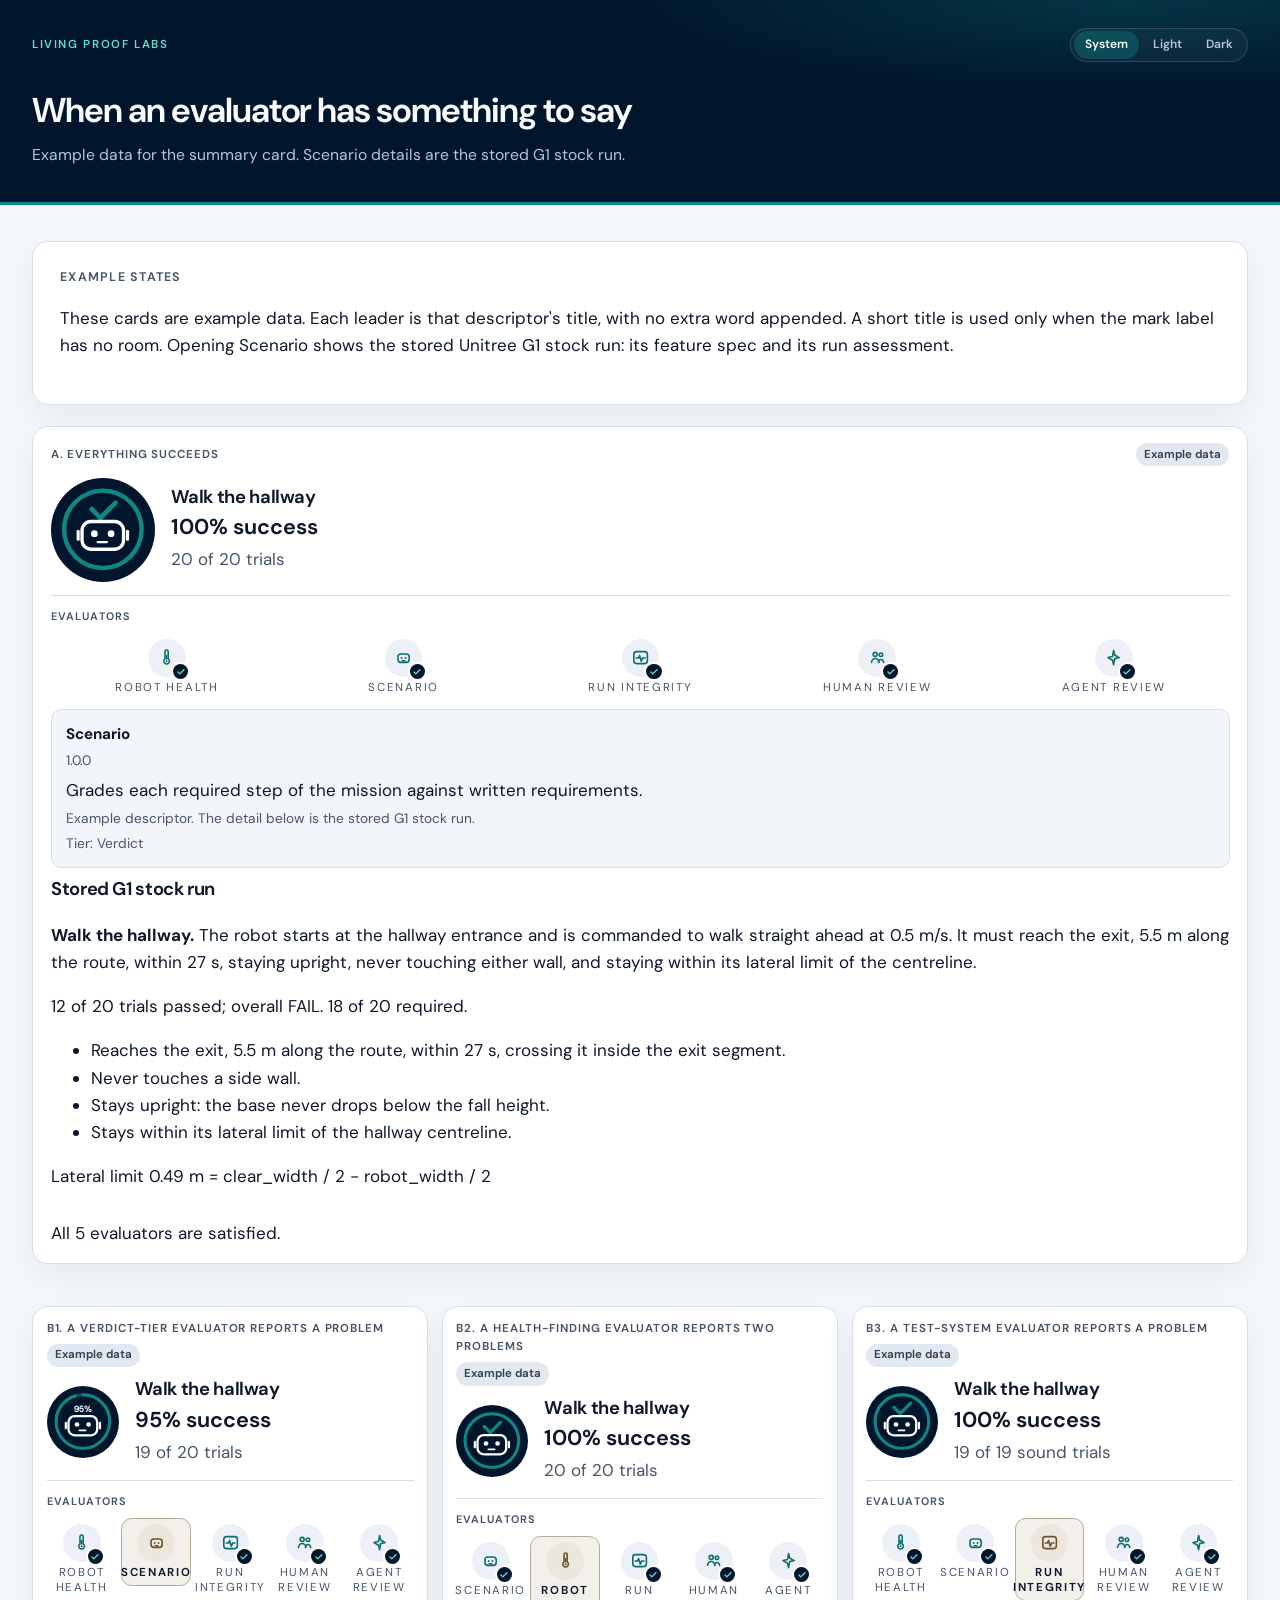
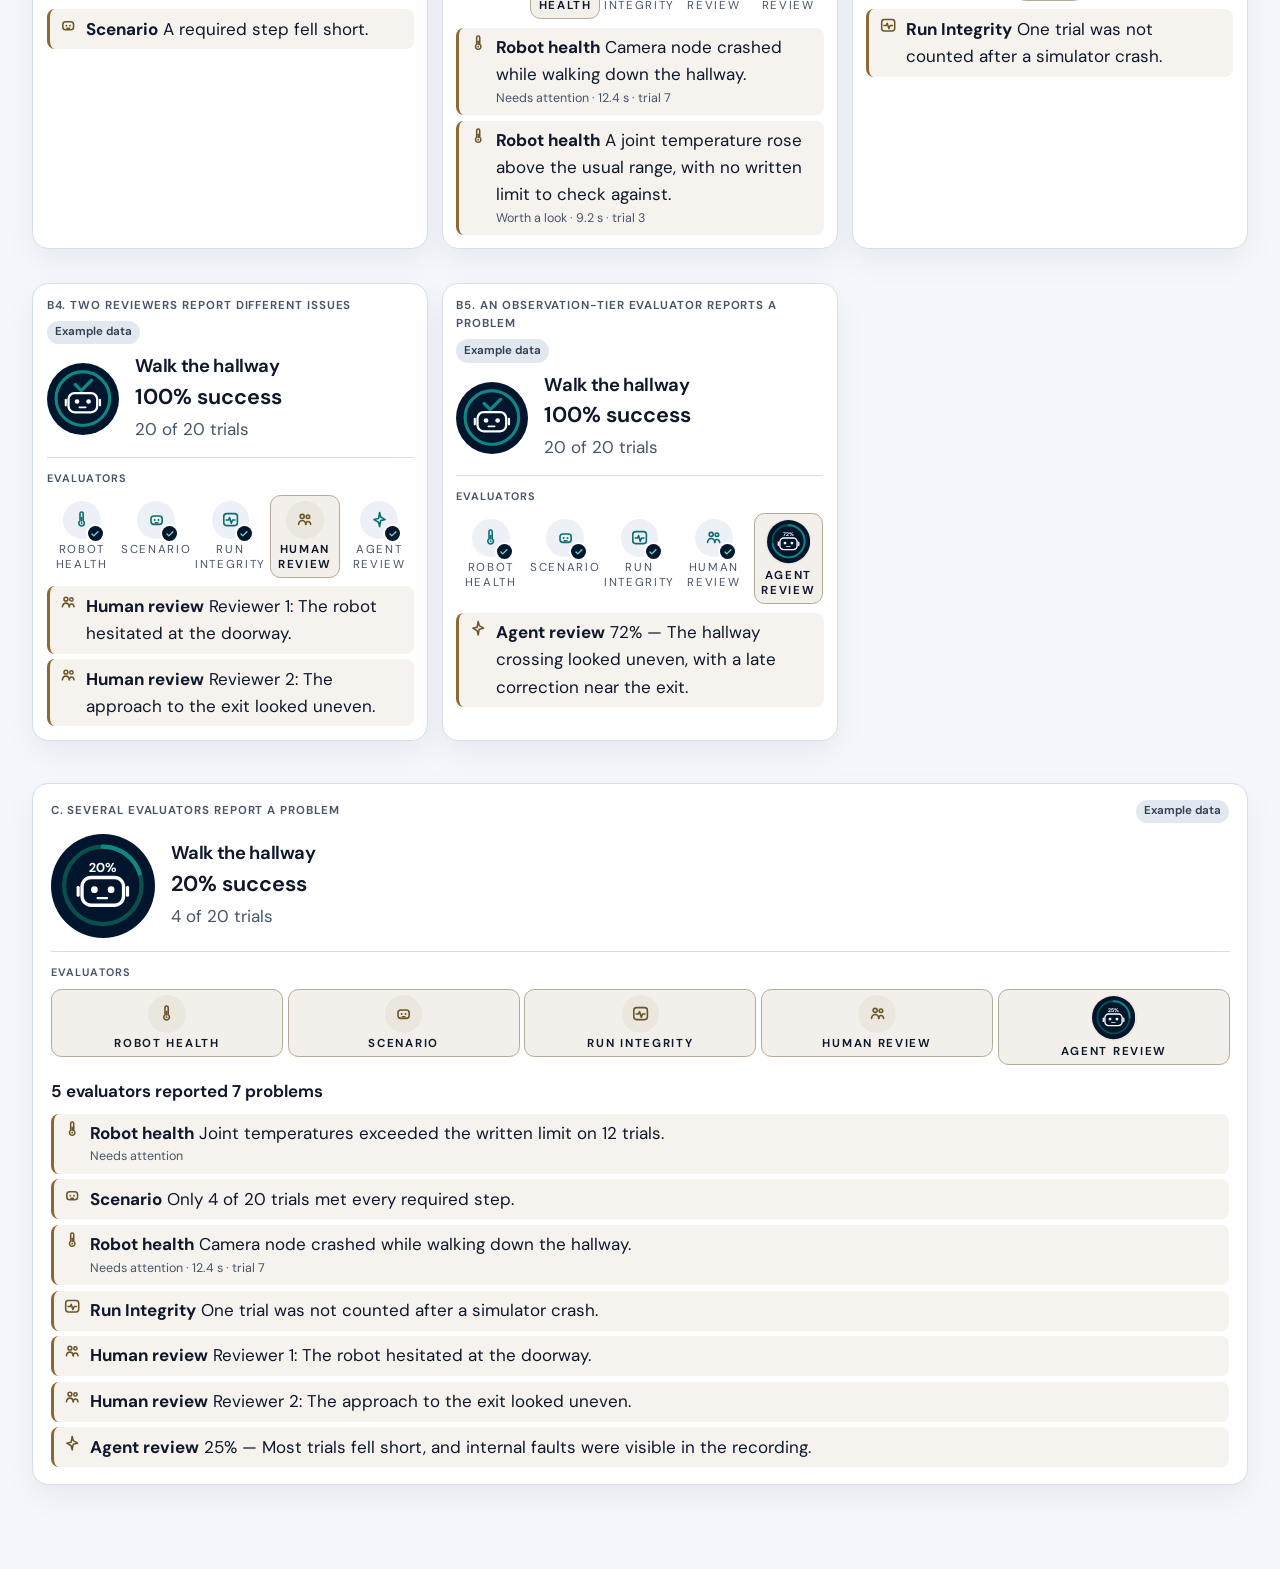
==== docs/evaluator-summary/fixtures-mark-open.html @ 7bf7ea08 "Show a generic evaluator summary and drop stale report prose. The HTML report opens with a stored su" ====
<!doctype html><html lang='en'><meta charset='utf-8'><meta name='viewport' content='width=device-width, initial-scale=1'><title>When an evaluator has something to say</title><style>/*
Copyright 2014 The DM Sans Project Authors (https://github.com/googlefonts/dm-fonts)

This Font Software is licensed under the SIL Open Font License, Version 1.1.
This license is copied below, and is also available with a FAQ at:
https://scripts.sil.org/OFL


-----------------------------------------------------------
SIL OPEN FONT LICENSE Version 1.1 - 26 February 2007
-----------------------------------------------------------

PREAMBLE
The goals of the Open Font License (OFL) are to stimulate worldwide
development of collaborative font projects, to support the font creation
efforts of academic and linguistic communities, and to provide a free and
open framework in which fonts may be shared and improved in partnership
with others.

The OFL allows the licensed fonts to be used, studied, modified and
redistributed freely as long as they are not sold by themselves. The
fonts, including any derivative works, can be bundled, embedded, 
redistributed and/or sold with any software provided that any reserved
names are not used by derivative works. The fonts and derivatives,
however, cannot be released under any other type of license. The
requirement for fonts to remain under this license does not apply
to any document created using the fonts or their derivatives.

DEFINITIONS
"Font Software" refers to the set of files released by the Copyright
Holder(s) under this license and clearly marked as such. This may
include source files, build scripts and documentation.

"Reserved Font Name" refers to any names specified as such after the
copyright statement(s).

"Original Version" refers to the collection of Font Software components as
distributed by the Copyright Holder(s).

"Modified Version" refers to any derivative made by adding to, deleting,
or substituting -- in part or in whole -- any of the components of the
Original Version, by changing formats or by porting the Font Software to a
new environment.

"Author" refers to any designer, engineer, programmer, technical
writer or other person who contributed to the Font Software.

PERMISSION & CONDITIONS
Permission is hereby granted, free of charge, to any person obtaining
a copy of the Font Software, to use, study, copy, merge, embed, modify,
redistribute, and sell modified and unmodified copies of the Font
Software, subject to the following conditions:

1) Neither the Font Software nor any of its individual components,
in Original or Modified Versions, may be sold by itself.

2) Original or Modified Versions of the Font Software may be bundled,
redistributed and/or sold with any software, provided that each copy
contains the above copyright notice and this license. These can be
included either as stand-alone text files, human-readable headers or
in the appropriate machine-readable metadata fields within text or
binary files as long as those fields can be easily viewed by the user.

3) No Modified Version of the Font Software may use the Reserved Font
Name(s) unless explicit written permission is granted by the corresponding
Copyright Holder. This restriction only applies to the primary font name as
presented to the users.

4) The name(s) of the Copyright Holder(s) or the Author(s) of the Font
Software shall not be used to promote, endorse or advertise any
Modified Version, except to acknowledge the contribution(s) of the
Copyright Holder(s) and the Author(s) or with their explicit written
permission.

5) The Font Software, modified or unmodified, in part or in whole,
must be distributed entirely under this license, and must not be
distributed under any other license. The requirement for fonts to
remain under this license does not apply to any document created
using the Font Software.

TERMINATION
This license becomes null and void if any of the above conditions are
not met.

DISCLAIMER
THE FONT SOFTWARE IS PROVIDED "AS IS", WITHOUT WARRANTY OF ANY KIND,
EXPRESS OR IMPLIED, INCLUDING BUT NOT LIMITED TO ANY WARRANTIES OF
MERCHANTABILITY, FITNESS FOR A PARTICULAR PURPOSE AND NONINFRINGEMENT
OF COPYRIGHT, PATENT, TRADEMARK, OR OTHER RIGHT. IN NO EVENT SHALL THE
COPYRIGHT HOLDER BE LIABLE FOR ANY CLAIM, DAMAGES OR OTHER LIABILITY,
INCLUDING ANY GENERAL, SPECIAL, INDIRECT, INCIDENTAL, OR CONSEQUENTIAL
DAMAGES, WHETHER IN AN ACTION OF CONTRACT, TORT OR OTHERWISE, ARISING
FROM, OUT OF THE USE OR INABILITY TO USE THE FONT SOFTWARE OR FROM
OTHER DEALINGS IN THE FONT SOFTWARE.
*/
@font-face{font-family:'DM Sans';font-style:normal;font-weight:100 1000;font-display:swap;src:url([data-uri]) format('woff2');unicode-range:U+0100-02BA, U+02BD-02C5, U+02C7-02CC, U+02CE-02D7, U+02DD-02FF, U+0304, U+0308, U+0329, U+1D00-1DBF, U+1E00-1E9F, U+1EF2-1EFF, U+2020, U+20A0-20AB, U+20AD-20C4, U+2113, U+2C60-2C7F, U+A720-A7FF;}@font-face{font-family:'DM Sans';font-style:normal;font-weight:100 1000;font-display:swap;src:url([data-uri]) format('woff2');unicode-range:U+0000-00FF, U+0131, U+0152-0153, U+02BB-02BC, U+02C6, U+02DA, U+02DC, U+0304, U+0308, U+0329, U+2000-206F, U+20AC, U+2122, U+2191, U+2193, U+2212, U+2215, U+FEFF, U+FFFD;}:root {
  color-scheme: light;
  --font-sans: "DM Sans", system-ui, -apple-system, "Segoe UI", sans-serif;
  --navy: #01152d;
  --teal: #0e8785;
  --teal-bright: #64dfc7;
  --track: #0b4f4d;
  --text: #0f172a;
  --text-muted: #475569;
  --bg: #f4f7fb;
  --bg-muted: #e8eef5;
  --surface: #ffffff;
  --border: #d5dee9;
  --border-strong: #c3cedb;
  --shadow: 0 12px 32px rgba(1, 21, 45, 0.06);
  --chip-pass-fg: #0f5f5c;
  --chip-pass-bg: #d7f3ef;
  --chip-fail-fg: #9f1239;
  --chip-fail-bg: #ffe4e6;
  --chip-warn-fg: #92400e;
  --chip-warn-bg: #fef3c7;
  --chip-muted-fg: #334155;
  --chip-muted-bg: #e2e8f0;
  --header-text: #f8fafc;
  --header-muted: #b7c5d6;
  --focus: #0e8785;
  --pre-bg: #0b1120;
  --pre-text: #e2e8f0;
  --link: #0b6e6c;
  --link-hover: #08524f;
  --speak: #8a6a32;
  --speak-text: #6b5428;
}

@media (prefers-color-scheme: dark) {
  :root {
    color-scheme: dark;
    --text: #e2e8f0;
    --text-muted: #94a3b8;
    --bg: #0b1120;
    --bg-muted: #111827;
    --surface: #151f32;
    --border: #2a364a;
    --border-strong: #3d4b63;
    --shadow: 0 16px 40px rgba(0, 0, 0, 0.35);
    --chip-pass-fg: #5eead4;
    --chip-pass-bg: #0f2e2b;
    --chip-fail-fg: #fda4af;
    --chip-fail-bg: #4c0519;
    --chip-warn-fg: #fcd34d;
    --chip-warn-bg: #33260a;
    --chip-muted-fg: #cbd5e1;
    --chip-muted-bg: #1e293b;
    --link: #64dfc7;
    --link-hover: #8ef3e4;
    --speak: #c4a46a;
    --speak-text: #e0c48a;
  }
}

html:has(#theme-light:checked) {
  color-scheme: light;
  --text: #0f172a;
  --text-muted: #475569;
  --bg: #f4f7fb;
  --bg-muted: #e8eef5;
  --surface: #ffffff;
  --border: #d5dee9;
  --border-strong: #c3cedb;
  --shadow: 0 12px 32px rgba(1, 21, 45, 0.06);
  --chip-pass-fg: #0f5f5c;
  --chip-pass-bg: #d7f3ef;
  --chip-fail-fg: #9f1239;
  --chip-fail-bg: #ffe4e6;
  --chip-warn-fg: #92400e;
  --chip-warn-bg: #fef3c7;
  --chip-muted-fg: #334155;
  --chip-muted-bg: #e2e8f0;
  --link: #0b6e6c;
  --link-hover: #08524f;
  --speak: #8a6a32;
  --speak-text: #6b5428;
}

html:has(#theme-dark:checked) {
  color-scheme: dark;
  --text: #e2e8f0;
  --text-muted: #94a3b8;
  --bg: #0b1120;
  --bg-muted: #111827;
  --surface: #151f32;
  --border: #2a364a;
  --border-strong: #3d4b63;
  --shadow: 0 16px 40px rgba(0, 0, 0, 0.35);
  --chip-pass-fg: #5eead4;
  --chip-pass-bg: #0f2e2b;
  --chip-fail-fg: #fda4af;
  --chip-fail-bg: #4c0519;
  --chip-warn-fg: #fcd34d;
  --chip-warn-bg: #33260a;
  --chip-muted-fg: #cbd5e1;
  --chip-muted-bg: #1e293b;
  --link: #64dfc7;
  --link-hover: #8ef3e4;
  --speak: #c4a46a;
  --speak-text: #e0c48a;
}

*, *::before, *::after { box-sizing: border-box; }

html { scroll-behavior: auto; }

body {
  margin: 0;
  font-family: var(--font-sans);
  font-size: 1.0625rem;
  line-height: 1.6;
  color: var(--text);
  background: var(--bg);
  -webkit-font-smoothing: antialiased;
}

main, .wrap, .hero, .hero > div, dl, dd, section { min-width: 0; }

body, table, .num {
  font-variant-numeric: tabular-nums;
  font-feature-settings: "tnum" 1;
}

a {
  color: var(--link);
  text-decoration-thickness: 1px;
  text-underline-offset: 0.15em;
}

a:hover { color: var(--link-hover); }

a:focus-visible, button:focus-visible, summary:focus-visible, input:focus-visible,
.card[role="region"]:focus-visible {
  outline: 3px solid var(--focus);
  outline-offset: 3px;
}

.masthead {
  background:
    radial-gradient(ellipse 70% 80% at 88% 0%, rgba(14, 135, 133, 0.28), transparent 58%),
    var(--navy);
  color: var(--header-text);
  border-bottom: 3px solid var(--teal);
}

.masthead-inner, .wrap, main {
  width: min(76rem, 100% - 2.5rem);
  margin-inline: auto;
}

.masthead-inner {
  padding: 1.75rem 0 2.15rem;
}

.masthead-top {
  display: flex;
  align-items: center;
  justify-content: space-between;
  gap: 1rem;
  margin-bottom: 1.75rem;
}

.eyebrow {
  margin: 0;
  text-transform: uppercase;
  letter-spacing: 0.14em;
  font-size: 0.72rem;
  font-weight: 600;
  color: var(--teal-bright);
}

.theme {
  position: relative;
  display: flex;
  gap: 0.15rem;
  margin: 0;
  min-inline-size: 0;
  padding: 0.15rem;
  border: 1px solid rgba(255, 255, 255, 0.14);
  border-radius: 999px;
  background: rgba(255, 255, 255, 0.04);
}

.theme legend {
  position: absolute;
  width: 1px;
  height: 1px;
  padding: 0;
  margin: -1px;
  overflow: hidden;
  clip: rect(0 0 0 0);
  white-space: nowrap;
  border: 0;
}

.theme label {
  display: inline-flex;
  align-items: center;
  justify-content: center;
  min-height: 1.7rem;
  padding: 0 0.7rem;
  border-radius: 999px;
  font-size: 0.75rem;
  font-weight: 600;
  color: var(--header-muted);
  cursor: pointer;
}

.theme input {
  position: absolute;
  opacity: 0;
  pointer-events: none;
}

.theme label:has(input:checked) {
  background: rgba(14, 135, 133, 0.35);
  color: #fff;
}

.theme label:hover { color: #fff; }

.theme label:focus-within {
  outline: 3px solid var(--teal-bright);
  outline-offset: 2px;
}

.hero {
  display: grid;
  gap: 1.75rem;
  align-items: center;
}

@media (min-width: 720px) {
  .hero {
    grid-template-columns: minmax(0, 1fr) auto;
    gap: 2.5rem;
  }
}

.masthead h1 {
  margin: 0 0 0.75rem;
  font-size: clamp(1.65rem, 3vw, 2.15rem);
  font-weight: 650;
  letter-spacing: -0.03em;
  line-height: 1.2;
  color: var(--header-text);
}

.masthead .lede {
  margin: 0;
  max-width: 40rem;
  color: var(--header-muted);
  font-size: 0.98rem;
  line-height: 1.55;
}

.grades {
  display: flex;
  flex-wrap: wrap;
  gap: 1.5rem 2rem;
  align-items: center;
}

.masthead .grade {
  display: flex;
  align-items: center;
  gap: 1.1rem;
}

.masthead .grade svg {
  width: 6.5rem;
  height: 6.5rem;
  flex: none;
  display: block;
}

.masthead .grade .meta { min-width: 0; }

.masthead .grade .caption {
  margin: 0 0 0.65rem;
  color: var(--header-muted);
  font-size: 0.9rem;
}

main {
  padding: 2.25rem 0 4rem;
  display: grid;
  gap: 1.35rem;
}

.card {
  background: var(--surface);
  border: 1px solid var(--border);
  border-radius: 1rem;
  box-shadow: var(--shadow);
  padding: 1.6rem 1.7rem 1.7rem;
  min-width: 0;
  overflow-x: auto;
}

.card > h2, #summary > h2, #summary > h3, .evidence h2, .table-wrap > h2, details summary {
  margin: 0 0 1.1rem;
  font-size: 0.78rem;
  font-weight: 650;
  letter-spacing: 0.1em;
  text-transform: uppercase;
  color: var(--text-muted);
}

section.run + section.run,
#summary .run + h3,
.verdict + .verdict,
.run-detail > section + section {
  margin-top: 1.5rem;
  padding-top: 1.5rem;
  border-top: 1px solid var(--border);
}

section.run h3, .context > h3, .failures > h3, .trials > h3 {
  margin: 0 0 1rem;
  font-size: 1.15rem;
  font-weight: 650;
  letter-spacing: -0.02em;
  text-transform: none;
  color: var(--text);
}

.failures h4 {
  margin: 1.25rem 0 0.7rem;
  font-size: 0.95rem;
  font-weight: 650;
}

.verdict p { margin: 0 0 0.75rem; }
.verdict p:last-child { margin-bottom: 0; }
.verdict .robot {
  font-weight: 650;
  font-size: 1.2rem;
  letter-spacing: -0.02em;
}
.verdict .grade {
  margin: 0.15rem 0 0.75rem;
  font-size: 1.85rem;
  font-weight: 700;
  letter-spacing: 0.04em;
}
.verdict[data-grade="PASS"] .grade { color: var(--chip-pass-fg); }
.verdict[data-grade="FAIL"] .grade { color: var(--chip-fail-fg); }
.verdict[data-grade="INSUFFICIENT_EVIDENCE"] .grade { color: var(--chip-warn-fg); }
.verdict[data-grade="INCOMPATIBLE"] .grade { color: var(--chip-muted-fg); }
.verdict .facts {
  margin: 0 0 0.9rem;
  padding-left: 1.15rem;
  color: var(--text-muted);
}

dl {
  display: grid;
  grid-template-columns: minmax(8.5rem, 14rem) minmax(0, 1fr);
  gap: 0.55rem 1.5rem;
  margin: 0;
}

dt {
  margin: 0;
  font-size: 0.78rem;
  font-weight: 600;
  letter-spacing: 0.06em;
  text-transform: uppercase;
  color: var(--text-muted);
  padding-top: 0.15rem;
}

dd, td, .lede, .caption {
  min-width: 0;
  overflow-wrap: anywhere;
}

dd { margin: 0; }

dd ul { margin: 0.2rem 0 0; padding-left: 1.1rem; }

.muted, .limit { color: var(--text-muted); }
.limit { font-size: 0.9rem; }

.note {
  border-left: 4px solid var(--chip-warn-fg);
  padding: 0.55rem 0.9rem;
  background: var(--chip-warn-bg);
  border-radius: 0.35rem;
}

code { font-size: 0.92em; }

.table-wrap { overflow-x: auto; }

table {
  width: 100%;
  border-collapse: collapse;
  font-size: 0.95rem;
}

th, td {
  text-align: left;
  vertical-align: top;
  padding: 0.85rem 1rem;
  border: 0;
  border-bottom: 1px solid var(--border);
}

thead th {
  position: sticky;
  top: 0;
  font-size: 0.72rem;
  font-weight: 650;
  letter-spacing: 0.08em;
  text-transform: uppercase;
  color: var(--text-muted);
  background: var(--bg-muted);
  border-bottom: 1px solid var(--border-strong);
  white-space: nowrap;
}

tbody tr:last-child td { border-bottom: 0; }

tbody tr:hover td { background: color-mix(in srgb, var(--bg-muted) 70%, transparent); }

.chip {
  display: inline-flex;
  align-items: center;
  min-height: 1.55rem;
  padding: 0.1rem 0.6rem;
  border-radius: 999px;
  font-size: 0.75rem;
  font-weight: 700;
  letter-spacing: 0.04em;
  line-height: 1.3;
}

.chip-pass, .chip.pass { color: var(--chip-pass-fg); background: var(--chip-pass-bg); }
.chip-fail { color: var(--chip-fail-fg); background: var(--chip-fail-bg); }
.chip-warn { color: var(--chip-warn-fg); background: var(--chip-warn-bg); }
.chip-muted { color: var(--chip-muted-fg); background: var(--chip-muted-bg); }

.chips {
  list-style: none;
  margin: 0.35rem 0 0;
  padding: 0;
  display: flex;
  flex-wrap: wrap;
  gap: 0.4rem;
}

.evidence ul {
  margin: 0;
  padding: 0;
  list-style: none;
  display: grid;
  gap: 0.55rem;
}

.evidence li {
  padding: 0.65rem 0.85rem;
  border-radius: 0.55rem;
  background: var(--bg-muted);
}

details summary {
  list-style: none;
  cursor: pointer;
  margin: 0;
}

details summary::-webkit-details-marker { display: none; }

details summary::after {
  content: "Show";
  float: right;
  text-transform: none;
  letter-spacing: 0;
  font-weight: 600;
  color: var(--link);
}

details[open] summary::after { content: "Hide"; }

details[open] summary { margin-bottom: 1rem; }

pre {
  margin: 0;
  padding: 1.1rem 1.2rem;
  border-radius: 0.75rem;
  background: var(--pre-bg);
  color: var(--pre-text);
  font-size: 0.82rem;
  line-height: 1.5;
  white-space: pre-wrap;
  overflow-wrap: anywhere;
}

@media (max-width: 640px) {
  .masthead-inner, .wrap, main { width: min(76rem, 100% - 1.5rem); }
  .masthead-inner { padding-top: 1.25rem; }
  .masthead-top { align-items: flex-start; }
  .card { padding: 1.2rem 1.15rem 1.3rem; border-radius: 0.85rem; }
  dl { grid-template-columns: 1fr; gap: 0.15rem 0; }
  dt { padding-top: 0.55rem; }
  .grades { justify-content: flex-start; }
  th, td { padding: 0.7rem 0.7rem; }
}

/* Scenario-step success rings. The rate bar is the share of successes, not a k-of-n marker. */

.scenario-steps h2 { margin-bottom: 1rem; }

.split { display: grid; gap: 1.1rem; }
@media (min-width: 800px) {
  .split { grid-template-columns: 1.15fr 0.85fr; align-items: start; }
  .b-grid { grid-template-columns: repeat(2, minmax(0, 1fr)); }
}
@media (min-width: 1180px) {
  .b-grid { grid-template-columns: repeat(3, minmax(0, 1fr)); }
}
.locked {
  border: 1px solid var(--border);
  border-radius: 0.85rem;
  padding: 1.05rem 1.15rem 1.15rem;
  min-width: 0;
}
.locked h3 {
  margin: 0 0 0.85rem;
  font-size: 0.74rem;
  font-weight: 650;
  letter-spacing: 0.1em;
  text-transform: uppercase;
  color: var(--text-muted);
}
.run-hero { display: flex; flex-wrap: wrap; align-items: center; gap: 1.15rem 1.4rem; }
.run-hero .badge svg { display: block; width: 8rem; height: 8rem; }
.run-hero .pct {
  margin: 0;
  font-size: clamp(1.55rem, 3vw, 2rem);
  font-weight: 650;
  letter-spacing: -0.03em;
  line-height: 1.15;
}
.run-hero .count, .run-hero .stored-status, .confidence {
  margin: 0.35rem 0 0;
  color: var(--text-muted);
}
.run-hero .count { font-size: 0.85rem; }
.run-hero .stored-status, .confidence { font-size: 0.78rem; }
.plan-note {
  margin: 1.05rem 0 0;
  padding: 0.7rem 0 0.15rem 0.95rem;
  border-left: 2px solid var(--border-strong);
  color: var(--text-muted);
  font-size: 0.8rem;
  line-height: 1.5;
  max-width: 36rem;
}
.plan-note strong { font-weight: 650; color: var(--text); }
.success-bar {
  display: block;
  height: 0.5rem;
  margin: 0.85rem 0 0.1rem;
  max-width: 28rem;
  background: var(--bg-muted);
  border-radius: 999px;
  overflow: hidden;
}
.rank-body .success-bar { margin-top: 0.45rem; max-width: 22rem; }
.success-bar > i {
  display: block;
  height: 100%;
  width: calc(var(--p) * 1%);
  background: var(--teal);
  border-radius: 999px;
}
.step-intro, .close-note, .sources, .foot {
  margin: 0;
  color: var(--text-muted);
  font-size: 0.88rem;
}
.step-intro { margin: -0.4rem 0 0.9rem; }
.close-note { margin: 0.15rem 0 0.35rem; }
.sources { margin-top: 0.8rem; font-size: 0.75rem; line-height: 1.5; max-width: 52rem; }
.sources code { font-size: 0.92em; }
.foot {
  display: flex;
  flex-wrap: wrap;
  align-items: center;
  gap: 0.55rem 0.85rem;
  margin-top: 1rem;
  font-size: 0.85rem;
}
.step-list { display: grid; }
.step { border-bottom: 1px solid var(--border); }
.step:last-of-type { border-bottom: 0; }
.step-summary {
  display: grid;
  grid-template-columns: 2.1rem 5.5rem minmax(0, 1fr);
  gap: 0.85rem 1rem;
  align-items: center;
  padding: 0.95rem 0;
  cursor: pointer;
  list-style: none;
  margin: 0;
  color: inherit;
  font-size: 1rem;
  font-weight: 400;
  letter-spacing: normal;
  text-transform: none;
}
.step-summary::-webkit-details-marker, .step-summary::marker { content: ""; }
.step-summary::after { content: none; float: none; }
details[open] > .step-summary { margin-bottom: 0; }
details[open] > .step-summary::after { content: none; }
.step-summary .badge svg { width: 5.5rem; height: 5.5rem; display: block; }
.step-name {
  margin: 0;
  font-size: 1.08rem;
  font-weight: 650;
  letter-spacing: -0.02em;
  line-height: 1.3;
  text-transform: none;
  color: var(--text);
}
.step-meta {
  display: flex;
  flex-wrap: wrap;
  align-items: center;
  gap: 0.35rem 0.7rem;
  margin: 0.3rem 0 0;
  color: var(--text-muted);
  font-size: 0.82rem;
}
.step-meta .count { margin: 0; font-size: 0.82rem; color: var(--text-muted); }
.eval-line {
  display: inline-flex;
  align-items: center;
  gap: 0.35rem;
  color: var(--text-muted);
  font-size: 0.82rem;
}
.eval-icon { width: 1rem; height: 1rem; flex: none; color: var(--link); }
.disclose {
  display: inline-flex;
  align-items: center;
  gap: 0.35rem;
  margin-left: auto;
  color: var(--link);
  font-weight: 650;
  font-size: 0.78rem;
}
.disclose .chevron {
  display: inline-block;
  width: 0.42rem;
  height: 0.42rem;
  border-right: 2px solid currentColor;
  border-bottom: 2px solid currentColor;
  transform: rotate(45deg) translate(-1px, -1px);
}
details[open] > .step-summary .chevron { transform: rotate(-135deg) translate(-1px, -1px); }
.disclose-open { display: none; }
details[open] > .step-summary .disclose-closed { display: none; }
details[open] > .step-summary .disclose-open { display: inline; }
.complete {
  display: block;
  margin-top: 0.25rem;
  font-size: 0.78rem;
  color: var(--text-muted);
}
.trial-panel { padding: 0 0 1.15rem; min-width: 0; }
@media (min-width: 801px) {
  .trial-panel { padding-left: calc(2.1rem + 5.5rem + 2rem); }
}
.trial-note { margin: 0 0 0.65rem; color: var(--text-muted); font-size: 0.8rem; }
.trial-table { width: 100%; border-collapse: collapse; font-size: 0.88rem; }
.trial-table th, .trial-table td {
  text-align: left;
  vertical-align: top;
  padding: 0.55rem 0.7rem;
  border-bottom: 1px solid var(--border);
}
.trial-table thead th {
  position: static;
  font-size: 0.68rem;
  font-weight: 650;
  letter-spacing: 0.08em;
  text-transform: uppercase;
  color: var(--text-muted);
  background: var(--bg-muted);
  border-bottom: 1px solid var(--border-strong);
  white-space: nowrap;
}
.trial-table tbody tr:last-child td { border-bottom: 0; }
.trial-table tbody tr.is-success td {
  background: color-mix(in srgb, var(--teal) 5%, transparent);
}
.trial-table .time-kind, .trial-table .margin-note {
  display: block;
  color: var(--text-muted);
  font-size: 0.75rem;
  font-weight: 500;
}
.step-result {
  display: inline-flex;
  align-items: center;
  gap: 0.35rem;
  font-weight: 650;
  font-size: 0.86rem;
}
.step-result-success { color: var(--link); }
.step-result-success svg { width: 0.85rem; height: 0.85rem; flex: none; }
.step-result-quiet, .step-result-neutral { color: var(--text-muted); font-weight: 550; }
.place {
  font-weight: 700;
  font-size: 1.15rem;
  letter-spacing: -0.03em;
  color: var(--text-muted);
}
.place.tie { font-size: 0.95rem; letter-spacing: 0; }
.nowrap { white-space: nowrap; }

@media (max-width: 700px) {
  .run-hero .badge svg { width: 6.25rem; height: 6.25rem; }
  .step-summary {
    grid-template-columns: 1.6rem 4.4rem minmax(0, 1fr);
    gap: 0.55rem 0.7rem;
    align-items: start;
  }
  .step-summary .badge svg { width: 4.4rem; height: 4.4rem; }
  .step-summary .place { padding-top: 1.15rem; }
  .step-name { font-size: 0.98rem; }
  .step-name .colon { display: none; }
  .step-name .rate { display: block; margin-top: 0.1rem; }
  .trial-table thead {
    position: absolute;
    width: 1px;
    height: 1px;
    overflow: hidden;
    clip: rect(0 0 0 0);
  }
  .trial-table, .trial-table tbody, .trial-table tr, .trial-table td { display: block; width: 100%; }
  .trial-table tr { padding: 0.7rem 0.15rem; border-bottom: 1px solid var(--border); }
  .trial-table tbody tr:last-child { border-bottom: 0; }
  .trial-table td {
    display: grid;
    grid-template-columns: 8.2rem minmax(0, 1fr);
    gap: 0.35rem 0.75rem;
    padding: 0.15rem 0;
    border: 0;
  }
  .trial-table td::before {
    content: attr(data-label);
    font-size: 0.68rem;
    font-weight: 650;
    letter-spacing: 0.08em;
    text-transform: uppercase;
    color: var(--text-muted);
    padding-top: 0.15rem;
  }
  .eval-mark:has(.eval-name-short) .eval-name-full { display: none; }
  .eval-name-short { display: block; }
  .summary-hero .badge svg { width: 5.5rem; height: 5.5rem; }
}

@media print {
  :root, html:has(#theme-dark:checked) {
    color-scheme: light;
    --text: #0f172a;
    --text-muted: #475569;
    --bg: #fff;
    --bg-muted: #f1f5f9;
    --surface: #fff;
    --border: #cbd5e1;
    --shadow: none;
    --chip-pass-fg: #0f5f5c;
    --chip-pass-bg: #d7f3ef;
    --chip-fail-fg: #9f1239;
    --chip-fail-bg: #ffe4e6;
    --chip-warn-fg: #92400e;
    --chip-warn-bg: #fef3c7;
    --chip-muted-fg: #334155;
    --chip-muted-bg: #e2e8f0;
    --link: #0b6e6c;
    --link-hover: #08524f;
  }
  .theme { display: none; }
  .masthead { -webkit-print-color-adjust: exact; print-color-adjust: exact; }
  .card { box-shadow: none; break-inside: avoid; }
  details[open] summary::after, details summary::after { content: none; }
  pre { background: #f8fafc; color: #0f172a; border: 1px solid var(--border); }
}

/* Evaluator summary card. Generic chrome; icons come from the result. */
.summary-card {
  background: var(--surface);
  border: 1px solid var(--border);
  border-radius: 1rem;
  padding: 1rem 1.1rem 1.05rem;
  box-shadow: var(--shadow);
  min-width: 0;
  margin-bottom: 1.25rem;
}
.summary-card.is-compact { padding: 0.8rem 0.85rem 0.85rem; }
.card-head {
  display: flex;
  flex-wrap: wrap;
  align-items: center;
  justify-content: space-between;
  gap: 0.35rem 0.7rem;
  margin-bottom: 0.7rem;
}
.state-kicker {
  margin: 0;
  font-size: 0.72rem;
  font-weight: 650;
  letter-spacing: 0.08em;
  text-transform: uppercase;
  color: var(--text-muted);
}
.example-tag {
  margin: 0;
  padding: 0.15rem 0.5rem;
  border-radius: 999px;
  background: var(--chip-muted-bg);
  color: var(--chip-muted-fg);
  font-size: 0.72rem;
  font-weight: 650;
}
.summary-hero {
  display: flex;
  align-items: center;
  gap: 0.85rem 1rem;
  min-width: 0;
}
.summary-hero .badge svg { width: 6.5rem; height: 6.5rem; display: block; }
.summary-card.is-compact .summary-hero .badge svg { width: 4.5rem; height: 4.5rem; }
.summary-hero .run-title {
  margin: 0;
  font-size: 1.15rem;
  font-weight: 650;
  letter-spacing: -0.02em;
  line-height: 1.25;
}
.summary-hero .pct { margin: 0.1rem 0 0; font-size: 1.35rem; font-weight: 650; }
.summary-hero .count, .summary-hero .stored-status { margin: 0.1rem 0 0; color: var(--text-muted); }
.evaluators {
  margin-top: 0.85rem;
  padding-top: 0.75rem;
  border-top: 1px solid var(--border);
  container-type: inline-size;
  container-name: evaluators;
}
.evaluators-label {
  margin: 0 0 0.5rem;
  font-size: 0.68rem;
  font-weight: 650;
  letter-spacing: 0.1em;
  text-transform: uppercase;
  color: var(--text-muted);
}
.eval-row {
  --eval-gap: 0.3rem;
  display: grid;
  grid-template-columns: repeat(var(--eval-count, 1), minmax(0, 1fr));
  justify-items: center;
  align-items: start;
  gap: var(--eval-gap);
  margin: 0;
  padding: 0;
}
.eval-mark {
  display: flex;
  flex-direction: column;
  align-items: center;
  gap: 0.28rem;
  text-align: center;
  min-width: 0;
  width: 100%;
  margin: 0;
  padding: 0.3rem 0.25rem;
  border-radius: 0.65rem;
  border: 1px solid transparent;
  background: transparent;
  color: inherit;
  font: inherit;
}
.eval-mark .eval-face {
  position: relative;
  width: 2.35rem;
  height: 2.35rem;
  display: grid;
  place-items: center;
  border-radius: 999px;
  background: color-mix(in srgb, var(--bg-muted) 80%, var(--surface));
  color: var(--link);
}
.eval-mark .mark-svg svg { width: 1.2rem; height: 1.2rem; display: block; }
.eval-mark .eval-face .mini-ring { width: 2.7rem; height: 2.7rem; display: block; }
.eval-mark .eval-face .mini-ring svg { width: 2.7rem; height: 2.7rem; }
.eval-mark.is-graded .eval-face { width: 2.85rem; height: 2.85rem; background: transparent; }
.eval-name { font-size: 0.72rem; line-height: 1.25; color: var(--text-muted); }
.eval-name-short { display: none; }
.eval-mark .pip {
  position: absolute;
  right: -0.15rem;
  bottom: -0.15rem;
  width: 0.95rem;
  height: 0.95rem;
  border-radius: 999px;
  background: var(--navy);
  color: var(--teal-bright);
  display: grid;
  place-items: center;
  box-shadow: 0 0 0 2px var(--surface);
}
.eval-mark .pip svg { width: 0.62rem; height: 0.62rem; display: block; }
.eval-mark.is-speaking {
  background: color-mix(in srgb, var(--speak) 10%, var(--surface));
  border-color: color-mix(in srgb, var(--speak) 45%, var(--border));
}
.eval-mark.is-speaking .eval-face {
  color: var(--speak-text);
  background: color-mix(in srgb, var(--speak) 16%, var(--surface));
}
.eval-mark.is-speaking .eval-name { color: var(--text); font-weight: 650; }
.eval-fallback { font-weight: 700; font-size: 0.95rem; line-height: 1; }
.eval-disclosure { min-width: 0; width: 100%; }
.eval-disclosure > summary.eval-mark { list-style: none; cursor: pointer; }
.eval-disclosure > summary.eval-mark::-webkit-details-marker,
.eval-disclosure > summary.eval-mark::marker { content: ""; }
.eval-disclosure > summary.eval-mark::after,
.eval-disclosure[open] > summary.eval-mark::after { content: none; float: none; }
.eval-disclosure[open] > summary.eval-mark { margin-bottom: 0; }
.eval-panel, .stored-run {
  box-sizing: border-box;
  width: 100cqw;
  margin-top: 0.45rem;
  margin-left: calc((1 - var(--col, 1)) * (100cqw + var(--eval-gap, 0.3rem)) / var(--eval-count, 1));
}
.eval-panel {
  padding: 0.75rem 0.85rem 0.8rem;
  border-radius: 0.65rem;
  border: 1px solid var(--border);
  background: color-mix(in srgb, var(--bg-muted) 55%, var(--surface));
}
.eval-panel h4 { margin: 0 0 0.2rem; font-size: 0.95rem; }
.eval-panel .purpose, .eval-panel .more { margin: 0.35rem 0 0; }
.eval-panel .meta, .descriptor-note { margin: 0.2rem 0 0; color: var(--text-muted); font-size: 0.86rem; }
.callout-ok, .callout-headline { margin: 0.75rem 0 0; }
.callout-headline { font-weight: 650; }
.callouts { list-style: none; margin: 0.55rem 0 0; padding: 0; display: grid; gap: 0.35rem; }
.callouts li {
  display: flex;
  align-items: flex-start;
  gap: 0.55rem;
  margin: 0;
  padding: 0.4rem 0.6rem;
  border-radius: 0.5rem;
  border-left: 3px solid var(--speak);
  background: color-mix(in srgb, var(--speak) 8%, var(--surface));
}
.callout-icon { width: 1.15rem; height: 1.15rem; flex: none; color: var(--speak-text); }
.callout-icon svg { width: 1.15rem; height: 1.15rem; display: block; }
.callout-body .finding-text, .callout-body .finding-meta { margin: 0; }
.callout-body .finding-meta { color: var(--text-muted); font-size: 0.78rem; }
.b-grid { display: grid; gap: 0.85rem; }</style><body><header class='masthead'><div class='masthead-inner'><div class='masthead-top'><p class='eyebrow'>Living Proof Labs</p><fieldset class='theme'><legend>Colour theme</legend><label><input type='radio' name='theme' id='theme-system' value='system' checked> System</label><label><input type='radio' name='theme' id='theme-light' value='light'> Light</label><label><input type='radio' name='theme' id='theme-dark' value='dark'> Dark</label></fieldset></div><div class='hero'><div><h1>When an evaluator has something to say</h1><p class='lede'>Example data for the summary card. Scenario details are the stored G1 stock run.</p></div></div></div></header><main class='wrap'><section class='card'><h2>Example states</h2><p>These cards are example data. Each leader is that descriptor's title, with no extra word appended. A short title is used only when the mark label has no room. Opening Scenario shows the stored Unitree G1 stock run: its feature spec and its run assessment.</p></section><article class='summary-card'><div class='card-head'><p class='state-kicker'>A. Everything succeeds</p><p class='example-tag'>Example data</p></div><div class='summary-hero'><div class='badge'><svg class='success-ring' xmlns='http://www.w3.org/2000/svg' viewBox='0 0 1024 1024' role='img' aria-label='Walk the hallway: 100% success' width='104' height='104'>
<title>Walk the hallway: 100% success</title>
<circle cx='512' cy='512' r='512' fill='#01152D'/>
<circle cx='510.5' cy='505.75' r='381.1' fill='none' stroke='#0B4F4D' stroke-width='42'/>
<circle cx='510.5' cy='505.75' r='381.1' fill='none' stroke='#0E8785' stroke-width='42' stroke-linecap='round' pathLength='100' stroke-dasharray='100 100' stroke-dashoffset='0' opacity='1' transform='rotate(-90 510.5 505.75)'/>
<path d='M 401 306 L 487.25 392.25 L 635 244.5' fill='none' stroke='#0E8785' stroke-width='47' stroke-linecap='round' stroke-linejoin='round' pathLength='100' stroke-dasharray='100 100' stroke-dashoffset='0' visibility='visible'/>
<g fill='#FFFFFF' font-family='DM Sans, system-ui, sans-serif' font-weight='700' text-anchor='middle' style='display:none' aria-hidden='true'>
<text x='512' y='372' font-size='104'>100%</text>
</g>
<g fill='#FFFFFF' stroke='none'>
<rect x='252' y='509' width='31' height='109' rx='15.5'/>
<rect x='738' y='509' width='31' height='109' rx='15.5'/>
</g>
<rect x='305.625' y='428.25' width='408.75' height='273.25' rx='88.5' fill='none' stroke='#FFFFFF' stroke-width='33'/>
<g fill='#FFFFFF' stroke='none'>
<circle cx='427.2' cy='547.9' r='33.2'/>
<circle cx='591.8' cy='547.9' r='33.2'/>
<rect x='448' y='620' width='114' height='22' rx='11'/>
</g>
</svg></div><div><h3 class='run-title'>Walk the hallway</h3><p class='pct'>100% success</p><p class='count'>20 of 20 trials</p></div></div><div class='evaluators'><p class='evaluators-label'>Evaluators</p><div class='eval-row' style='--eval-count:5'><details class='eval-disclosure' name='card-a' style='--col:1'><summary class='eval-mark is-quiet'><span class='eval-face' role='img' aria-label='Robot health'><span class='mark-svg'><svg xmlns="http://www.w3.org/2000/svg" viewBox="0 0 24 24" fill="none"><path d="M10 4.5a2 2 0 0 1 4 0v9.15a3.5 3.5 0 1 1-4 0V4.5z" stroke="currentColor" stroke-width="2" stroke-linejoin="round"/><path d="M12 9.5v4.2" stroke="currentColor" stroke-width="2" stroke-linecap="round"/><circle cx="12" cy="16.6" r="1.15" fill="currentColor"/></svg></span><span class='pip' aria-hidden='true'><svg xmlns='http://www.w3.org/2000/svg' viewBox='0 0 16 16' aria-hidden='true' focusable='false'><path d='M3.2 8.2 6.1 11.1 12.8 4.4' fill='none' stroke='currentColor' stroke-width='2.2' stroke-linecap='round' stroke-linejoin='round'/></svg></span></span><span class='eval-name eval-name-full'>Robot health</span><span class='eval-name eval-name-short'>Rob health</span></summary><div class='eval-panel'><h4>Robot health</h4><p class='meta'>version to be confirmed (placeholder)</p><p class='purpose'>Reads the robot&#x27;s own health reports and reports what happened inside the robot.</p><p class='meta'>Example descriptor</p><p class='meta'>Tier: Verdict</p><p class='more'>Joint temperatures were within the written limit.</p></div><div class='stored-run' style='--eval-count:5'></div></details><details open class='eval-disclosure' name='card-a' style='--col:2'><summary class='eval-mark is-quiet'><span class='eval-face' role='img' aria-label='Scenario'><span class='mark-svg'><svg xmlns="http://www.w3.org/2000/svg" viewBox="0 0 24 24" fill="none"><rect x="5" y="7.5" width="14" height="10.5" rx="3.6" stroke="currentColor" stroke-width="2"/><circle cx="9.6" cy="12.6" r="1.2" fill="currentColor"/><circle cx="14.4" cy="12.6" r="1.2" fill="currentColor"/><path d="M10.2 16h3.6" stroke="currentColor" stroke-width="1.7" stroke-linecap="round"/></svg></span><span class='pip' aria-hidden='true'><svg xmlns='http://www.w3.org/2000/svg' viewBox='0 0 16 16' aria-hidden='true' focusable='false'><path d='M3.2 8.2 6.1 11.1 12.8 4.4' fill='none' stroke='currentColor' stroke-width='2.2' stroke-linecap='round' stroke-linejoin='round'/></svg></span></span><span class='eval-name eval-name-full'>Scenario</span></summary><div class='eval-panel'><h4>Scenario</h4><p class='meta'>1.0.0</p><p class='purpose'>Grades each required step of the mission against written requirements.</p><p class='meta'>Example descriptor. The detail below is the stored G1 stock run.</p><p class='meta'>Tier: Verdict</p></div><div class='stored-run' style='--eval-count:5'><!--lp-stored-run--><section class='context'><h3>Stored G1 stock run</h3><p><strong>Walk the hallway.</strong> The robot starts at the hallway entrance and is commanded to walk straight ahead at 0.5 m/s. It must reach the exit, 5.5 m along the route, within 27 s, staying upright, never touching either wall, and staying within its lateral limit of the centreline.</p><p>12 of 20 trials passed; overall FAIL. 18 of 20 required.</p><ul><li>Reaches the exit, 5.5 m along the route, within 27 s, crossing it inside the exit segment.</li><li>Never touches a side wall.</li><li>Stays upright: the base never drops below the fall height.</li><li>Stays within its lateral limit of the hallway centreline.</li></ul><p>Lateral limit 0.49 m = clear_width / 2 - robot_width / 2</p></section></div></details><details class='eval-disclosure' name='card-a' style='--col:3'><summary class='eval-mark is-quiet'><span class='eval-face' role='img' aria-label='Run Integrity'><span class='mark-svg'><svg xmlns="http://www.w3.org/2000/svg" viewBox="0 0 24 24" fill="none"><rect x="3.5" y="4.5" width="17" height="15" rx="3.5" stroke="currentColor" stroke-width="2"/><path d="M6.5 12.5h3l1.2-3 2.2 7 1.6-4H17.5" stroke="currentColor" stroke-width="2" stroke-linecap="round" stroke-linejoin="round"/></svg></span><span class='pip' aria-hidden='true'><svg xmlns='http://www.w3.org/2000/svg' viewBox='0 0 16 16' aria-hidden='true' focusable='false'><path d='M3.2 8.2 6.1 11.1 12.8 4.4' fill='none' stroke='currentColor' stroke-width='2.2' stroke-linecap='round' stroke-linejoin='round'/></svg></span></span><span class='eval-name eval-name-full'>Run Integrity</span><span class='eval-name eval-name-short'>Run Integ</span></summary><div class='eval-panel'><h4>Run Integrity</h4><p class='meta'>version to be confirmed (placeholder)</p><p class='purpose'>Judges whether the test system was sound, not how the robot performed.</p><p class='meta'>Example descriptor</p><p class='meta'>Tier: Test-system status</p></div><div class='stored-run' style='--eval-count:5'></div></details><details class='eval-disclosure' name='card-a' style='--col:4'><summary class='eval-mark is-quiet'><span class='eval-face' role='img' aria-label='Human review'><span class='mark-svg'><svg xmlns="http://www.w3.org/2000/svg" viewBox="0 0 24 24" fill="none"><circle cx="9" cy="8" r="2.5" stroke="currentColor" stroke-width="2"/><path d="M4.4 18c.5-3.1 2.4-4.8 4.6-4.8s4.1 1.7 4.6 4.8" stroke="currentColor" stroke-width="2" stroke-linecap="round"/><circle cx="16.2" cy="8.4" r="2.15" stroke="currentColor" stroke-width="2"/><path d="M13.2 18c.35-2.35 1.6-3.6 3-3.6 1.7 0 3.1 1.4 3.4 3.6" stroke="currentColor" stroke-width="2" stroke-linecap="round"/></svg></span><span class='pip' aria-hidden='true'><svg xmlns='http://www.w3.org/2000/svg' viewBox='0 0 16 16' aria-hidden='true' focusable='false'><path d='M3.2 8.2 6.1 11.1 12.8 4.4' fill='none' stroke='currentColor' stroke-width='2.2' stroke-linecap='round' stroke-linejoin='round'/></svg></span></span><span class='eval-name eval-name-full'>Human review</span></summary><div class='eval-panel'><h4>Human review</h4><p class='meta'>version to be confirmed (placeholder)</p><p class='purpose'>One or more people approve the run or report an issue they observed.</p><p class='meta'>Example descriptor</p><p class='meta'>Tier: Review</p></div><div class='stored-run' style='--eval-count:5'></div></details><details class='eval-disclosure' name='card-a' style='--col:5'><summary class='eval-mark is-quiet'><span class='eval-face' role='img' aria-label='Agent review'><span class='mark-svg'><svg xmlns="http://www.w3.org/2000/svg" viewBox="0 0 24 24" fill="none"><path d="M12 3.2l1.35 5.5L19 12l-5.65 1.3L12 20.8l-1.35-5.5L5 12l5.65-1.3L12 3.2z" stroke="currentColor" stroke-width="2" stroke-linejoin="round"/></svg></span><span class='pip' aria-hidden='true'><svg xmlns='http://www.w3.org/2000/svg' viewBox='0 0 16 16' aria-hidden='true' focusable='false'><path d='M3.2 8.2 6.1 11.1 12.8 4.4' fill='none' stroke='currentColor' stroke-width='2.2' stroke-linecap='round' stroke-linejoin='round'/></svg></span></span><span class='eval-name eval-name-full'>Agent review</span></summary><div class='eval-panel'><h4>Agent review</h4><p class='meta'>version to be confirmed (placeholder)</p><p class='purpose'>An agent inspects the run&#x27;s records and gives a grade.</p><p class='meta'>Example descriptor</p><p class='meta'>Tier: Observation</p></div><div class='stored-run' style='--eval-count:5'></div></details></div></div><p class='callout-ok'>All 5 evaluators are satisfied.</p></article><div class='b-grid'><article class='summary-card is-compact'><div class='card-head'><p class='state-kicker'>B1. A verdict-tier evaluator reports a problem</p><p class='example-tag'>Example data</p></div><div class='summary-hero'><div class='badge'><svg class='success-ring' xmlns='http://www.w3.org/2000/svg' viewBox='0 0 1024 1024' role='img' aria-label='Walk the hallway: 95% success' width='72' height='72'>
<title>Walk the hallway: 95% success</title>
<circle cx='512' cy='512' r='512' fill='#01152D'/>
<circle cx='510.5' cy='505.75' r='381.1' fill='none' stroke='#0B4F4D' stroke-width='42'/>
<circle cx='510.5' cy='505.75' r='381.1' fill='none' stroke='#0E8785' stroke-width='42' stroke-linecap='round' pathLength='100' stroke-dasharray='100 100' stroke-dashoffset='5' opacity='1' transform='rotate(-90 510.5 505.75)'/>
<path d='M 401 306 L 487.25 392.25 L 635 244.5' fill='none' stroke='#0E8785' stroke-width='47' stroke-linecap='round' stroke-linejoin='round' pathLength='100' stroke-dasharray='100 100' stroke-dashoffset='100' visibility='hidden'/>
<g fill='#FFFFFF' font-family='DM Sans, system-ui, sans-serif' font-weight='700' text-anchor='middle' style='display:block' aria-hidden='true'>
<text x='512' y='372' font-size='128'>95%</text>
</g>
<g fill='#FFFFFF' stroke='none'>
<rect x='252' y='509' width='31' height='109' rx='15.5'/>
<rect x='738' y='509' width='31' height='109' rx='15.5'/>
</g>
<rect x='305.625' y='428.25' width='408.75' height='273.25' rx='88.5' fill='none' stroke='#FFFFFF' stroke-width='33'/>
<g fill='#FFFFFF' stroke='none'>
<circle cx='427.2' cy='547.9' r='33.2'/>
<circle cx='591.8' cy='547.9' r='33.2'/>
<rect x='448' y='620' width='114' height='22' rx='11'/>
</g>
</svg></div><div><h3 class='run-title'>Walk the hallway</h3><p class='pct'>95% success</p><p class='count'>19 of 20 trials</p></div></div><div class='evaluators'><p class='evaluators-label'>Evaluators</p><div class='eval-row' style='--eval-count:5'><details class='eval-disclosure' name='card-b0' style='--col:1'><summary class='eval-mark is-quiet'><span class='eval-face' role='img' aria-label='Robot health'><span class='mark-svg'><svg xmlns="http://www.w3.org/2000/svg" viewBox="0 0 24 24" fill="none"><path d="M10 4.5a2 2 0 0 1 4 0v9.15a3.5 3.5 0 1 1-4 0V4.5z" stroke="currentColor" stroke-width="2" stroke-linejoin="round"/><path d="M12 9.5v4.2" stroke="currentColor" stroke-width="2" stroke-linecap="round"/><circle cx="12" cy="16.6" r="1.15" fill="currentColor"/></svg></span><span class='pip' aria-hidden='true'><svg xmlns='http://www.w3.org/2000/svg' viewBox='0 0 16 16' aria-hidden='true' focusable='false'><path d='M3.2 8.2 6.1 11.1 12.8 4.4' fill='none' stroke='currentColor' stroke-width='2.2' stroke-linecap='round' stroke-linejoin='round'/></svg></span></span><span class='eval-name eval-name-full'>Robot health</span><span class='eval-name eval-name-short'>Rob health</span></summary><div class='eval-panel'><h4>Robot health</h4><p class='meta'>version to be confirmed (placeholder)</p><p class='purpose'>Reads the robot&#x27;s own health reports and reports what happened inside the robot.</p><p class='meta'>Example descriptor</p><p class='meta'>Tier: Verdict</p><p class='more'>Joint temperatures were within the written limit.</p></div><div class='stored-run' style='--eval-count:5'></div></details><details class='eval-disclosure' name='card-b0' style='--col:2'><summary class='eval-mark is-speaking'><span class='eval-face' role='img' aria-label='Scenario'><span class='mark-svg'><svg xmlns="http://www.w3.org/2000/svg" viewBox="0 0 24 24" fill="none"><rect x="5" y="7.5" width="14" height="10.5" rx="3.6" stroke="currentColor" stroke-width="2"/><circle cx="9.6" cy="12.6" r="1.2" fill="currentColor"/><circle cx="14.4" cy="12.6" r="1.2" fill="currentColor"/><path d="M10.2 16h3.6" stroke="currentColor" stroke-width="1.7" stroke-linecap="round"/></svg></span></span><span class='eval-name eval-name-full'>Scenario</span></summary><div class='eval-panel'><h4>Scenario</h4><p class='meta'>1.0.0</p><p class='purpose'>Grades each required step of the mission against written requirements.</p><p class='meta'>Example descriptor. The detail below is the stored G1 stock run.</p><p class='meta'>Tier: Verdict</p></div><div class='stored-run' style='--eval-count:5'><!--lp-stored-run--><section class='context'><h3>Stored G1 stock run</h3><p><strong>Walk the hallway.</strong> The robot starts at the hallway entrance and is commanded to walk straight ahead at 0.5 m/s. It must reach the exit, 5.5 m along the route, within 27 s, staying upright, never touching either wall, and staying within its lateral limit of the centreline.</p><p>12 of 20 trials passed; overall FAIL. 18 of 20 required.</p><ul><li>Reaches the exit, 5.5 m along the route, within 27 s, crossing it inside the exit segment.</li><li>Never touches a side wall.</li><li>Stays upright: the base never drops below the fall height.</li><li>Stays within its lateral limit of the hallway centreline.</li></ul><p>Lateral limit 0.49 m = clear_width / 2 - robot_width / 2</p></section></div></details><details class='eval-disclosure' name='card-b0' style='--col:3'><summary class='eval-mark is-quiet'><span class='eval-face' role='img' aria-label='Run Integrity'><span class='mark-svg'><svg xmlns="http://www.w3.org/2000/svg" viewBox="0 0 24 24" fill="none"><rect x="3.5" y="4.5" width="17" height="15" rx="3.5" stroke="currentColor" stroke-width="2"/><path d="M6.5 12.5h3l1.2-3 2.2 7 1.6-4H17.5" stroke="currentColor" stroke-width="2" stroke-linecap="round" stroke-linejoin="round"/></svg></span><span class='pip' aria-hidden='true'><svg xmlns='http://www.w3.org/2000/svg' viewBox='0 0 16 16' aria-hidden='true' focusable='false'><path d='M3.2 8.2 6.1 11.1 12.8 4.4' fill='none' stroke='currentColor' stroke-width='2.2' stroke-linecap='round' stroke-linejoin='round'/></svg></span></span><span class='eval-name eval-name-full'>Run Integrity</span><span class='eval-name eval-name-short'>Run Integ</span></summary><div class='eval-panel'><h4>Run Integrity</h4><p class='meta'>version to be confirmed (placeholder)</p><p class='purpose'>Judges whether the test system was sound, not how the robot performed.</p><p class='meta'>Example descriptor</p><p class='meta'>Tier: Test-system status</p></div><div class='stored-run' style='--eval-count:5'></div></details><details class='eval-disclosure' name='card-b0' style='--col:4'><summary class='eval-mark is-quiet'><span class='eval-face' role='img' aria-label='Human review'><span class='mark-svg'><svg xmlns="http://www.w3.org/2000/svg" viewBox="0 0 24 24" fill="none"><circle cx="9" cy="8" r="2.5" stroke="currentColor" stroke-width="2"/><path d="M4.4 18c.5-3.1 2.4-4.8 4.6-4.8s4.1 1.7 4.6 4.8" stroke="currentColor" stroke-width="2" stroke-linecap="round"/><circle cx="16.2" cy="8.4" r="2.15" stroke="currentColor" stroke-width="2"/><path d="M13.2 18c.35-2.35 1.6-3.6 3-3.6 1.7 0 3.1 1.4 3.4 3.6" stroke="currentColor" stroke-width="2" stroke-linecap="round"/></svg></span><span class='pip' aria-hidden='true'><svg xmlns='http://www.w3.org/2000/svg' viewBox='0 0 16 16' aria-hidden='true' focusable='false'><path d='M3.2 8.2 6.1 11.1 12.8 4.4' fill='none' stroke='currentColor' stroke-width='2.2' stroke-linecap='round' stroke-linejoin='round'/></svg></span></span><span class='eval-name eval-name-full'>Human review</span></summary><div class='eval-panel'><h4>Human review</h4><p class='meta'>version to be confirmed (placeholder)</p><p class='purpose'>One or more people approve the run or report an issue they observed.</p><p class='meta'>Example descriptor</p><p class='meta'>Tier: Review</p></div><div class='stored-run' style='--eval-count:5'></div></details><details class='eval-disclosure' name='card-b0' style='--col:5'><summary class='eval-mark is-quiet'><span class='eval-face' role='img' aria-label='Agent review'><span class='mark-svg'><svg xmlns="http://www.w3.org/2000/svg" viewBox="0 0 24 24" fill="none"><path d="M12 3.2l1.35 5.5L19 12l-5.65 1.3L12 20.8l-1.35-5.5L5 12l5.65-1.3L12 3.2z" stroke="currentColor" stroke-width="2" stroke-linejoin="round"/></svg></span><span class='pip' aria-hidden='true'><svg xmlns='http://www.w3.org/2000/svg' viewBox='0 0 16 16' aria-hidden='true' focusable='false'><path d='M3.2 8.2 6.1 11.1 12.8 4.4' fill='none' stroke='currentColor' stroke-width='2.2' stroke-linecap='round' stroke-linejoin='round'/></svg></span></span><span class='eval-name eval-name-full'>Agent review</span></summary><div class='eval-panel'><h4>Agent review</h4><p class='meta'>version to be confirmed (placeholder)</p><p class='purpose'>An agent inspects the run&#x27;s records and gives a grade.</p><p class='meta'>Example descriptor</p><p class='meta'>Tier: Observation</p></div><div class='stored-run' style='--eval-count:5'></div></details></div></div><ul class='callouts'><li><span class='callout-icon' aria-hidden='true'><span class='mark-svg'><svg xmlns="http://www.w3.org/2000/svg" viewBox="0 0 24 24" fill="none"><rect x="5" y="7.5" width="14" height="10.5" rx="3.6" stroke="currentColor" stroke-width="2"/><circle cx="9.6" cy="12.6" r="1.2" fill="currentColor"/><circle cx="14.4" cy="12.6" r="1.2" fill="currentColor"/><path d="M10.2 16h3.6" stroke="currentColor" stroke-width="1.7" stroke-linecap="round"/></svg></span></span><div class='callout-body'><p class='finding-text'><strong>Scenario</strong> A required step fell short.</p></div></li></ul></article><article class='summary-card is-compact'><div class='card-head'><p class='state-kicker'>B2. A health-finding evaluator reports two problems</p><p class='example-tag'>Example data</p></div><div class='summary-hero'><div class='badge'><svg class='success-ring' xmlns='http://www.w3.org/2000/svg' viewBox='0 0 1024 1024' role='img' aria-label='Walk the hallway: 100% success' width='72' height='72'>
<title>Walk the hallway: 100% success</title>
<circle cx='512' cy='512' r='512' fill='#01152D'/>
<circle cx='510.5' cy='505.75' r='381.1' fill='none' stroke='#0B4F4D' stroke-width='42'/>
<circle cx='510.5' cy='505.75' r='381.1' fill='none' stroke='#0E8785' stroke-width='42' stroke-linecap='round' pathLength='100' stroke-dasharray='100 100' stroke-dashoffset='0' opacity='1' transform='rotate(-90 510.5 505.75)'/>
<path d='M 401 306 L 487.25 392.25 L 635 244.5' fill='none' stroke='#0E8785' stroke-width='47' stroke-linecap='round' stroke-linejoin='round' pathLength='100' stroke-dasharray='100 100' stroke-dashoffset='0' visibility='visible'/>
<g fill='#FFFFFF' font-family='DM Sans, system-ui, sans-serif' font-weight='700' text-anchor='middle' style='display:none' aria-hidden='true'>
<text x='512' y='372' font-size='104'>100%</text>
</g>
<g fill='#FFFFFF' stroke='none'>
<rect x='252' y='509' width='31' height='109' rx='15.5'/>
<rect x='738' y='509' width='31' height='109' rx='15.5'/>
</g>
<rect x='305.625' y='428.25' width='408.75' height='273.25' rx='88.5' fill='none' stroke='#FFFFFF' stroke-width='33'/>
<g fill='#FFFFFF' stroke='none'>
<circle cx='427.2' cy='547.9' r='33.2'/>
<circle cx='591.8' cy='547.9' r='33.2'/>
<rect x='448' y='620' width='114' height='22' rx='11'/>
</g>
</svg></div><div><h3 class='run-title'>Walk the hallway</h3><p class='pct'>100% success</p><p class='count'>20 of 20 trials</p></div></div><div class='evaluators'><p class='evaluators-label'>Evaluators</p><div class='eval-row' style='--eval-count:5'><details class='eval-disclosure' name='card-b1' style='--col:1'><summary class='eval-mark is-quiet'><span class='eval-face' role='img' aria-label='Scenario'><span class='mark-svg'><svg xmlns="http://www.w3.org/2000/svg" viewBox="0 0 24 24" fill="none"><rect x="5" y="7.5" width="14" height="10.5" rx="3.6" stroke="currentColor" stroke-width="2"/><circle cx="9.6" cy="12.6" r="1.2" fill="currentColor"/><circle cx="14.4" cy="12.6" r="1.2" fill="currentColor"/><path d="M10.2 16h3.6" stroke="currentColor" stroke-width="1.7" stroke-linecap="round"/></svg></span><span class='pip' aria-hidden='true'><svg xmlns='http://www.w3.org/2000/svg' viewBox='0 0 16 16' aria-hidden='true' focusable='false'><path d='M3.2 8.2 6.1 11.1 12.8 4.4' fill='none' stroke='currentColor' stroke-width='2.2' stroke-linecap='round' stroke-linejoin='round'/></svg></span></span><span class='eval-name eval-name-full'>Scenario</span></summary><div class='eval-panel'><h4>Scenario</h4><p class='meta'>1.0.0</p><p class='purpose'>Grades each required step of the mission against written requirements.</p><p class='meta'>Example descriptor. The detail below is the stored G1 stock run.</p><p class='meta'>Tier: Verdict</p></div><div class='stored-run' style='--eval-count:5'><!--lp-stored-run--><section class='context'><h3>Stored G1 stock run</h3><p><strong>Walk the hallway.</strong> The robot starts at the hallway entrance and is commanded to walk straight ahead at 0.5 m/s. It must reach the exit, 5.5 m along the route, within 27 s, staying upright, never touching either wall, and staying within its lateral limit of the centreline.</p><p>12 of 20 trials passed; overall FAIL. 18 of 20 required.</p><ul><li>Reaches the exit, 5.5 m along the route, within 27 s, crossing it inside the exit segment.</li><li>Never touches a side wall.</li><li>Stays upright: the base never drops below the fall height.</li><li>Stays within its lateral limit of the hallway centreline.</li></ul><p>Lateral limit 0.49 m = clear_width / 2 - robot_width / 2</p></section></div></details><details class='eval-disclosure' name='card-b1' style='--col:2'><summary class='eval-mark is-speaking'><span class='eval-face' role='img' aria-label='Robot health'><span class='mark-svg'><svg xmlns="http://www.w3.org/2000/svg" viewBox="0 0 24 24" fill="none"><path d="M10 4.5a2 2 0 0 1 4 0v9.15a3.5 3.5 0 1 1-4 0V4.5z" stroke="currentColor" stroke-width="2" stroke-linejoin="round"/><path d="M12 9.5v4.2" stroke="currentColor" stroke-width="2" stroke-linecap="round"/><circle cx="12" cy="16.6" r="1.15" fill="currentColor"/></svg></span></span><span class='eval-name eval-name-full'>Robot health</span><span class='eval-name eval-name-short'>Rob health</span></summary><div class='eval-panel'><h4>Robot health</h4><p class='meta'>version to be confirmed (placeholder)</p><p class='purpose'>Reads the robot&#x27;s own health reports and reports what happened inside the robot.</p><p class='meta'>Example descriptor</p><p class='meta'>Tier: Health finding</p><p class='more'>The camera node crashed at 12.4 s (trial 7). A joint temperature rise at 9.2 s (trial 3) had no written limit.</p></div><div class='stored-run' style='--eval-count:5'></div></details><details class='eval-disclosure' name='card-b1' style='--col:3'><summary class='eval-mark is-quiet'><span class='eval-face' role='img' aria-label='Run Integrity'><span class='mark-svg'><svg xmlns="http://www.w3.org/2000/svg" viewBox="0 0 24 24" fill="none"><rect x="3.5" y="4.5" width="17" height="15" rx="3.5" stroke="currentColor" stroke-width="2"/><path d="M6.5 12.5h3l1.2-3 2.2 7 1.6-4H17.5" stroke="currentColor" stroke-width="2" stroke-linecap="round" stroke-linejoin="round"/></svg></span><span class='pip' aria-hidden='true'><svg xmlns='http://www.w3.org/2000/svg' viewBox='0 0 16 16' aria-hidden='true' focusable='false'><path d='M3.2 8.2 6.1 11.1 12.8 4.4' fill='none' stroke='currentColor' stroke-width='2.2' stroke-linecap='round' stroke-linejoin='round'/></svg></span></span><span class='eval-name eval-name-full'>Run Integrity</span><span class='eval-name eval-name-short'>Run Integ</span></summary><div class='eval-panel'><h4>Run Integrity</h4><p class='meta'>version to be confirmed (placeholder)</p><p class='purpose'>Judges whether the test system was sound, not how the robot performed.</p><p class='meta'>Example descriptor</p><p class='meta'>Tier: Test-system status</p></div><div class='stored-run' style='--eval-count:5'></div></details><details class='eval-disclosure' name='card-b1' style='--col:4'><summary class='eval-mark is-quiet'><span class='eval-face' role='img' aria-label='Human review'><span class='mark-svg'><svg xmlns="http://www.w3.org/2000/svg" viewBox="0 0 24 24" fill="none"><circle cx="9" cy="8" r="2.5" stroke="currentColor" stroke-width="2"/><path d="M4.4 18c.5-3.1 2.4-4.8 4.6-4.8s4.1 1.7 4.6 4.8" stroke="currentColor" stroke-width="2" stroke-linecap="round"/><circle cx="16.2" cy="8.4" r="2.15" stroke="currentColor" stroke-width="2"/><path d="M13.2 18c.35-2.35 1.6-3.6 3-3.6 1.7 0 3.1 1.4 3.4 3.6" stroke="currentColor" stroke-width="2" stroke-linecap="round"/></svg></span><span class='pip' aria-hidden='true'><svg xmlns='http://www.w3.org/2000/svg' viewBox='0 0 16 16' aria-hidden='true' focusable='false'><path d='M3.2 8.2 6.1 11.1 12.8 4.4' fill='none' stroke='currentColor' stroke-width='2.2' stroke-linecap='round' stroke-linejoin='round'/></svg></span></span><span class='eval-name eval-name-full'>Human review</span></summary><div class='eval-panel'><h4>Human review</h4><p class='meta'>version to be confirmed (placeholder)</p><p class='purpose'>One or more people approve the run or report an issue they observed.</p><p class='meta'>Example descriptor</p><p class='meta'>Tier: Review</p></div><div class='stored-run' style='--eval-count:5'></div></details><details class='eval-disclosure' name='card-b1' style='--col:5'><summary class='eval-mark is-quiet'><span class='eval-face' role='img' aria-label='Agent review'><span class='mark-svg'><svg xmlns="http://www.w3.org/2000/svg" viewBox="0 0 24 24" fill="none"><path d="M12 3.2l1.35 5.5L19 12l-5.65 1.3L12 20.8l-1.35-5.5L5 12l5.65-1.3L12 3.2z" stroke="currentColor" stroke-width="2" stroke-linejoin="round"/></svg></span><span class='pip' aria-hidden='true'><svg xmlns='http://www.w3.org/2000/svg' viewBox='0 0 16 16' aria-hidden='true' focusable='false'><path d='M3.2 8.2 6.1 11.1 12.8 4.4' fill='none' stroke='currentColor' stroke-width='2.2' stroke-linecap='round' stroke-linejoin='round'/></svg></span></span><span class='eval-name eval-name-full'>Agent review</span></summary><div class='eval-panel'><h4>Agent review</h4><p class='meta'>version to be confirmed (placeholder)</p><p class='purpose'>An agent inspects the run&#x27;s records and gives a grade.</p><p class='meta'>Example descriptor</p><p class='meta'>Tier: Observation</p></div><div class='stored-run' style='--eval-count:5'></div></details></div></div><ul class='callouts'><li><span class='callout-icon' aria-hidden='true'><span class='mark-svg'><svg xmlns="http://www.w3.org/2000/svg" viewBox="0 0 24 24" fill="none"><path d="M10 4.5a2 2 0 0 1 4 0v9.15a3.5 3.5 0 1 1-4 0V4.5z" stroke="currentColor" stroke-width="2" stroke-linejoin="round"/><path d="M12 9.5v4.2" stroke="currentColor" stroke-width="2" stroke-linecap="round"/><circle cx="12" cy="16.6" r="1.15" fill="currentColor"/></svg></span></span><div class='callout-body'><p class='finding-text'><strong>Robot health</strong> Camera node crashed while walking down the hallway.</p><p class='finding-meta'>Needs attention · 12.4 s · trial 7</p></div></li><li><span class='callout-icon' aria-hidden='true'><span class='mark-svg'><svg xmlns="http://www.w3.org/2000/svg" viewBox="0 0 24 24" fill="none"><path d="M10 4.5a2 2 0 0 1 4 0v9.15a3.5 3.5 0 1 1-4 0V4.5z" stroke="currentColor" stroke-width="2" stroke-linejoin="round"/><path d="M12 9.5v4.2" stroke="currentColor" stroke-width="2" stroke-linecap="round"/><circle cx="12" cy="16.6" r="1.15" fill="currentColor"/></svg></span></span><div class='callout-body'><p class='finding-text'><strong>Robot health</strong> A joint temperature rose above the usual range, with no written limit to check against.</p><p class='finding-meta'>Worth a look · 9.2 s · trial 3</p></div></li></ul></article><article class='summary-card is-compact'><div class='card-head'><p class='state-kicker'>B3. A test-system evaluator reports a problem</p><p class='example-tag'>Example data</p></div><div class='summary-hero'><div class='badge'><svg class='success-ring' xmlns='http://www.w3.org/2000/svg' viewBox='0 0 1024 1024' role='img' aria-label='Walk the hallway: 100% success' width='72' height='72'>
<title>Walk the hallway: 100% success</title>
<circle cx='512' cy='512' r='512' fill='#01152D'/>
<circle cx='510.5' cy='505.75' r='381.1' fill='none' stroke='#0B4F4D' stroke-width='42'/>
<circle cx='510.5' cy='505.75' r='381.1' fill='none' stroke='#0E8785' stroke-width='42' stroke-linecap='round' pathLength='100' stroke-dasharray='100 100' stroke-dashoffset='0' opacity='1' transform='rotate(-90 510.5 505.75)'/>
<path d='M 401 306 L 487.25 392.25 L 635 244.5' fill='none' stroke='#0E8785' stroke-width='47' stroke-linecap='round' stroke-linejoin='round' pathLength='100' stroke-dasharray='100 100' stroke-dashoffset='0' visibility='visible'/>
<g fill='#FFFFFF' font-family='DM Sans, system-ui, sans-serif' font-weight='700' text-anchor='middle' style='display:none' aria-hidden='true'>
<text x='512' y='372' font-size='104'>100%</text>
</g>
<g fill='#FFFFFF' stroke='none'>
<rect x='252' y='509' width='31' height='109' rx='15.5'/>
<rect x='738' y='509' width='31' height='109' rx='15.5'/>
</g>
<rect x='305.625' y='428.25' width='408.75' height='273.25' rx='88.5' fill='none' stroke='#FFFFFF' stroke-width='33'/>
<g fill='#FFFFFF' stroke='none'>
<circle cx='427.2' cy='547.9' r='33.2'/>
<circle cx='591.8' cy='547.9' r='33.2'/>
<rect x='448' y='620' width='114' height='22' rx='11'/>
</g>
</svg></div><div><h3 class='run-title'>Walk the hallway</h3><p class='pct'>100% success</p><p class='count'>19 of 19 sound trials</p></div></div><div class='evaluators'><p class='evaluators-label'>Evaluators</p><div class='eval-row' style='--eval-count:5'><details class='eval-disclosure' name='card-b2' style='--col:1'><summary class='eval-mark is-quiet'><span class='eval-face' role='img' aria-label='Robot health'><span class='mark-svg'><svg xmlns="http://www.w3.org/2000/svg" viewBox="0 0 24 24" fill="none"><path d="M10 4.5a2 2 0 0 1 4 0v9.15a3.5 3.5 0 1 1-4 0V4.5z" stroke="currentColor" stroke-width="2" stroke-linejoin="round"/><path d="M12 9.5v4.2" stroke="currentColor" stroke-width="2" stroke-linecap="round"/><circle cx="12" cy="16.6" r="1.15" fill="currentColor"/></svg></span><span class='pip' aria-hidden='true'><svg xmlns='http://www.w3.org/2000/svg' viewBox='0 0 16 16' aria-hidden='true' focusable='false'><path d='M3.2 8.2 6.1 11.1 12.8 4.4' fill='none' stroke='currentColor' stroke-width='2.2' stroke-linecap='round' stroke-linejoin='round'/></svg></span></span><span class='eval-name eval-name-full'>Robot health</span><span class='eval-name eval-name-short'>Rob health</span></summary><div class='eval-panel'><h4>Robot health</h4><p class='meta'>version to be confirmed (placeholder)</p><p class='purpose'>Reads the robot&#x27;s own health reports and reports what happened inside the robot.</p><p class='meta'>Example descriptor</p><p class='meta'>Tier: Verdict</p><p class='more'>Joint temperatures were within the written limit.</p></div><div class='stored-run' style='--eval-count:5'></div></details><details class='eval-disclosure' name='card-b2' style='--col:2'><summary class='eval-mark is-quiet'><span class='eval-face' role='img' aria-label='Scenario'><span class='mark-svg'><svg xmlns="http://www.w3.org/2000/svg" viewBox="0 0 24 24" fill="none"><rect x="5" y="7.5" width="14" height="10.5" rx="3.6" stroke="currentColor" stroke-width="2"/><circle cx="9.6" cy="12.6" r="1.2" fill="currentColor"/><circle cx="14.4" cy="12.6" r="1.2" fill="currentColor"/><path d="M10.2 16h3.6" stroke="currentColor" stroke-width="1.7" stroke-linecap="round"/></svg></span><span class='pip' aria-hidden='true'><svg xmlns='http://www.w3.org/2000/svg' viewBox='0 0 16 16' aria-hidden='true' focusable='false'><path d='M3.2 8.2 6.1 11.1 12.8 4.4' fill='none' stroke='currentColor' stroke-width='2.2' stroke-linecap='round' stroke-linejoin='round'/></svg></span></span><span class='eval-name eval-name-full'>Scenario</span></summary><div class='eval-panel'><h4>Scenario</h4><p class='meta'>1.0.0</p><p class='purpose'>Grades each required step of the mission against written requirements.</p><p class='meta'>Example descriptor. The detail below is the stored G1 stock run.</p><p class='meta'>Tier: Verdict</p></div><div class='stored-run' style='--eval-count:5'><!--lp-stored-run--><section class='context'><h3>Stored G1 stock run</h3><p><strong>Walk the hallway.</strong> The robot starts at the hallway entrance and is commanded to walk straight ahead at 0.5 m/s. It must reach the exit, 5.5 m along the route, within 27 s, staying upright, never touching either wall, and staying within its lateral limit of the centreline.</p><p>12 of 20 trials passed; overall FAIL. 18 of 20 required.</p><ul><li>Reaches the exit, 5.5 m along the route, within 27 s, crossing it inside the exit segment.</li><li>Never touches a side wall.</li><li>Stays upright: the base never drops below the fall height.</li><li>Stays within its lateral limit of the hallway centreline.</li></ul><p>Lateral limit 0.49 m = clear_width / 2 - robot_width / 2</p></section></div></details><details class='eval-disclosure' name='card-b2' style='--col:3'><summary class='eval-mark is-speaking'><span class='eval-face' role='img' aria-label='Run Integrity'><span class='mark-svg'><svg xmlns="http://www.w3.org/2000/svg" viewBox="0 0 24 24" fill="none"><rect x="3.5" y="4.5" width="17" height="15" rx="3.5" stroke="currentColor" stroke-width="2"/><path d="M6.5 12.5h3l1.2-3 2.2 7 1.6-4H17.5" stroke="currentColor" stroke-width="2" stroke-linecap="round" stroke-linejoin="round"/></svg></span></span><span class='eval-name eval-name-full'>Run Integrity</span><span class='eval-name eval-name-short'>Run Integ</span></summary><div class='eval-panel'><h4>Run Integrity</h4><p class='meta'>version to be confirmed (placeholder)</p><p class='purpose'>Judges whether the test system was sound, not how the robot performed.</p><p class='meta'>Example descriptor</p><p class='meta'>Tier: Test-system status</p></div><div class='stored-run' style='--eval-count:5'></div></details><details class='eval-disclosure' name='card-b2' style='--col:4'><summary class='eval-mark is-quiet'><span class='eval-face' role='img' aria-label='Human review'><span class='mark-svg'><svg xmlns="http://www.w3.org/2000/svg" viewBox="0 0 24 24" fill="none"><circle cx="9" cy="8" r="2.5" stroke="currentColor" stroke-width="2"/><path d="M4.4 18c.5-3.1 2.4-4.8 4.6-4.8s4.1 1.7 4.6 4.8" stroke="currentColor" stroke-width="2" stroke-linecap="round"/><circle cx="16.2" cy="8.4" r="2.15" stroke="currentColor" stroke-width="2"/><path d="M13.2 18c.35-2.35 1.6-3.6 3-3.6 1.7 0 3.1 1.4 3.4 3.6" stroke="currentColor" stroke-width="2" stroke-linecap="round"/></svg></span><span class='pip' aria-hidden='true'><svg xmlns='http://www.w3.org/2000/svg' viewBox='0 0 16 16' aria-hidden='true' focusable='false'><path d='M3.2 8.2 6.1 11.1 12.8 4.4' fill='none' stroke='currentColor' stroke-width='2.2' stroke-linecap='round' stroke-linejoin='round'/></svg></span></span><span class='eval-name eval-name-full'>Human review</span></summary><div class='eval-panel'><h4>Human review</h4><p class='meta'>version to be confirmed (placeholder)</p><p class='purpose'>One or more people approve the run or report an issue they observed.</p><p class='meta'>Example descriptor</p><p class='meta'>Tier: Review</p></div><div class='stored-run' style='--eval-count:5'></div></details><details class='eval-disclosure' name='card-b2' style='--col:5'><summary class='eval-mark is-quiet'><span class='eval-face' role='img' aria-label='Agent review'><span class='mark-svg'><svg xmlns="http://www.w3.org/2000/svg" viewBox="0 0 24 24" fill="none"><path d="M12 3.2l1.35 5.5L19 12l-5.65 1.3L12 20.8l-1.35-5.5L5 12l5.65-1.3L12 3.2z" stroke="currentColor" stroke-width="2" stroke-linejoin="round"/></svg></span><span class='pip' aria-hidden='true'><svg xmlns='http://www.w3.org/2000/svg' viewBox='0 0 16 16' aria-hidden='true' focusable='false'><path d='M3.2 8.2 6.1 11.1 12.8 4.4' fill='none' stroke='currentColor' stroke-width='2.2' stroke-linecap='round' stroke-linejoin='round'/></svg></span></span><span class='eval-name eval-name-full'>Agent review</span></summary><div class='eval-panel'><h4>Agent review</h4><p class='meta'>version to be confirmed (placeholder)</p><p class='purpose'>An agent inspects the run&#x27;s records and gives a grade.</p><p class='meta'>Example descriptor</p><p class='meta'>Tier: Observation</p></div><div class='stored-run' style='--eval-count:5'></div></details></div></div><ul class='callouts'><li><span class='callout-icon' aria-hidden='true'><span class='mark-svg'><svg xmlns="http://www.w3.org/2000/svg" viewBox="0 0 24 24" fill="none"><rect x="3.5" y="4.5" width="17" height="15" rx="3.5" stroke="currentColor" stroke-width="2"/><path d="M6.5 12.5h3l1.2-3 2.2 7 1.6-4H17.5" stroke="currentColor" stroke-width="2" stroke-linecap="round" stroke-linejoin="round"/></svg></span></span><div class='callout-body'><p class='finding-text'><strong>Run Integrity</strong> One trial was not counted after a simulator crash.</p></div></li></ul></article><article class='summary-card is-compact'><div class='card-head'><p class='state-kicker'>B4. Two reviewers report different issues</p><p class='example-tag'>Example data</p></div><div class='summary-hero'><div class='badge'><svg class='success-ring' xmlns='http://www.w3.org/2000/svg' viewBox='0 0 1024 1024' role='img' aria-label='Walk the hallway: 100% success' width='72' height='72'>
<title>Walk the hallway: 100% success</title>
<circle cx='512' cy='512' r='512' fill='#01152D'/>
<circle cx='510.5' cy='505.75' r='381.1' fill='none' stroke='#0B4F4D' stroke-width='42'/>
<circle cx='510.5' cy='505.75' r='381.1' fill='none' stroke='#0E8785' stroke-width='42' stroke-linecap='round' pathLength='100' stroke-dasharray='100 100' stroke-dashoffset='0' opacity='1' transform='rotate(-90 510.5 505.75)'/>
<path d='M 401 306 L 487.25 392.25 L 635 244.5' fill='none' stroke='#0E8785' stroke-width='47' stroke-linecap='round' stroke-linejoin='round' pathLength='100' stroke-dasharray='100 100' stroke-dashoffset='0' visibility='visible'/>
<g fill='#FFFFFF' font-family='DM Sans, system-ui, sans-serif' font-weight='700' text-anchor='middle' style='display:none' aria-hidden='true'>
<text x='512' y='372' font-size='104'>100%</text>
</g>
<g fill='#FFFFFF' stroke='none'>
<rect x='252' y='509' width='31' height='109' rx='15.5'/>
<rect x='738' y='509' width='31' height='109' rx='15.5'/>
</g>
<rect x='305.625' y='428.25' width='408.75' height='273.25' rx='88.5' fill='none' stroke='#FFFFFF' stroke-width='33'/>
<g fill='#FFFFFF' stroke='none'>
<circle cx='427.2' cy='547.9' r='33.2'/>
<circle cx='591.8' cy='547.9' r='33.2'/>
<rect x='448' y='620' width='114' height='22' rx='11'/>
</g>
</svg></div><div><h3 class='run-title'>Walk the hallway</h3><p class='pct'>100% success</p><p class='count'>20 of 20 trials</p></div></div><div class='evaluators'><p class='evaluators-label'>Evaluators</p><div class='eval-row' style='--eval-count:5'><details class='eval-disclosure' name='card-b3' style='--col:1'><summary class='eval-mark is-quiet'><span class='eval-face' role='img' aria-label='Robot health'><span class='mark-svg'><svg xmlns="http://www.w3.org/2000/svg" viewBox="0 0 24 24" fill="none"><path d="M10 4.5a2 2 0 0 1 4 0v9.15a3.5 3.5 0 1 1-4 0V4.5z" stroke="currentColor" stroke-width="2" stroke-linejoin="round"/><path d="M12 9.5v4.2" stroke="currentColor" stroke-width="2" stroke-linecap="round"/><circle cx="12" cy="16.6" r="1.15" fill="currentColor"/></svg></span><span class='pip' aria-hidden='true'><svg xmlns='http://www.w3.org/2000/svg' viewBox='0 0 16 16' aria-hidden='true' focusable='false'><path d='M3.2 8.2 6.1 11.1 12.8 4.4' fill='none' stroke='currentColor' stroke-width='2.2' stroke-linecap='round' stroke-linejoin='round'/></svg></span></span><span class='eval-name eval-name-full'>Robot health</span><span class='eval-name eval-name-short'>Rob health</span></summary><div class='eval-panel'><h4>Robot health</h4><p class='meta'>version to be confirmed (placeholder)</p><p class='purpose'>Reads the robot&#x27;s own health reports and reports what happened inside the robot.</p><p class='meta'>Example descriptor</p><p class='meta'>Tier: Verdict</p><p class='more'>Joint temperatures were within the written limit.</p></div><div class='stored-run' style='--eval-count:5'></div></details><details class='eval-disclosure' name='card-b3' style='--col:2'><summary class='eval-mark is-quiet'><span class='eval-face' role='img' aria-label='Scenario'><span class='mark-svg'><svg xmlns="http://www.w3.org/2000/svg" viewBox="0 0 24 24" fill="none"><rect x="5" y="7.5" width="14" height="10.5" rx="3.6" stroke="currentColor" stroke-width="2"/><circle cx="9.6" cy="12.6" r="1.2" fill="currentColor"/><circle cx="14.4" cy="12.6" r="1.2" fill="currentColor"/><path d="M10.2 16h3.6" stroke="currentColor" stroke-width="1.7" stroke-linecap="round"/></svg></span><span class='pip' aria-hidden='true'><svg xmlns='http://www.w3.org/2000/svg' viewBox='0 0 16 16' aria-hidden='true' focusable='false'><path d='M3.2 8.2 6.1 11.1 12.8 4.4' fill='none' stroke='currentColor' stroke-width='2.2' stroke-linecap='round' stroke-linejoin='round'/></svg></span></span><span class='eval-name eval-name-full'>Scenario</span></summary><div class='eval-panel'><h4>Scenario</h4><p class='meta'>1.0.0</p><p class='purpose'>Grades each required step of the mission against written requirements.</p><p class='meta'>Example descriptor. The detail below is the stored G1 stock run.</p><p class='meta'>Tier: Verdict</p></div><div class='stored-run' style='--eval-count:5'><!--lp-stored-run--><section class='context'><h3>Stored G1 stock run</h3><p><strong>Walk the hallway.</strong> The robot starts at the hallway entrance and is commanded to walk straight ahead at 0.5 m/s. It must reach the exit, 5.5 m along the route, within 27 s, staying upright, never touching either wall, and staying within its lateral limit of the centreline.</p><p>12 of 20 trials passed; overall FAIL. 18 of 20 required.</p><ul><li>Reaches the exit, 5.5 m along the route, within 27 s, crossing it inside the exit segment.</li><li>Never touches a side wall.</li><li>Stays upright: the base never drops below the fall height.</li><li>Stays within its lateral limit of the hallway centreline.</li></ul><p>Lateral limit 0.49 m = clear_width / 2 - robot_width / 2</p></section></div></details><details class='eval-disclosure' name='card-b3' style='--col:3'><summary class='eval-mark is-quiet'><span class='eval-face' role='img' aria-label='Run Integrity'><span class='mark-svg'><svg xmlns="http://www.w3.org/2000/svg" viewBox="0 0 24 24" fill="none"><rect x="3.5" y="4.5" width="17" height="15" rx="3.5" stroke="currentColor" stroke-width="2"/><path d="M6.5 12.5h3l1.2-3 2.2 7 1.6-4H17.5" stroke="currentColor" stroke-width="2" stroke-linecap="round" stroke-linejoin="round"/></svg></span><span class='pip' aria-hidden='true'><svg xmlns='http://www.w3.org/2000/svg' viewBox='0 0 16 16' aria-hidden='true' focusable='false'><path d='M3.2 8.2 6.1 11.1 12.8 4.4' fill='none' stroke='currentColor' stroke-width='2.2' stroke-linecap='round' stroke-linejoin='round'/></svg></span></span><span class='eval-name eval-name-full'>Run Integrity</span><span class='eval-name eval-name-short'>Run Integ</span></summary><div class='eval-panel'><h4>Run Integrity</h4><p class='meta'>version to be confirmed (placeholder)</p><p class='purpose'>Judges whether the test system was sound, not how the robot performed.</p><p class='meta'>Example descriptor</p><p class='meta'>Tier: Test-system status</p></div><div class='stored-run' style='--eval-count:5'></div></details><details class='eval-disclosure' name='card-b3' style='--col:4'><summary class='eval-mark is-speaking'><span class='eval-face' role='img' aria-label='Human review'><span class='mark-svg'><svg xmlns="http://www.w3.org/2000/svg" viewBox="0 0 24 24" fill="none"><circle cx="9" cy="8" r="2.5" stroke="currentColor" stroke-width="2"/><path d="M4.4 18c.5-3.1 2.4-4.8 4.6-4.8s4.1 1.7 4.6 4.8" stroke="currentColor" stroke-width="2" stroke-linecap="round"/><circle cx="16.2" cy="8.4" r="2.15" stroke="currentColor" stroke-width="2"/><path d="M13.2 18c.35-2.35 1.6-3.6 3-3.6 1.7 0 3.1 1.4 3.4 3.6" stroke="currentColor" stroke-width="2" stroke-linecap="round"/></svg></span></span><span class='eval-name eval-name-full'>Human review</span></summary><div class='eval-panel'><h4>Human review</h4><p class='meta'>version to be confirmed (placeholder)</p><p class='purpose'>One or more people approve the run or report an issue they observed.</p><p class='meta'>Example descriptor</p><p class='meta'>Tier: Review</p></div><div class='stored-run' style='--eval-count:5'></div></details><details class='eval-disclosure' name='card-b3' style='--col:5'><summary class='eval-mark is-quiet'><span class='eval-face' role='img' aria-label='Agent review'><span class='mark-svg'><svg xmlns="http://www.w3.org/2000/svg" viewBox="0 0 24 24" fill="none"><path d="M12 3.2l1.35 5.5L19 12l-5.65 1.3L12 20.8l-1.35-5.5L5 12l5.65-1.3L12 3.2z" stroke="currentColor" stroke-width="2" stroke-linejoin="round"/></svg></span><span class='pip' aria-hidden='true'><svg xmlns='http://www.w3.org/2000/svg' viewBox='0 0 16 16' aria-hidden='true' focusable='false'><path d='M3.2 8.2 6.1 11.1 12.8 4.4' fill='none' stroke='currentColor' stroke-width='2.2' stroke-linecap='round' stroke-linejoin='round'/></svg></span></span><span class='eval-name eval-name-full'>Agent review</span></summary><div class='eval-panel'><h4>Agent review</h4><p class='meta'>version to be confirmed (placeholder)</p><p class='purpose'>An agent inspects the run&#x27;s records and gives a grade.</p><p class='meta'>Example descriptor</p><p class='meta'>Tier: Observation</p></div><div class='stored-run' style='--eval-count:5'></div></details></div></div><ul class='callouts'><li><span class='callout-icon' aria-hidden='true'><span class='mark-svg'><svg xmlns="http://www.w3.org/2000/svg" viewBox="0 0 24 24" fill="none"><circle cx="9" cy="8" r="2.5" stroke="currentColor" stroke-width="2"/><path d="M4.4 18c.5-3.1 2.4-4.8 4.6-4.8s4.1 1.7 4.6 4.8" stroke="currentColor" stroke-width="2" stroke-linecap="round"/><circle cx="16.2" cy="8.4" r="2.15" stroke="currentColor" stroke-width="2"/><path d="M13.2 18c.35-2.35 1.6-3.6 3-3.6 1.7 0 3.1 1.4 3.4 3.6" stroke="currentColor" stroke-width="2" stroke-linecap="round"/></svg></span></span><div class='callout-body'><p class='finding-text'><strong>Human review</strong> Reviewer 1: The robot hesitated at the doorway.</p></div></li><li><span class='callout-icon' aria-hidden='true'><span class='mark-svg'><svg xmlns="http://www.w3.org/2000/svg" viewBox="0 0 24 24" fill="none"><circle cx="9" cy="8" r="2.5" stroke="currentColor" stroke-width="2"/><path d="M4.4 18c.5-3.1 2.4-4.8 4.6-4.8s4.1 1.7 4.6 4.8" stroke="currentColor" stroke-width="2" stroke-linecap="round"/><circle cx="16.2" cy="8.4" r="2.15" stroke="currentColor" stroke-width="2"/><path d="M13.2 18c.35-2.35 1.6-3.6 3-3.6 1.7 0 3.1 1.4 3.4 3.6" stroke="currentColor" stroke-width="2" stroke-linecap="round"/></svg></span></span><div class='callout-body'><p class='finding-text'><strong>Human review</strong> Reviewer 2: The approach to the exit looked uneven.</p></div></li></ul></article><article class='summary-card is-compact'><div class='card-head'><p class='state-kicker'>B5. An observation-tier evaluator reports a problem</p><p class='example-tag'>Example data</p></div><div class='summary-hero'><div class='badge'><svg class='success-ring' xmlns='http://www.w3.org/2000/svg' viewBox='0 0 1024 1024' role='img' aria-label='Walk the hallway: 100% success' width='72' height='72'>
<title>Walk the hallway: 100% success</title>
<circle cx='512' cy='512' r='512' fill='#01152D'/>
<circle cx='510.5' cy='505.75' r='381.1' fill='none' stroke='#0B4F4D' stroke-width='42'/>
<circle cx='510.5' cy='505.75' r='381.1' fill='none' stroke='#0E8785' stroke-width='42' stroke-linecap='round' pathLength='100' stroke-dasharray='100 100' stroke-dashoffset='0' opacity='1' transform='rotate(-90 510.5 505.75)'/>
<path d='M 401 306 L 487.25 392.25 L 635 244.5' fill='none' stroke='#0E8785' stroke-width='47' stroke-linecap='round' stroke-linejoin='round' pathLength='100' stroke-dasharray='100 100' stroke-dashoffset='0' visibility='visible'/>
<g fill='#FFFFFF' font-family='DM Sans, system-ui, sans-serif' font-weight='700' text-anchor='middle' style='display:none' aria-hidden='true'>
<text x='512' y='372' font-size='104'>100%</text>
</g>
<g fill='#FFFFFF' stroke='none'>
<rect x='252' y='509' width='31' height='109' rx='15.5'/>
<rect x='738' y='509' width='31' height='109' rx='15.5'/>
</g>
<rect x='305.625' y='428.25' width='408.75' height='273.25' rx='88.5' fill='none' stroke='#FFFFFF' stroke-width='33'/>
<g fill='#FFFFFF' stroke='none'>
<circle cx='427.2' cy='547.9' r='33.2'/>
<circle cx='591.8' cy='547.9' r='33.2'/>
<rect x='448' y='620' width='114' height='22' rx='11'/>
</g>
</svg></div><div><h3 class='run-title'>Walk the hallway</h3><p class='pct'>100% success</p><p class='count'>20 of 20 trials</p></div></div><div class='evaluators'><p class='evaluators-label'>Evaluators</p><div class='eval-row' style='--eval-count:5'><details class='eval-disclosure' name='card-b4' style='--col:1'><summary class='eval-mark is-quiet'><span class='eval-face' role='img' aria-label='Robot health'><span class='mark-svg'><svg xmlns="http://www.w3.org/2000/svg" viewBox="0 0 24 24" fill="none"><path d="M10 4.5a2 2 0 0 1 4 0v9.15a3.5 3.5 0 1 1-4 0V4.5z" stroke="currentColor" stroke-width="2" stroke-linejoin="round"/><path d="M12 9.5v4.2" stroke="currentColor" stroke-width="2" stroke-linecap="round"/><circle cx="12" cy="16.6" r="1.15" fill="currentColor"/></svg></span><span class='pip' aria-hidden='true'><svg xmlns='http://www.w3.org/2000/svg' viewBox='0 0 16 16' aria-hidden='true' focusable='false'><path d='M3.2 8.2 6.1 11.1 12.8 4.4' fill='none' stroke='currentColor' stroke-width='2.2' stroke-linecap='round' stroke-linejoin='round'/></svg></span></span><span class='eval-name eval-name-full'>Robot health</span><span class='eval-name eval-name-short'>Rob health</span></summary><div class='eval-panel'><h4>Robot health</h4><p class='meta'>version to be confirmed (placeholder)</p><p class='purpose'>Reads the robot&#x27;s own health reports and reports what happened inside the robot.</p><p class='meta'>Example descriptor</p><p class='meta'>Tier: Verdict</p><p class='more'>Joint temperatures were within the written limit.</p></div><div class='stored-run' style='--eval-count:5'></div></details><details class='eval-disclosure' name='card-b4' style='--col:2'><summary class='eval-mark is-quiet'><span class='eval-face' role='img' aria-label='Scenario'><span class='mark-svg'><svg xmlns="http://www.w3.org/2000/svg" viewBox="0 0 24 24" fill="none"><rect x="5" y="7.5" width="14" height="10.5" rx="3.6" stroke="currentColor" stroke-width="2"/><circle cx="9.6" cy="12.6" r="1.2" fill="currentColor"/><circle cx="14.4" cy="12.6" r="1.2" fill="currentColor"/><path d="M10.2 16h3.6" stroke="currentColor" stroke-width="1.7" stroke-linecap="round"/></svg></span><span class='pip' aria-hidden='true'><svg xmlns='http://www.w3.org/2000/svg' viewBox='0 0 16 16' aria-hidden='true' focusable='false'><path d='M3.2 8.2 6.1 11.1 12.8 4.4' fill='none' stroke='currentColor' stroke-width='2.2' stroke-linecap='round' stroke-linejoin='round'/></svg></span></span><span class='eval-name eval-name-full'>Scenario</span></summary><div class='eval-panel'><h4>Scenario</h4><p class='meta'>1.0.0</p><p class='purpose'>Grades each required step of the mission against written requirements.</p><p class='meta'>Example descriptor. The detail below is the stored G1 stock run.</p><p class='meta'>Tier: Verdict</p></div><div class='stored-run' style='--eval-count:5'><!--lp-stored-run--><section class='context'><h3>Stored G1 stock run</h3><p><strong>Walk the hallway.</strong> The robot starts at the hallway entrance and is commanded to walk straight ahead at 0.5 m/s. It must reach the exit, 5.5 m along the route, within 27 s, staying upright, never touching either wall, and staying within its lateral limit of the centreline.</p><p>12 of 20 trials passed; overall FAIL. 18 of 20 required.</p><ul><li>Reaches the exit, 5.5 m along the route, within 27 s, crossing it inside the exit segment.</li><li>Never touches a side wall.</li><li>Stays upright: the base never drops below the fall height.</li><li>Stays within its lateral limit of the hallway centreline.</li></ul><p>Lateral limit 0.49 m = clear_width / 2 - robot_width / 2</p></section></div></details><details class='eval-disclosure' name='card-b4' style='--col:3'><summary class='eval-mark is-quiet'><span class='eval-face' role='img' aria-label='Run Integrity'><span class='mark-svg'><svg xmlns="http://www.w3.org/2000/svg" viewBox="0 0 24 24" fill="none"><rect x="3.5" y="4.5" width="17" height="15" rx="3.5" stroke="currentColor" stroke-width="2"/><path d="M6.5 12.5h3l1.2-3 2.2 7 1.6-4H17.5" stroke="currentColor" stroke-width="2" stroke-linecap="round" stroke-linejoin="round"/></svg></span><span class='pip' aria-hidden='true'><svg xmlns='http://www.w3.org/2000/svg' viewBox='0 0 16 16' aria-hidden='true' focusable='false'><path d='M3.2 8.2 6.1 11.1 12.8 4.4' fill='none' stroke='currentColor' stroke-width='2.2' stroke-linecap='round' stroke-linejoin='round'/></svg></span></span><span class='eval-name eval-name-full'>Run Integrity</span><span class='eval-name eval-name-short'>Run Integ</span></summary><div class='eval-panel'><h4>Run Integrity</h4><p class='meta'>version to be confirmed (placeholder)</p><p class='purpose'>Judges whether the test system was sound, not how the robot performed.</p><p class='meta'>Example descriptor</p><p class='meta'>Tier: Test-system status</p></div><div class='stored-run' style='--eval-count:5'></div></details><details class='eval-disclosure' name='card-b4' style='--col:4'><summary class='eval-mark is-quiet'><span class='eval-face' role='img' aria-label='Human review'><span class='mark-svg'><svg xmlns="http://www.w3.org/2000/svg" viewBox="0 0 24 24" fill="none"><circle cx="9" cy="8" r="2.5" stroke="currentColor" stroke-width="2"/><path d="M4.4 18c.5-3.1 2.4-4.8 4.6-4.8s4.1 1.7 4.6 4.8" stroke="currentColor" stroke-width="2" stroke-linecap="round"/><circle cx="16.2" cy="8.4" r="2.15" stroke="currentColor" stroke-width="2"/><path d="M13.2 18c.35-2.35 1.6-3.6 3-3.6 1.7 0 3.1 1.4 3.4 3.6" stroke="currentColor" stroke-width="2" stroke-linecap="round"/></svg></span><span class='pip' aria-hidden='true'><svg xmlns='http://www.w3.org/2000/svg' viewBox='0 0 16 16' aria-hidden='true' focusable='false'><path d='M3.2 8.2 6.1 11.1 12.8 4.4' fill='none' stroke='currentColor' stroke-width='2.2' stroke-linecap='round' stroke-linejoin='round'/></svg></span></span><span class='eval-name eval-name-full'>Human review</span></summary><div class='eval-panel'><h4>Human review</h4><p class='meta'>version to be confirmed (placeholder)</p><p class='purpose'>One or more people approve the run or report an issue they observed.</p><p class='meta'>Example descriptor</p><p class='meta'>Tier: Review</p></div><div class='stored-run' style='--eval-count:5'></div></details><details class='eval-disclosure' name='card-b4' style='--col:5'><summary class='eval-mark is-speaking is-graded'><span class='eval-face' role='img' aria-label='Agent review'><span class='mini-ring'><svg class='success-ring' xmlns='http://www.w3.org/2000/svg' viewBox='0 0 1024 1024' role='img' aria-label='Agent review: 72% grade' width='52' height='52'>
<title>Agent review: 72% grade</title>
<circle cx='512' cy='512' r='512' fill='#01152D'/>
<circle cx='510.5' cy='505.75' r='381.1' fill='none' stroke='#0B4F4D' stroke-width='42'/>
<circle cx='510.5' cy='505.75' r='381.1' fill='none' stroke='#0E8785' stroke-width='42' stroke-linecap='round' pathLength='100' stroke-dasharray='100 100' stroke-dashoffset='28' opacity='1' transform='rotate(-90 510.5 505.75)'/>
<path d='M 401 306 L 487.25 392.25 L 635 244.5' fill='none' stroke='#0E8785' stroke-width='47' stroke-linecap='round' stroke-linejoin='round' pathLength='100' stroke-dasharray='100 100' stroke-dashoffset='100' visibility='hidden'/>
<g fill='#FFFFFF' font-family='DM Sans, system-ui, sans-serif' font-weight='700' text-anchor='middle' style='display:block' aria-hidden='true'>
<text x='512' y='372' font-size='128'>72%</text>
</g>
<g fill='#FFFFFF' stroke='none'>
<rect x='252' y='509' width='31' height='109' rx='15.5'/>
<rect x='738' y='509' width='31' height='109' rx='15.5'/>
</g>
<rect x='305.625' y='428.25' width='408.75' height='273.25' rx='88.5' fill='none' stroke='#FFFFFF' stroke-width='33'/>
<g fill='#FFFFFF' stroke='none'>
<circle cx='427.2' cy='547.9' r='33.2'/>
<circle cx='591.8' cy='547.9' r='33.2'/>
<rect x='448' y='620' width='114' height='22' rx='11'/>
</g>
</svg></span></span><span class='eval-name eval-name-full'>Agent review</span></summary><div class='eval-panel'><h4>Agent review</h4><p class='meta'>version to be confirmed (placeholder)</p><p class='purpose'>An agent inspects the run&#x27;s records and gives a grade.</p><p class='meta'>Example descriptor</p><p class='meta'>Tier: Observation</p></div><div class='stored-run' style='--eval-count:5'></div></details></div></div><ul class='callouts'><li><span class='callout-icon' aria-hidden='true'><span class='mark-svg'><svg xmlns="http://www.w3.org/2000/svg" viewBox="0 0 24 24" fill="none"><path d="M12 3.2l1.35 5.5L19 12l-5.65 1.3L12 20.8l-1.35-5.5L5 12l5.65-1.3L12 3.2z" stroke="currentColor" stroke-width="2" stroke-linejoin="round"/></svg></span></span><div class='callout-body'><p class='finding-text'><strong>Agent review</strong> 72% — The hallway crossing looked uneven, with a late correction near the exit.</p></div></li></ul></article></div><article class='summary-card'><div class='card-head'><p class='state-kicker'>C. Several evaluators report a problem</p><p class='example-tag'>Example data</p></div><div class='summary-hero'><div class='badge'><svg class='success-ring' xmlns='http://www.w3.org/2000/svg' viewBox='0 0 1024 1024' role='img' aria-label='Walk the hallway: 20% success' width='104' height='104'>
<title>Walk the hallway: 20% success</title>
<circle cx='512' cy='512' r='512' fill='#01152D'/>
<circle cx='510.5' cy='505.75' r='381.1' fill='none' stroke='#0B4F4D' stroke-width='42'/>
<circle cx='510.5' cy='505.75' r='381.1' fill='none' stroke='#0E8785' stroke-width='42' stroke-linecap='round' pathLength='100' stroke-dasharray='100 100' stroke-dashoffset='80' opacity='1' transform='rotate(-90 510.5 505.75)'/>
<path d='M 401 306 L 487.25 392.25 L 635 244.5' fill='none' stroke='#0E8785' stroke-width='47' stroke-linecap='round' stroke-linejoin='round' pathLength='100' stroke-dasharray='100 100' stroke-dashoffset='100' visibility='hidden'/>
<g fill='#FFFFFF' font-family='DM Sans, system-ui, sans-serif' font-weight='700' text-anchor='middle' style='display:block' aria-hidden='true'>
<text x='512' y='372' font-size='128'>20%</text>
</g>
<g fill='#FFFFFF' stroke='none'>
<rect x='252' y='509' width='31' height='109' rx='15.5'/>
<rect x='738' y='509' width='31' height='109' rx='15.5'/>
</g>
<rect x='305.625' y='428.25' width='408.75' height='273.25' rx='88.5' fill='none' stroke='#FFFFFF' stroke-width='33'/>
<g fill='#FFFFFF' stroke='none'>
<circle cx='427.2' cy='547.9' r='33.2'/>
<circle cx='591.8' cy='547.9' r='33.2'/>
<rect x='448' y='620' width='114' height='22' rx='11'/>
</g>
</svg></div><div><h3 class='run-title'>Walk the hallway</h3><p class='pct'>20% success</p><p class='count'>4 of 20 trials</p></div></div><div class='evaluators'><p class='evaluators-label'>Evaluators</p><div class='eval-row' style='--eval-count:5'><details class='eval-disclosure' name='card-c' style='--col:1'><summary class='eval-mark is-speaking'><span class='eval-face' role='img' aria-label='Robot health'><span class='mark-svg'><svg xmlns="http://www.w3.org/2000/svg" viewBox="0 0 24 24" fill="none"><path d="M10 4.5a2 2 0 0 1 4 0v9.15a3.5 3.5 0 1 1-4 0V4.5z" stroke="currentColor" stroke-width="2" stroke-linejoin="round"/><path d="M12 9.5v4.2" stroke="currentColor" stroke-width="2" stroke-linecap="round"/><circle cx="12" cy="16.6" r="1.15" fill="currentColor"/></svg></span></span><span class='eval-name eval-name-full'>Robot health</span><span class='eval-name eval-name-short'>Rob health</span></summary><div class='eval-panel'><h4>Robot health</h4><p class='meta'>version to be confirmed (placeholder)</p><p class='purpose'>Reads the robot&#x27;s own health reports and reports what happened inside the robot.</p><p class='meta'>Example descriptor</p><p class='meta'>Tier: Verdict</p><p class='more'>Joint temperatures exceeded the written limit on 12 trials. The camera node also crashed at 12.4 s (trial 7).</p></div><div class='stored-run' style='--eval-count:5'></div></details><details class='eval-disclosure' name='card-c' style='--col:2'><summary class='eval-mark is-speaking'><span class='eval-face' role='img' aria-label='Scenario'><span class='mark-svg'><svg xmlns="http://www.w3.org/2000/svg" viewBox="0 0 24 24" fill="none"><rect x="5" y="7.5" width="14" height="10.5" rx="3.6" stroke="currentColor" stroke-width="2"/><circle cx="9.6" cy="12.6" r="1.2" fill="currentColor"/><circle cx="14.4" cy="12.6" r="1.2" fill="currentColor"/><path d="M10.2 16h3.6" stroke="currentColor" stroke-width="1.7" stroke-linecap="round"/></svg></span></span><span class='eval-name eval-name-full'>Scenario</span></summary><div class='eval-panel'><h4>Scenario</h4><p class='meta'>1.0.0</p><p class='purpose'>Grades each required step of the mission against written requirements.</p><p class='meta'>Example descriptor. The detail below is the stored G1 stock run.</p><p class='meta'>Tier: Verdict</p></div><div class='stored-run' style='--eval-count:5'><!--lp-stored-run--><section class='context'><h3>Stored G1 stock run</h3><p><strong>Walk the hallway.</strong> The robot starts at the hallway entrance and is commanded to walk straight ahead at 0.5 m/s. It must reach the exit, 5.5 m along the route, within 27 s, staying upright, never touching either wall, and staying within its lateral limit of the centreline.</p><p>12 of 20 trials passed; overall FAIL. 18 of 20 required.</p><ul><li>Reaches the exit, 5.5 m along the route, within 27 s, crossing it inside the exit segment.</li><li>Never touches a side wall.</li><li>Stays upright: the base never drops below the fall height.</li><li>Stays within its lateral limit of the hallway centreline.</li></ul><p>Lateral limit 0.49 m = clear_width / 2 - robot_width / 2</p></section></div></details><details class='eval-disclosure' name='card-c' style='--col:3'><summary class='eval-mark is-speaking'><span class='eval-face' role='img' aria-label='Run Integrity'><span class='mark-svg'><svg xmlns="http://www.w3.org/2000/svg" viewBox="0 0 24 24" fill="none"><rect x="3.5" y="4.5" width="17" height="15" rx="3.5" stroke="currentColor" stroke-width="2"/><path d="M6.5 12.5h3l1.2-3 2.2 7 1.6-4H17.5" stroke="currentColor" stroke-width="2" stroke-linecap="round" stroke-linejoin="round"/></svg></span></span><span class='eval-name eval-name-full'>Run Integrity</span><span class='eval-name eval-name-short'>Run Integ</span></summary><div class='eval-panel'><h4>Run Integrity</h4><p class='meta'>version to be confirmed (placeholder)</p><p class='purpose'>Judges whether the test system was sound, not how the robot performed.</p><p class='meta'>Example descriptor</p><p class='meta'>Tier: Test-system status</p></div><div class='stored-run' style='--eval-count:5'></div></details><details class='eval-disclosure' name='card-c' style='--col:4'><summary class='eval-mark is-speaking'><span class='eval-face' role='img' aria-label='Human review'><span class='mark-svg'><svg xmlns="http://www.w3.org/2000/svg" viewBox="0 0 24 24" fill="none"><circle cx="9" cy="8" r="2.5" stroke="currentColor" stroke-width="2"/><path d="M4.4 18c.5-3.1 2.4-4.8 4.6-4.8s4.1 1.7 4.6 4.8" stroke="currentColor" stroke-width="2" stroke-linecap="round"/><circle cx="16.2" cy="8.4" r="2.15" stroke="currentColor" stroke-width="2"/><path d="M13.2 18c.35-2.35 1.6-3.6 3-3.6 1.7 0 3.1 1.4 3.4 3.6" stroke="currentColor" stroke-width="2" stroke-linecap="round"/></svg></span></span><span class='eval-name eval-name-full'>Human review</span></summary><div class='eval-panel'><h4>Human review</h4><p class='meta'>version to be confirmed (placeholder)</p><p class='purpose'>One or more people approve the run or report an issue they observed.</p><p class='meta'>Example descriptor</p><p class='meta'>Tier: Review</p></div><div class='stored-run' style='--eval-count:5'></div></details><details class='eval-disclosure' name='card-c' style='--col:5'><summary class='eval-mark is-speaking is-graded'><span class='eval-face' role='img' aria-label='Agent review'><span class='mini-ring'><svg class='success-ring' xmlns='http://www.w3.org/2000/svg' viewBox='0 0 1024 1024' role='img' aria-label='Agent review: 25% grade' width='52' height='52'>
<title>Agent review: 25% grade</title>
<circle cx='512' cy='512' r='512' fill='#01152D'/>
<circle cx='510.5' cy='505.75' r='381.1' fill='none' stroke='#0B4F4D' stroke-width='42'/>
<circle cx='510.5' cy='505.75' r='381.1' fill='none' stroke='#0E8785' stroke-width='42' stroke-linecap='round' pathLength='100' stroke-dasharray='100 100' stroke-dashoffset='75' opacity='1' transform='rotate(-90 510.5 505.75)'/>
<path d='M 401 306 L 487.25 392.25 L 635 244.5' fill='none' stroke='#0E8785' stroke-width='47' stroke-linecap='round' stroke-linejoin='round' pathLength='100' stroke-dasharray='100 100' stroke-dashoffset='100' visibility='hidden'/>
<g fill='#FFFFFF' font-family='DM Sans, system-ui, sans-serif' font-weight='700' text-anchor='middle' style='display:block' aria-hidden='true'>
<text x='512' y='372' font-size='128'>25%</text>
</g>
<g fill='#FFFFFF' stroke='none'>
<rect x='252' y='509' width='31' height='109' rx='15.5'/>
<rect x='738' y='509' width='31' height='109' rx='15.5'/>
</g>
<rect x='305.625' y='428.25' width='408.75' height='273.25' rx='88.5' fill='none' stroke='#FFFFFF' stroke-width='33'/>
<g fill='#FFFFFF' stroke='none'>
<circle cx='427.2' cy='547.9' r='33.2'/>
<circle cx='591.8' cy='547.9' r='33.2'/>
<rect x='448' y='620' width='114' height='22' rx='11'/>
</g>
</svg></span></span><span class='eval-name eval-name-full'>Agent review</span></summary><div class='eval-panel'><h4>Agent review</h4><p class='meta'>version to be confirmed (placeholder)</p><p class='purpose'>An agent inspects the run&#x27;s records and gives a grade.</p><p class='meta'>Example descriptor</p><p class='meta'>Tier: Observation</p></div><div class='stored-run' style='--eval-count:5'></div></details></div></div><p class='callout-headline'>5 evaluators reported 7 problems</p><ul class='callouts'><li><span class='callout-icon' aria-hidden='true'><span class='mark-svg'><svg xmlns="http://www.w3.org/2000/svg" viewBox="0 0 24 24" fill="none"><path d="M10 4.5a2 2 0 0 1 4 0v9.15a3.5 3.5 0 1 1-4 0V4.5z" stroke="currentColor" stroke-width="2" stroke-linejoin="round"/><path d="M12 9.5v4.2" stroke="currentColor" stroke-width="2" stroke-linecap="round"/><circle cx="12" cy="16.6" r="1.15" fill="currentColor"/></svg></span></span><div class='callout-body'><p class='finding-text'><strong>Robot health</strong> Joint temperatures exceeded the written limit on 12 trials.</p><p class='finding-meta'>Needs attention</p></div></li><li><span class='callout-icon' aria-hidden='true'><span class='mark-svg'><svg xmlns="http://www.w3.org/2000/svg" viewBox="0 0 24 24" fill="none"><rect x="5" y="7.5" width="14" height="10.5" rx="3.6" stroke="currentColor" stroke-width="2"/><circle cx="9.6" cy="12.6" r="1.2" fill="currentColor"/><circle cx="14.4" cy="12.6" r="1.2" fill="currentColor"/><path d="M10.2 16h3.6" stroke="currentColor" stroke-width="1.7" stroke-linecap="round"/></svg></span></span><div class='callout-body'><p class='finding-text'><strong>Scenario</strong> Only 4 of 20 trials met every required step.</p></div></li><li><span class='callout-icon' aria-hidden='true'><span class='mark-svg'><svg xmlns="http://www.w3.org/2000/svg" viewBox="0 0 24 24" fill="none"><path d="M10 4.5a2 2 0 0 1 4 0v9.15a3.5 3.5 0 1 1-4 0V4.5z" stroke="currentColor" stroke-width="2" stroke-linejoin="round"/><path d="M12 9.5v4.2" stroke="currentColor" stroke-width="2" stroke-linecap="round"/><circle cx="12" cy="16.6" r="1.15" fill="currentColor"/></svg></span></span><div class='callout-body'><p class='finding-text'><strong>Robot health</strong> Camera node crashed while walking down the hallway.</p><p class='finding-meta'>Needs attention · 12.4 s · trial 7</p></div></li><li><span class='callout-icon' aria-hidden='true'><span class='mark-svg'><svg xmlns="http://www.w3.org/2000/svg" viewBox="0 0 24 24" fill="none"><rect x="3.5" y="4.5" width="17" height="15" rx="3.5" stroke="currentColor" stroke-width="2"/><path d="M6.5 12.5h3l1.2-3 2.2 7 1.6-4H17.5" stroke="currentColor" stroke-width="2" stroke-linecap="round" stroke-linejoin="round"/></svg></span></span><div class='callout-body'><p class='finding-text'><strong>Run Integrity</strong> One trial was not counted after a simulator crash.</p></div></li><li><span class='callout-icon' aria-hidden='true'><span class='mark-svg'><svg xmlns="http://www.w3.org/2000/svg" viewBox="0 0 24 24" fill="none"><circle cx="9" cy="8" r="2.5" stroke="currentColor" stroke-width="2"/><path d="M4.4 18c.5-3.1 2.4-4.8 4.6-4.8s4.1 1.7 4.6 4.8" stroke="currentColor" stroke-width="2" stroke-linecap="round"/><circle cx="16.2" cy="8.4" r="2.15" stroke="currentColor" stroke-width="2"/><path d="M13.2 18c.35-2.35 1.6-3.6 3-3.6 1.7 0 3.1 1.4 3.4 3.6" stroke="currentColor" stroke-width="2" stroke-linecap="round"/></svg></span></span><div class='callout-body'><p class='finding-text'><strong>Human review</strong> Reviewer 1: The robot hesitated at the doorway.</p></div></li><li><span class='callout-icon' aria-hidden='true'><span class='mark-svg'><svg xmlns="http://www.w3.org/2000/svg" viewBox="0 0 24 24" fill="none"><circle cx="9" cy="8" r="2.5" stroke="currentColor" stroke-width="2"/><path d="M4.4 18c.5-3.1 2.4-4.8 4.6-4.8s4.1 1.7 4.6 4.8" stroke="currentColor" stroke-width="2" stroke-linecap="round"/><circle cx="16.2" cy="8.4" r="2.15" stroke="currentColor" stroke-width="2"/><path d="M13.2 18c.35-2.35 1.6-3.6 3-3.6 1.7 0 3.1 1.4 3.4 3.6" stroke="currentColor" stroke-width="2" stroke-linecap="round"/></svg></span></span><div class='callout-body'><p class='finding-text'><strong>Human review</strong> Reviewer 2: The approach to the exit looked uneven.</p></div></li><li><span class='callout-icon' aria-hidden='true'><span class='mark-svg'><svg xmlns="http://www.w3.org/2000/svg" viewBox="0 0 24 24" fill="none"><path d="M12 3.2l1.35 5.5L19 12l-5.65 1.3L12 20.8l-1.35-5.5L5 12l5.65-1.3L12 3.2z" stroke="currentColor" stroke-width="2" stroke-linejoin="round"/></svg></span></span><div class='callout-body'><p class='finding-text'><strong>Agent review</strong> 25% — Most trials fell short, and internal faults were visible in the recording.</p></div></li></ul></article></main></body></html>
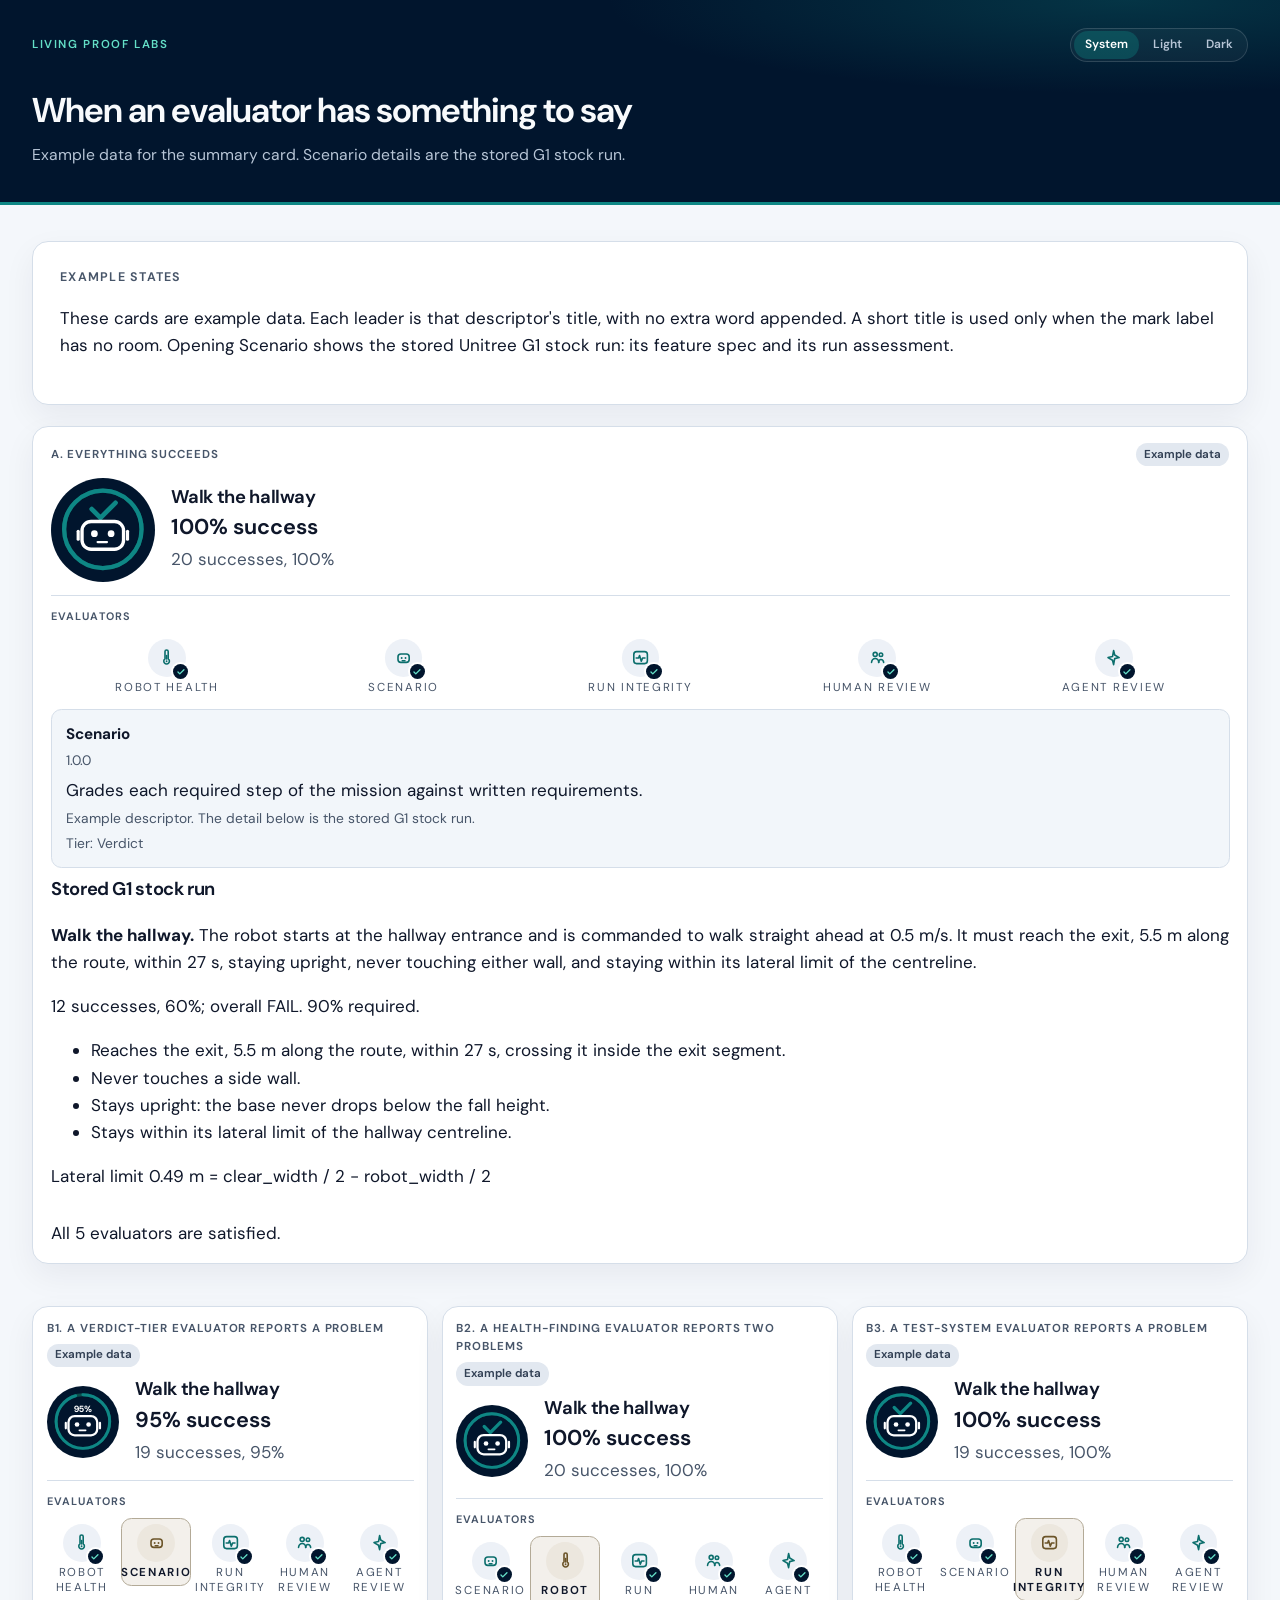
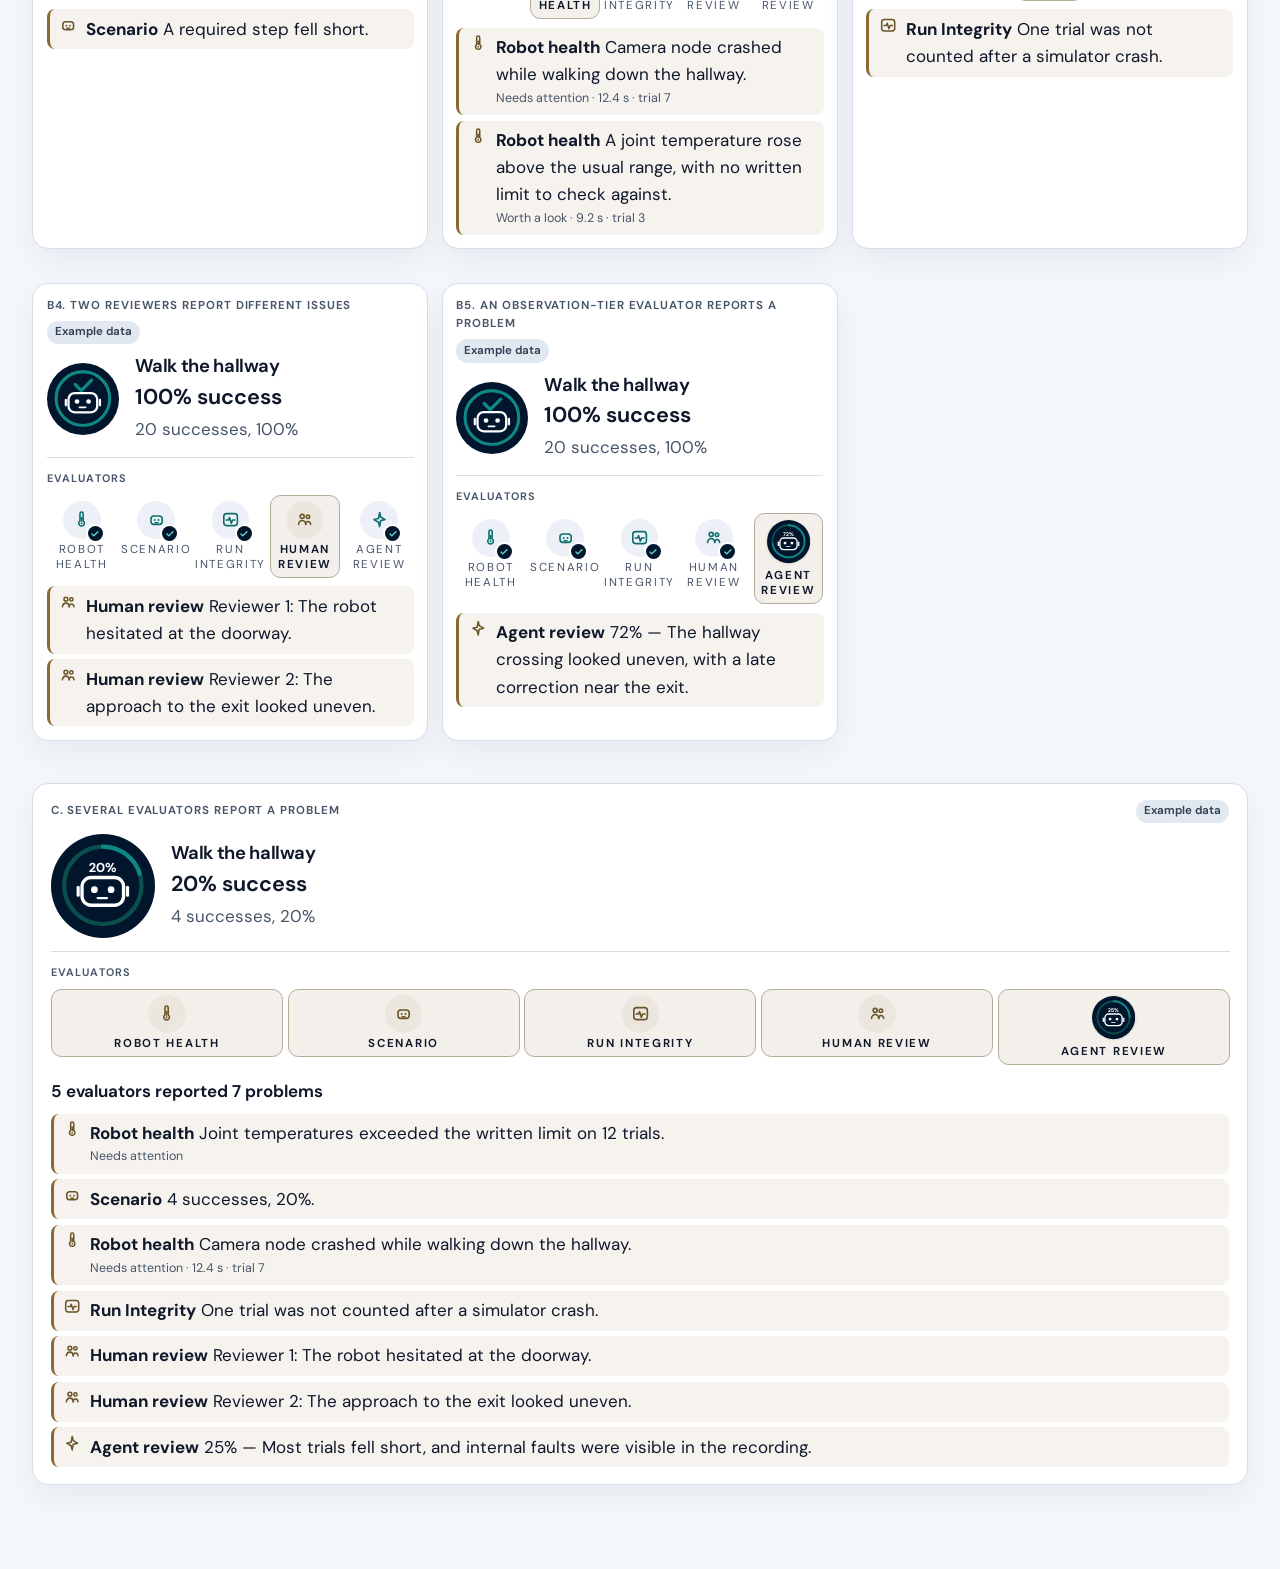
==== commit becd87fe: "State successes and a percentage instead of a k-of-n fraction. The summary card, its acceptance line" ====
--- a/docs/evaluator-summary/fixtures-mark-open.html
+++ b/docs/evaluator-summary/fixtures-mark-open.html
@@ -1087,7 +1087,7 @@
 <circle cx='591.8' cy='547.9' r='33.2'/>
 <rect x='448' y='620' width='114' height='22' rx='11'/>
 </g>
-</svg></div><div><h3 class='run-title'>Walk the hallway</h3><p class='pct'>100% success</p><p class='count'>20 of 20 trials</p></div></div><div class='evaluators'><p class='evaluators-label'>Evaluators</p><div class='eval-row' style='--eval-count:5'><details class='eval-disclosure' name='card-a' style='--col:1'><summary class='eval-mark is-quiet'><span class='eval-face' role='img' aria-label='Robot health'><span class='mark-svg'><svg xmlns="http://www.w3.org/2000/svg" viewBox="0 0 24 24" fill="none"><path d="M10 4.5a2 2 0 0 1 4 0v9.15a3.5 3.5 0 1 1-4 0V4.5z" stroke="currentColor" stroke-width="2" stroke-linejoin="round"/><path d="M12 9.5v4.2" stroke="currentColor" stroke-width="2" stroke-linecap="round"/><circle cx="12" cy="16.6" r="1.15" fill="currentColor"/></svg></span><span class='pip' aria-hidden='true'><svg xmlns='http://www.w3.org/2000/svg' viewBox='0 0 16 16' aria-hidden='true' focusable='false'><path d='M3.2 8.2 6.1 11.1 12.8 4.4' fill='none' stroke='currentColor' stroke-width='2.2' stroke-linecap='round' stroke-linejoin='round'/></svg></span></span><span class='eval-name eval-name-full'>Robot health</span><span class='eval-name eval-name-short'>Rob health</span></summary><div class='eval-panel'><h4>Robot health</h4><p class='meta'>version to be confirmed (placeholder)</p><p class='purpose'>Reads the robot&#x27;s own health reports and reports what happened inside the robot.</p><p class='meta'>Example descriptor</p><p class='meta'>Tier: Verdict</p><p class='more'>Joint temperatures were within the written limit.</p></div><div class='stored-run' style='--eval-count:5'></div></details><details open class='eval-disclosure' name='card-a' style='--col:2'><summary class='eval-mark is-quiet'><span class='eval-face' role='img' aria-label='Scenario'><span class='mark-svg'><svg xmlns="http://www.w3.org/2000/svg" viewBox="0 0 24 24" fill="none"><rect x="5" y="7.5" width="14" height="10.5" rx="3.6" stroke="currentColor" stroke-width="2"/><circle cx="9.6" cy="12.6" r="1.2" fill="currentColor"/><circle cx="14.4" cy="12.6" r="1.2" fill="currentColor"/><path d="M10.2 16h3.6" stroke="currentColor" stroke-width="1.7" stroke-linecap="round"/></svg></span><span class='pip' aria-hidden='true'><svg xmlns='http://www.w3.org/2000/svg' viewBox='0 0 16 16' aria-hidden='true' focusable='false'><path d='M3.2 8.2 6.1 11.1 12.8 4.4' fill='none' stroke='currentColor' stroke-width='2.2' stroke-linecap='round' stroke-linejoin='round'/></svg></span></span><span class='eval-name eval-name-full'>Scenario</span></summary><div class='eval-panel'><h4>Scenario</h4><p class='meta'>1.0.0</p><p class='purpose'>Grades each required step of the mission against written requirements.</p><p class='meta'>Example descriptor. The detail below is the stored G1 stock run.</p><p class='meta'>Tier: Verdict</p></div><div class='stored-run' style='--eval-count:5'><!--lp-stored-run--><section class='context'><h3>Stored G1 stock run</h3><p><strong>Walk the hallway.</strong> The robot starts at the hallway entrance and is commanded to walk straight ahead at 0.5 m/s. It must reach the exit, 5.5 m along the route, within 27 s, staying upright, never touching either wall, and staying within its lateral limit of the centreline.</p><p>12 of 20 trials passed; overall FAIL. 18 of 20 required.</p><ul><li>Reaches the exit, 5.5 m along the route, within 27 s, crossing it inside the exit segment.</li><li>Never touches a side wall.</li><li>Stays upright: the base never drops below the fall height.</li><li>Stays within its lateral limit of the hallway centreline.</li></ul><p>Lateral limit 0.49 m = clear_width / 2 - robot_width / 2</p></section></div></details><details class='eval-disclosure' name='card-a' style='--col:3'><summary class='eval-mark is-quiet'><span class='eval-face' role='img' aria-label='Run Integrity'><span class='mark-svg'><svg xmlns="http://www.w3.org/2000/svg" viewBox="0 0 24 24" fill="none"><rect x="3.5" y="4.5" width="17" height="15" rx="3.5" stroke="currentColor" stroke-width="2"/><path d="M6.5 12.5h3l1.2-3 2.2 7 1.6-4H17.5" stroke="currentColor" stroke-width="2" stroke-linecap="round" stroke-linejoin="round"/></svg></span><span class='pip' aria-hidden='true'><svg xmlns='http://www.w3.org/2000/svg' viewBox='0 0 16 16' aria-hidden='true' focusable='false'><path d='M3.2 8.2 6.1 11.1 12.8 4.4' fill='none' stroke='currentColor' stroke-width='2.2' stroke-linecap='round' stroke-linejoin='round'/></svg></span></span><span class='eval-name eval-name-full'>Run Integrity</span><span class='eval-name eval-name-short'>Run Integ</span></summary><div class='eval-panel'><h4>Run Integrity</h4><p class='meta'>version to be confirmed (placeholder)</p><p class='purpose'>Judges whether the test system was sound, not how the robot performed.</p><p class='meta'>Example descriptor</p><p class='meta'>Tier: Test-system status</p></div><div class='stored-run' style='--eval-count:5'></div></details><details class='eval-disclosure' name='card-a' style='--col:4'><summary class='eval-mark is-quiet'><span class='eval-face' role='img' aria-label='Human review'><span class='mark-svg'><svg xmlns="http://www.w3.org/2000/svg" viewBox="0 0 24 24" fill="none"><circle cx="9" cy="8" r="2.5" stroke="currentColor" stroke-width="2"/><path d="M4.4 18c.5-3.1 2.4-4.8 4.6-4.8s4.1 1.7 4.6 4.8" stroke="currentColor" stroke-width="2" stroke-linecap="round"/><circle cx="16.2" cy="8.4" r="2.15" stroke="currentColor" stroke-width="2"/><path d="M13.2 18c.35-2.35 1.6-3.6 3-3.6 1.7 0 3.1 1.4 3.4 3.6" stroke="currentColor" stroke-width="2" stroke-linecap="round"/></svg></span><span class='pip' aria-hidden='true'><svg xmlns='http://www.w3.org/2000/svg' viewBox='0 0 16 16' aria-hidden='true' focusable='false'><path d='M3.2 8.2 6.1 11.1 12.8 4.4' fill='none' stroke='currentColor' stroke-width='2.2' stroke-linecap='round' stroke-linejoin='round'/></svg></span></span><span class='eval-name eval-name-full'>Human review</span></summary><div class='eval-panel'><h4>Human review</h4><p class='meta'>version to be confirmed (placeholder)</p><p class='purpose'>One or more people approve the run or report an issue they observed.</p><p class='meta'>Example descriptor</p><p class='meta'>Tier: Review</p></div><div class='stored-run' style='--eval-count:5'></div></details><details class='eval-disclosure' name='card-a' style='--col:5'><summary class='eval-mark is-quiet'><span class='eval-face' role='img' aria-label='Agent review'><span class='mark-svg'><svg xmlns="http://www.w3.org/2000/svg" viewBox="0 0 24 24" fill="none"><path d="M12 3.2l1.35 5.5L19 12l-5.65 1.3L12 20.8l-1.35-5.5L5 12l5.65-1.3L12 3.2z" stroke="currentColor" stroke-width="2" stroke-linejoin="round"/></svg></span><span class='pip' aria-hidden='true'><svg xmlns='http://www.w3.org/2000/svg' viewBox='0 0 16 16' aria-hidden='true' focusable='false'><path d='M3.2 8.2 6.1 11.1 12.8 4.4' fill='none' stroke='currentColor' stroke-width='2.2' stroke-linecap='round' stroke-linejoin='round'/></svg></span></span><span class='eval-name eval-name-full'>Agent review</span></summary><div class='eval-panel'><h4>Agent review</h4><p class='meta'>version to be confirmed (placeholder)</p><p class='purpose'>An agent inspects the run&#x27;s records and gives a grade.</p><p class='meta'>Example descriptor</p><p class='meta'>Tier: Observation</p></div><div class='stored-run' style='--eval-count:5'></div></details></div></div><p class='callout-ok'>All 5 evaluators are satisfied.</p></article><div class='b-grid'><article class='summary-card is-compact'><div class='card-head'><p class='state-kicker'>B1. A verdict-tier evaluator reports a problem</p><p class='example-tag'>Example data</p></div><div class='summary-hero'><div class='badge'><svg class='success-ring' xmlns='http://www.w3.org/2000/svg' viewBox='0 0 1024 1024' role='img' aria-label='Walk the hallway: 95% success' width='72' height='72'>
+</svg></div><div><h3 class='run-title'>Walk the hallway</h3><p class='pct'>100% success</p><p class='count'>20 successes, 100%</p></div></div><div class='evaluators'><p class='evaluators-label'>Evaluators</p><div class='eval-row' style='--eval-count:5'><details class='eval-disclosure' name='card-a' style='--col:1'><summary class='eval-mark is-quiet'><span class='eval-face' role='img' aria-label='Robot health'><span class='mark-svg'><svg xmlns="http://www.w3.org/2000/svg" viewBox="0 0 24 24" fill="none"><path d="M10 4.5a2 2 0 0 1 4 0v9.15a3.5 3.5 0 1 1-4 0V4.5z" stroke="currentColor" stroke-width="2" stroke-linejoin="round"/><path d="M12 9.5v4.2" stroke="currentColor" stroke-width="2" stroke-linecap="round"/><circle cx="12" cy="16.6" r="1.15" fill="currentColor"/></svg></span><span class='pip' aria-hidden='true'><svg xmlns='http://www.w3.org/2000/svg' viewBox='0 0 16 16' aria-hidden='true' focusable='false'><path d='M3.2 8.2 6.1 11.1 12.8 4.4' fill='none' stroke='currentColor' stroke-width='2.2' stroke-linecap='round' stroke-linejoin='round'/></svg></span></span><span class='eval-name eval-name-full'>Robot health</span><span class='eval-name eval-name-short'>Rob health</span></summary><div class='eval-panel'><h4>Robot health</h4><p class='meta'>version to be confirmed (placeholder)</p><p class='purpose'>Reads the robot&#x27;s own health reports and reports what happened inside the robot.</p><p class='meta'>Example descriptor</p><p class='meta'>Tier: Verdict</p><p class='more'>Joint temperatures were within the written limit.</p></div><div class='stored-run' style='--eval-count:5'></div></details><details open class='eval-disclosure' name='card-a' style='--col:2'><summary class='eval-mark is-quiet'><span class='eval-face' role='img' aria-label='Scenario'><span class='mark-svg'><svg xmlns="http://www.w3.org/2000/svg" viewBox="0 0 24 24" fill="none"><rect x="5" y="7.5" width="14" height="10.5" rx="3.6" stroke="currentColor" stroke-width="2"/><circle cx="9.6" cy="12.6" r="1.2" fill="currentColor"/><circle cx="14.4" cy="12.6" r="1.2" fill="currentColor"/><path d="M10.2 16h3.6" stroke="currentColor" stroke-width="1.7" stroke-linecap="round"/></svg></span><span class='pip' aria-hidden='true'><svg xmlns='http://www.w3.org/2000/svg' viewBox='0 0 16 16' aria-hidden='true' focusable='false'><path d='M3.2 8.2 6.1 11.1 12.8 4.4' fill='none' stroke='currentColor' stroke-width='2.2' stroke-linecap='round' stroke-linejoin='round'/></svg></span></span><span class='eval-name eval-name-full'>Scenario</span></summary><div class='eval-panel'><h4>Scenario</h4><p class='meta'>1.0.0</p><p class='purpose'>Grades each required step of the mission against written requirements.</p><p class='meta'>Example descriptor. The detail below is the stored G1 stock run.</p><p class='meta'>Tier: Verdict</p></div><div class='stored-run' style='--eval-count:5'><!--lp-stored-run--><section class='context'><h3>Stored G1 stock run</h3><p><strong>Walk the hallway.</strong> The robot starts at the hallway entrance and is commanded to walk straight ahead at 0.5 m/s. It must reach the exit, 5.5 m along the route, within 27 s, staying upright, never touching either wall, and staying within its lateral limit of the centreline.</p><p>12 successes, 60%; overall FAIL. 90% required.</p><ul><li>Reaches the exit, 5.5 m along the route, within 27 s, crossing it inside the exit segment.</li><li>Never touches a side wall.</li><li>Stays upright: the base never drops below the fall height.</li><li>Stays within its lateral limit of the hallway centreline.</li></ul><p>Lateral limit 0.49 m = clear_width / 2 - robot_width / 2</p></section></div></details><details class='eval-disclosure' name='card-a' style='--col:3'><summary class='eval-mark is-quiet'><span class='eval-face' role='img' aria-label='Run Integrity'><span class='mark-svg'><svg xmlns="http://www.w3.org/2000/svg" viewBox="0 0 24 24" fill="none"><rect x="3.5" y="4.5" width="17" height="15" rx="3.5" stroke="currentColor" stroke-width="2"/><path d="M6.5 12.5h3l1.2-3 2.2 7 1.6-4H17.5" stroke="currentColor" stroke-width="2" stroke-linecap="round" stroke-linejoin="round"/></svg></span><span class='pip' aria-hidden='true'><svg xmlns='http://www.w3.org/2000/svg' viewBox='0 0 16 16' aria-hidden='true' focusable='false'><path d='M3.2 8.2 6.1 11.1 12.8 4.4' fill='none' stroke='currentColor' stroke-width='2.2' stroke-linecap='round' stroke-linejoin='round'/></svg></span></span><span class='eval-name eval-name-full'>Run Integrity</span><span class='eval-name eval-name-short'>Run Integ</span></summary><div class='eval-panel'><h4>Run Integrity</h4><p class='meta'>version to be confirmed (placeholder)</p><p class='purpose'>Judges whether the test system was sound, not how the robot performed.</p><p class='meta'>Example descriptor</p><p class='meta'>Tier: Test-system status</p></div><div class='stored-run' style='--eval-count:5'></div></details><details class='eval-disclosure' name='card-a' style='--col:4'><summary class='eval-mark is-quiet'><span class='eval-face' role='img' aria-label='Human review'><span class='mark-svg'><svg xmlns="http://www.w3.org/2000/svg" viewBox="0 0 24 24" fill="none"><circle cx="9" cy="8" r="2.5" stroke="currentColor" stroke-width="2"/><path d="M4.4 18c.5-3.1 2.4-4.8 4.6-4.8s4.1 1.7 4.6 4.8" stroke="currentColor" stroke-width="2" stroke-linecap="round"/><circle cx="16.2" cy="8.4" r="2.15" stroke="currentColor" stroke-width="2"/><path d="M13.2 18c.35-2.35 1.6-3.6 3-3.6 1.7 0 3.1 1.4 3.4 3.6" stroke="currentColor" stroke-width="2" stroke-linecap="round"/></svg></span><span class='pip' aria-hidden='true'><svg xmlns='http://www.w3.org/2000/svg' viewBox='0 0 16 16' aria-hidden='true' focusable='false'><path d='M3.2 8.2 6.1 11.1 12.8 4.4' fill='none' stroke='currentColor' stroke-width='2.2' stroke-linecap='round' stroke-linejoin='round'/></svg></span></span><span class='eval-name eval-name-full'>Human review</span></summary><div class='eval-panel'><h4>Human review</h4><p class='meta'>version to be confirmed (placeholder)</p><p class='purpose'>One or more people approve the run or report an issue they observed.</p><p class='meta'>Example descriptor</p><p class='meta'>Tier: Review</p></div><div class='stored-run' style='--eval-count:5'></div></details><details class='eval-disclosure' name='card-a' style='--col:5'><summary class='eval-mark is-quiet'><span class='eval-face' role='img' aria-label='Agent review'><span class='mark-svg'><svg xmlns="http://www.w3.org/2000/svg" viewBox="0 0 24 24" fill="none"><path d="M12 3.2l1.35 5.5L19 12l-5.65 1.3L12 20.8l-1.35-5.5L5 12l5.65-1.3L12 3.2z" stroke="currentColor" stroke-width="2" stroke-linejoin="round"/></svg></span><span class='pip' aria-hidden='true'><svg xmlns='http://www.w3.org/2000/svg' viewBox='0 0 16 16' aria-hidden='true' focusable='false'><path d='M3.2 8.2 6.1 11.1 12.8 4.4' fill='none' stroke='currentColor' stroke-width='2.2' stroke-linecap='round' stroke-linejoin='round'/></svg></span></span><span class='eval-name eval-name-full'>Agent review</span></summary><div class='eval-panel'><h4>Agent review</h4><p class='meta'>version to be confirmed (placeholder)</p><p class='purpose'>An agent inspects the run&#x27;s records and gives a grade.</p><p class='meta'>Example descriptor</p><p class='meta'>Tier: Observation</p></div><div class='stored-run' style='--eval-count:5'></div></details></div></div><p class='callout-ok'>All 5 evaluators are satisfied.</p></article><div class='b-grid'><article class='summary-card is-compact'><div class='card-head'><p class='state-kicker'>B1. A verdict-tier evaluator reports a problem</p><p class='example-tag'>Example data</p></div><div class='summary-hero'><div class='badge'><svg class='success-ring' xmlns='http://www.w3.org/2000/svg' viewBox='0 0 1024 1024' role='img' aria-label='Walk the hallway: 95% success' width='72' height='72'>
 <title>Walk the hallway: 95% success</title>
 <circle cx='512' cy='512' r='512' fill='#01152D'/>
 <circle cx='510.5' cy='505.75' r='381.1' fill='none' stroke='#0B4F4D' stroke-width='42'/>
@@ -1106,7 +1106,7 @@
 <circle cx='591.8' cy='547.9' r='33.2'/>
 <rect x='448' y='620' width='114' height='22' rx='11'/>
 </g>
-</svg></div><div><h3 class='run-title'>Walk the hallway</h3><p class='pct'>95% success</p><p class='count'>19 of 20 trials</p></div></div><div class='evaluators'><p class='evaluators-label'>Evaluators</p><div class='eval-row' style='--eval-count:5'><details class='eval-disclosure' name='card-b0' style='--col:1'><summary class='eval-mark is-quiet'><span class='eval-face' role='img' aria-label='Robot health'><span class='mark-svg'><svg xmlns="http://www.w3.org/2000/svg" viewBox="0 0 24 24" fill="none"><path d="M10 4.5a2 2 0 0 1 4 0v9.15a3.5 3.5 0 1 1-4 0V4.5z" stroke="currentColor" stroke-width="2" stroke-linejoin="round"/><path d="M12 9.5v4.2" stroke="currentColor" stroke-width="2" stroke-linecap="round"/><circle cx="12" cy="16.6" r="1.15" fill="currentColor"/></svg></span><span class='pip' aria-hidden='true'><svg xmlns='http://www.w3.org/2000/svg' viewBox='0 0 16 16' aria-hidden='true' focusable='false'><path d='M3.2 8.2 6.1 11.1 12.8 4.4' fill='none' stroke='currentColor' stroke-width='2.2' stroke-linecap='round' stroke-linejoin='round'/></svg></span></span><span class='eval-name eval-name-full'>Robot health</span><span class='eval-name eval-name-short'>Rob health</span></summary><div class='eval-panel'><h4>Robot health</h4><p class='meta'>version to be confirmed (placeholder)</p><p class='purpose'>Reads the robot&#x27;s own health reports and reports what happened inside the robot.</p><p class='meta'>Example descriptor</p><p class='meta'>Tier: Verdict</p><p class='more'>Joint temperatures were within the written limit.</p></div><div class='stored-run' style='--eval-count:5'></div></details><details class='eval-disclosure' name='card-b0' style='--col:2'><summary class='eval-mark is-speaking'><span class='eval-face' role='img' aria-label='Scenario'><span class='mark-svg'><svg xmlns="http://www.w3.org/2000/svg" viewBox="0 0 24 24" fill="none"><rect x="5" y="7.5" width="14" height="10.5" rx="3.6" stroke="currentColor" stroke-width="2"/><circle cx="9.6" cy="12.6" r="1.2" fill="currentColor"/><circle cx="14.4" cy="12.6" r="1.2" fill="currentColor"/><path d="M10.2 16h3.6" stroke="currentColor" stroke-width="1.7" stroke-linecap="round"/></svg></span></span><span class='eval-name eval-name-full'>Scenario</span></summary><div class='eval-panel'><h4>Scenario</h4><p class='meta'>1.0.0</p><p class='purpose'>Grades each required step of the mission against written requirements.</p><p class='meta'>Example descriptor. The detail below is the stored G1 stock run.</p><p class='meta'>Tier: Verdict</p></div><div class='stored-run' style='--eval-count:5'><!--lp-stored-run--><section class='context'><h3>Stored G1 stock run</h3><p><strong>Walk the hallway.</strong> The robot starts at the hallway entrance and is commanded to walk straight ahead at 0.5 m/s. It must reach the exit, 5.5 m along the route, within 27 s, staying upright, never touching either wall, and staying within its lateral limit of the centreline.</p><p>12 of 20 trials passed; overall FAIL. 18 of 20 required.</p><ul><li>Reaches the exit, 5.5 m along the route, within 27 s, crossing it inside the exit segment.</li><li>Never touches a side wall.</li><li>Stays upright: the base never drops below the fall height.</li><li>Stays within its lateral limit of the hallway centreline.</li></ul><p>Lateral limit 0.49 m = clear_width / 2 - robot_width / 2</p></section></div></details><details class='eval-disclosure' name='card-b0' style='--col:3'><summary class='eval-mark is-quiet'><span class='eval-face' role='img' aria-label='Run Integrity'><span class='mark-svg'><svg xmlns="http://www.w3.org/2000/svg" viewBox="0 0 24 24" fill="none"><rect x="3.5" y="4.5" width="17" height="15" rx="3.5" stroke="currentColor" stroke-width="2"/><path d="M6.5 12.5h3l1.2-3 2.2 7 1.6-4H17.5" stroke="currentColor" stroke-width="2" stroke-linecap="round" stroke-linejoin="round"/></svg></span><span class='pip' aria-hidden='true'><svg xmlns='http://www.w3.org/2000/svg' viewBox='0 0 16 16' aria-hidden='true' focusable='false'><path d='M3.2 8.2 6.1 11.1 12.8 4.4' fill='none' stroke='currentColor' stroke-width='2.2' stroke-linecap='round' stroke-linejoin='round'/></svg></span></span><span class='eval-name eval-name-full'>Run Integrity</span><span class='eval-name eval-name-short'>Run Integ</span></summary><div class='eval-panel'><h4>Run Integrity</h4><p class='meta'>version to be confirmed (placeholder)</p><p class='purpose'>Judges whether the test system was sound, not how the robot performed.</p><p class='meta'>Example descriptor</p><p class='meta'>Tier: Test-system status</p></div><div class='stored-run' style='--eval-count:5'></div></details><details class='eval-disclosure' name='card-b0' style='--col:4'><summary class='eval-mark is-quiet'><span class='eval-face' role='img' aria-label='Human review'><span class='mark-svg'><svg xmlns="http://www.w3.org/2000/svg" viewBox="0 0 24 24" fill="none"><circle cx="9" cy="8" r="2.5" stroke="currentColor" stroke-width="2"/><path d="M4.4 18c.5-3.1 2.4-4.8 4.6-4.8s4.1 1.7 4.6 4.8" stroke="currentColor" stroke-width="2" stroke-linecap="round"/><circle cx="16.2" cy="8.4" r="2.15" stroke="currentColor" stroke-width="2"/><path d="M13.2 18c.35-2.35 1.6-3.6 3-3.6 1.7 0 3.1 1.4 3.4 3.6" stroke="currentColor" stroke-width="2" stroke-linecap="round"/></svg></span><span class='pip' aria-hidden='true'><svg xmlns='http://www.w3.org/2000/svg' viewBox='0 0 16 16' aria-hidden='true' focusable='false'><path d='M3.2 8.2 6.1 11.1 12.8 4.4' fill='none' stroke='currentColor' stroke-width='2.2' stroke-linecap='round' stroke-linejoin='round'/></svg></span></span><span class='eval-name eval-name-full'>Human review</span></summary><div class='eval-panel'><h4>Human review</h4><p class='meta'>version to be confirmed (placeholder)</p><p class='purpose'>One or more people approve the run or report an issue they observed.</p><p class='meta'>Example descriptor</p><p class='meta'>Tier: Review</p></div><div class='stored-run' style='--eval-count:5'></div></details><details class='eval-disclosure' name='card-b0' style='--col:5'><summary class='eval-mark is-quiet'><span class='eval-face' role='img' aria-label='Agent review'><span class='mark-svg'><svg xmlns="http://www.w3.org/2000/svg" viewBox="0 0 24 24" fill="none"><path d="M12 3.2l1.35 5.5L19 12l-5.65 1.3L12 20.8l-1.35-5.5L5 12l5.65-1.3L12 3.2z" stroke="currentColor" stroke-width="2" stroke-linejoin="round"/></svg></span><span class='pip' aria-hidden='true'><svg xmlns='http://www.w3.org/2000/svg' viewBox='0 0 16 16' aria-hidden='true' focusable='false'><path d='M3.2 8.2 6.1 11.1 12.8 4.4' fill='none' stroke='currentColor' stroke-width='2.2' stroke-linecap='round' stroke-linejoin='round'/></svg></span></span><span class='eval-name eval-name-full'>Agent review</span></summary><div class='eval-panel'><h4>Agent review</h4><p class='meta'>version to be confirmed (placeholder)</p><p class='purpose'>An agent inspects the run&#x27;s records and gives a grade.</p><p class='meta'>Example descriptor</p><p class='meta'>Tier: Observation</p></div><div class='stored-run' style='--eval-count:5'></div></details></div></div><ul class='callouts'><li><span class='callout-icon' aria-hidden='true'><span class='mark-svg'><svg xmlns="http://www.w3.org/2000/svg" viewBox="0 0 24 24" fill="none"><rect x="5" y="7.5" width="14" height="10.5" rx="3.6" stroke="currentColor" stroke-width="2"/><circle cx="9.6" cy="12.6" r="1.2" fill="currentColor"/><circle cx="14.4" cy="12.6" r="1.2" fill="currentColor"/><path d="M10.2 16h3.6" stroke="currentColor" stroke-width="1.7" stroke-linecap="round"/></svg></span></span><div class='callout-body'><p class='finding-text'><strong>Scenario</strong> A required step fell short.</p></div></li></ul></article><article class='summary-card is-compact'><div class='card-head'><p class='state-kicker'>B2. A health-finding evaluator reports two problems</p><p class='example-tag'>Example data</p></div><div class='summary-hero'><div class='badge'><svg class='success-ring' xmlns='http://www.w3.org/2000/svg' viewBox='0 0 1024 1024' role='img' aria-label='Walk the hallway: 100% success' width='72' height='72'>
+</svg></div><div><h3 class='run-title'>Walk the hallway</h3><p class='pct'>95% success</p><p class='count'>19 successes, 95%</p></div></div><div class='evaluators'><p class='evaluators-label'>Evaluators</p><div class='eval-row' style='--eval-count:5'><details class='eval-disclosure' name='card-b0' style='--col:1'><summary class='eval-mark is-quiet'><span class='eval-face' role='img' aria-label='Robot health'><span class='mark-svg'><svg xmlns="http://www.w3.org/2000/svg" viewBox="0 0 24 24" fill="none"><path d="M10 4.5a2 2 0 0 1 4 0v9.15a3.5 3.5 0 1 1-4 0V4.5z" stroke="currentColor" stroke-width="2" stroke-linejoin="round"/><path d="M12 9.5v4.2" stroke="currentColor" stroke-width="2" stroke-linecap="round"/><circle cx="12" cy="16.6" r="1.15" fill="currentColor"/></svg></span><span class='pip' aria-hidden='true'><svg xmlns='http://www.w3.org/2000/svg' viewBox='0 0 16 16' aria-hidden='true' focusable='false'><path d='M3.2 8.2 6.1 11.1 12.8 4.4' fill='none' stroke='currentColor' stroke-width='2.2' stroke-linecap='round' stroke-linejoin='round'/></svg></span></span><span class='eval-name eval-name-full'>Robot health</span><span class='eval-name eval-name-short'>Rob health</span></summary><div class='eval-panel'><h4>Robot health</h4><p class='meta'>version to be confirmed (placeholder)</p><p class='purpose'>Reads the robot&#x27;s own health reports and reports what happened inside the robot.</p><p class='meta'>Example descriptor</p><p class='meta'>Tier: Verdict</p><p class='more'>Joint temperatures were within the written limit.</p></div><div class='stored-run' style='--eval-count:5'></div></details><details class='eval-disclosure' name='card-b0' style='--col:2'><summary class='eval-mark is-speaking'><span class='eval-face' role='img' aria-label='Scenario'><span class='mark-svg'><svg xmlns="http://www.w3.org/2000/svg" viewBox="0 0 24 24" fill="none"><rect x="5" y="7.5" width="14" height="10.5" rx="3.6" stroke="currentColor" stroke-width="2"/><circle cx="9.6" cy="12.6" r="1.2" fill="currentColor"/><circle cx="14.4" cy="12.6" r="1.2" fill="currentColor"/><path d="M10.2 16h3.6" stroke="currentColor" stroke-width="1.7" stroke-linecap="round"/></svg></span></span><span class='eval-name eval-name-full'>Scenario</span></summary><div class='eval-panel'><h4>Scenario</h4><p class='meta'>1.0.0</p><p class='purpose'>Grades each required step of the mission against written requirements.</p><p class='meta'>Example descriptor. The detail below is the stored G1 stock run.</p><p class='meta'>Tier: Verdict</p></div><div class='stored-run' style='--eval-count:5'><!--lp-stored-run--><section class='context'><h3>Stored G1 stock run</h3><p><strong>Walk the hallway.</strong> The robot starts at the hallway entrance and is commanded to walk straight ahead at 0.5 m/s. It must reach the exit, 5.5 m along the route, within 27 s, staying upright, never touching either wall, and staying within its lateral limit of the centreline.</p><p>12 successes, 60%; overall FAIL. 90% required.</p><ul><li>Reaches the exit, 5.5 m along the route, within 27 s, crossing it inside the exit segment.</li><li>Never touches a side wall.</li><li>Stays upright: the base never drops below the fall height.</li><li>Stays within its lateral limit of the hallway centreline.</li></ul><p>Lateral limit 0.49 m = clear_width / 2 - robot_width / 2</p></section></div></details><details class='eval-disclosure' name='card-b0' style='--col:3'><summary class='eval-mark is-quiet'><span class='eval-face' role='img' aria-label='Run Integrity'><span class='mark-svg'><svg xmlns="http://www.w3.org/2000/svg" viewBox="0 0 24 24" fill="none"><rect x="3.5" y="4.5" width="17" height="15" rx="3.5" stroke="currentColor" stroke-width="2"/><path d="M6.5 12.5h3l1.2-3 2.2 7 1.6-4H17.5" stroke="currentColor" stroke-width="2" stroke-linecap="round" stroke-linejoin="round"/></svg></span><span class='pip' aria-hidden='true'><svg xmlns='http://www.w3.org/2000/svg' viewBox='0 0 16 16' aria-hidden='true' focusable='false'><path d='M3.2 8.2 6.1 11.1 12.8 4.4' fill='none' stroke='currentColor' stroke-width='2.2' stroke-linecap='round' stroke-linejoin='round'/></svg></span></span><span class='eval-name eval-name-full'>Run Integrity</span><span class='eval-name eval-name-short'>Run Integ</span></summary><div class='eval-panel'><h4>Run Integrity</h4><p class='meta'>version to be confirmed (placeholder)</p><p class='purpose'>Judges whether the test system was sound, not how the robot performed.</p><p class='meta'>Example descriptor</p><p class='meta'>Tier: Test-system status</p></div><div class='stored-run' style='--eval-count:5'></div></details><details class='eval-disclosure' name='card-b0' style='--col:4'><summary class='eval-mark is-quiet'><span class='eval-face' role='img' aria-label='Human review'><span class='mark-svg'><svg xmlns="http://www.w3.org/2000/svg" viewBox="0 0 24 24" fill="none"><circle cx="9" cy="8" r="2.5" stroke="currentColor" stroke-width="2"/><path d="M4.4 18c.5-3.1 2.4-4.8 4.6-4.8s4.1 1.7 4.6 4.8" stroke="currentColor" stroke-width="2" stroke-linecap="round"/><circle cx="16.2" cy="8.4" r="2.15" stroke="currentColor" stroke-width="2"/><path d="M13.2 18c.35-2.35 1.6-3.6 3-3.6 1.7 0 3.1 1.4 3.4 3.6" stroke="currentColor" stroke-width="2" stroke-linecap="round"/></svg></span><span class='pip' aria-hidden='true'><svg xmlns='http://www.w3.org/2000/svg' viewBox='0 0 16 16' aria-hidden='true' focusable='false'><path d='M3.2 8.2 6.1 11.1 12.8 4.4' fill='none' stroke='currentColor' stroke-width='2.2' stroke-linecap='round' stroke-linejoin='round'/></svg></span></span><span class='eval-name eval-name-full'>Human review</span></summary><div class='eval-panel'><h4>Human review</h4><p class='meta'>version to be confirmed (placeholder)</p><p class='purpose'>One or more people approve the run or report an issue they observed.</p><p class='meta'>Example descriptor</p><p class='meta'>Tier: Review</p></div><div class='stored-run' style='--eval-count:5'></div></details><details class='eval-disclosure' name='card-b0' style='--col:5'><summary class='eval-mark is-quiet'><span class='eval-face' role='img' aria-label='Agent review'><span class='mark-svg'><svg xmlns="http://www.w3.org/2000/svg" viewBox="0 0 24 24" fill="none"><path d="M12 3.2l1.35 5.5L19 12l-5.65 1.3L12 20.8l-1.35-5.5L5 12l5.65-1.3L12 3.2z" stroke="currentColor" stroke-width="2" stroke-linejoin="round"/></svg></span><span class='pip' aria-hidden='true'><svg xmlns='http://www.w3.org/2000/svg' viewBox='0 0 16 16' aria-hidden='true' focusable='false'><path d='M3.2 8.2 6.1 11.1 12.8 4.4' fill='none' stroke='currentColor' stroke-width='2.2' stroke-linecap='round' stroke-linejoin='round'/></svg></span></span><span class='eval-name eval-name-full'>Agent review</span></summary><div class='eval-panel'><h4>Agent review</h4><p class='meta'>version to be confirmed (placeholder)</p><p class='purpose'>An agent inspects the run&#x27;s records and gives a grade.</p><p class='meta'>Example descriptor</p><p class='meta'>Tier: Observation</p></div><div class='stored-run' style='--eval-count:5'></div></details></div></div><ul class='callouts'><li><span class='callout-icon' aria-hidden='true'><span class='mark-svg'><svg xmlns="http://www.w3.org/2000/svg" viewBox="0 0 24 24" fill="none"><rect x="5" y="7.5" width="14" height="10.5" rx="3.6" stroke="currentColor" stroke-width="2"/><circle cx="9.6" cy="12.6" r="1.2" fill="currentColor"/><circle cx="14.4" cy="12.6" r="1.2" fill="currentColor"/><path d="M10.2 16h3.6" stroke="currentColor" stroke-width="1.7" stroke-linecap="round"/></svg></span></span><div class='callout-body'><p class='finding-text'><strong>Scenario</strong> A required step fell short.</p></div></li></ul></article><article class='summary-card is-compact'><div class='card-head'><p class='state-kicker'>B2. A health-finding evaluator reports two problems</p><p class='example-tag'>Example data</p></div><div class='summary-hero'><div class='badge'><svg class='success-ring' xmlns='http://www.w3.org/2000/svg' viewBox='0 0 1024 1024' role='img' aria-label='Walk the hallway: 100% success' width='72' height='72'>
 <title>Walk the hallway: 100% success</title>
 <circle cx='512' cy='512' r='512' fill='#01152D'/>
 <circle cx='510.5' cy='505.75' r='381.1' fill='none' stroke='#0B4F4D' stroke-width='42'/>
@@ -1125,7 +1125,7 @@
 <circle cx='591.8' cy='547.9' r='33.2'/>
 <rect x='448' y='620' width='114' height='22' rx='11'/>
 </g>
-</svg></div><div><h3 class='run-title'>Walk the hallway</h3><p class='pct'>100% success</p><p class='count'>20 of 20 trials</p></div></div><div class='evaluators'><p class='evaluators-label'>Evaluators</p><div class='eval-row' style='--eval-count:5'><details class='eval-disclosure' name='card-b1' style='--col:1'><summary class='eval-mark is-quiet'><span class='eval-face' role='img' aria-label='Scenario'><span class='mark-svg'><svg xmlns="http://www.w3.org/2000/svg" viewBox="0 0 24 24" fill="none"><rect x="5" y="7.5" width="14" height="10.5" rx="3.6" stroke="currentColor" stroke-width="2"/><circle cx="9.6" cy="12.6" r="1.2" fill="currentColor"/><circle cx="14.4" cy="12.6" r="1.2" fill="currentColor"/><path d="M10.2 16h3.6" stroke="currentColor" stroke-width="1.7" stroke-linecap="round"/></svg></span><span class='pip' aria-hidden='true'><svg xmlns='http://www.w3.org/2000/svg' viewBox='0 0 16 16' aria-hidden='true' focusable='false'><path d='M3.2 8.2 6.1 11.1 12.8 4.4' fill='none' stroke='currentColor' stroke-width='2.2' stroke-linecap='round' stroke-linejoin='round'/></svg></span></span><span class='eval-name eval-name-full'>Scenario</span></summary><div class='eval-panel'><h4>Scenario</h4><p class='meta'>1.0.0</p><p class='purpose'>Grades each required step of the mission against written requirements.</p><p class='meta'>Example descriptor. The detail below is the stored G1 stock run.</p><p class='meta'>Tier: Verdict</p></div><div class='stored-run' style='--eval-count:5'><!--lp-stored-run--><section class='context'><h3>Stored G1 stock run</h3><p><strong>Walk the hallway.</strong> The robot starts at the hallway entrance and is commanded to walk straight ahead at 0.5 m/s. It must reach the exit, 5.5 m along the route, within 27 s, staying upright, never touching either wall, and staying within its lateral limit of the centreline.</p><p>12 of 20 trials passed; overall FAIL. 18 of 20 required.</p><ul><li>Reaches the exit, 5.5 m along the route, within 27 s, crossing it inside the exit segment.</li><li>Never touches a side wall.</li><li>Stays upright: the base never drops below the fall height.</li><li>Stays within its lateral limit of the hallway centreline.</li></ul><p>Lateral limit 0.49 m = clear_width / 2 - robot_width / 2</p></section></div></details><details class='eval-disclosure' name='card-b1' style='--col:2'><summary class='eval-mark is-speaking'><span class='eval-face' role='img' aria-label='Robot health'><span class='mark-svg'><svg xmlns="http://www.w3.org/2000/svg" viewBox="0 0 24 24" fill="none"><path d="M10 4.5a2 2 0 0 1 4 0v9.15a3.5 3.5 0 1 1-4 0V4.5z" stroke="currentColor" stroke-width="2" stroke-linejoin="round"/><path d="M12 9.5v4.2" stroke="currentColor" stroke-width="2" stroke-linecap="round"/><circle cx="12" cy="16.6" r="1.15" fill="currentColor"/></svg></span></span><span class='eval-name eval-name-full'>Robot health</span><span class='eval-name eval-name-short'>Rob health</span></summary><div class='eval-panel'><h4>Robot health</h4><p class='meta'>version to be confirmed (placeholder)</p><p class='purpose'>Reads the robot&#x27;s own health reports and reports what happened inside the robot.</p><p class='meta'>Example descriptor</p><p class='meta'>Tier: Health finding</p><p class='more'>The camera node crashed at 12.4 s (trial 7). A joint temperature rise at 9.2 s (trial 3) had no written limit.</p></div><div class='stored-run' style='--eval-count:5'></div></details><details class='eval-disclosure' name='card-b1' style='--col:3'><summary class='eval-mark is-quiet'><span class='eval-face' role='img' aria-label='Run Integrity'><span class='mark-svg'><svg xmlns="http://www.w3.org/2000/svg" viewBox="0 0 24 24" fill="none"><rect x="3.5" y="4.5" width="17" height="15" rx="3.5" stroke="currentColor" stroke-width="2"/><path d="M6.5 12.5h3l1.2-3 2.2 7 1.6-4H17.5" stroke="currentColor" stroke-width="2" stroke-linecap="round" stroke-linejoin="round"/></svg></span><span class='pip' aria-hidden='true'><svg xmlns='http://www.w3.org/2000/svg' viewBox='0 0 16 16' aria-hidden='true' focusable='false'><path d='M3.2 8.2 6.1 11.1 12.8 4.4' fill='none' stroke='currentColor' stroke-width='2.2' stroke-linecap='round' stroke-linejoin='round'/></svg></span></span><span class='eval-name eval-name-full'>Run Integrity</span><span class='eval-name eval-name-short'>Run Integ</span></summary><div class='eval-panel'><h4>Run Integrity</h4><p class='meta'>version to be confirmed (placeholder)</p><p class='purpose'>Judges whether the test system was sound, not how the robot performed.</p><p class='meta'>Example descriptor</p><p class='meta'>Tier: Test-system status</p></div><div class='stored-run' style='--eval-count:5'></div></details><details class='eval-disclosure' name='card-b1' style='--col:4'><summary class='eval-mark is-quiet'><span class='eval-face' role='img' aria-label='Human review'><span class='mark-svg'><svg xmlns="http://www.w3.org/2000/svg" viewBox="0 0 24 24" fill="none"><circle cx="9" cy="8" r="2.5" stroke="currentColor" stroke-width="2"/><path d="M4.4 18c.5-3.1 2.4-4.8 4.6-4.8s4.1 1.7 4.6 4.8" stroke="currentColor" stroke-width="2" stroke-linecap="round"/><circle cx="16.2" cy="8.4" r="2.15" stroke="currentColor" stroke-width="2"/><path d="M13.2 18c.35-2.35 1.6-3.6 3-3.6 1.7 0 3.1 1.4 3.4 3.6" stroke="currentColor" stroke-width="2" stroke-linecap="round"/></svg></span><span class='pip' aria-hidden='true'><svg xmlns='http://www.w3.org/2000/svg' viewBox='0 0 16 16' aria-hidden='true' focusable='false'><path d='M3.2 8.2 6.1 11.1 12.8 4.4' fill='none' stroke='currentColor' stroke-width='2.2' stroke-linecap='round' stroke-linejoin='round'/></svg></span></span><span class='eval-name eval-name-full'>Human review</span></summary><div class='eval-panel'><h4>Human review</h4><p class='meta'>version to be confirmed (placeholder)</p><p class='purpose'>One or more people approve the run or report an issue they observed.</p><p class='meta'>Example descriptor</p><p class='meta'>Tier: Review</p></div><div class='stored-run' style='--eval-count:5'></div></details><details class='eval-disclosure' name='card-b1' style='--col:5'><summary class='eval-mark is-quiet'><span class='eval-face' role='img' aria-label='Agent review'><span class='mark-svg'><svg xmlns="http://www.w3.org/2000/svg" viewBox="0 0 24 24" fill="none"><path d="M12 3.2l1.35 5.5L19 12l-5.65 1.3L12 20.8l-1.35-5.5L5 12l5.65-1.3L12 3.2z" stroke="currentColor" stroke-width="2" stroke-linejoin="round"/></svg></span><span class='pip' aria-hidden='true'><svg xmlns='http://www.w3.org/2000/svg' viewBox='0 0 16 16' aria-hidden='true' focusable='false'><path d='M3.2 8.2 6.1 11.1 12.8 4.4' fill='none' stroke='currentColor' stroke-width='2.2' stroke-linecap='round' stroke-linejoin='round'/></svg></span></span><span class='eval-name eval-name-full'>Agent review</span></summary><div class='eval-panel'><h4>Agent review</h4><p class='meta'>version to be confirmed (placeholder)</p><p class='purpose'>An agent inspects the run&#x27;s records and gives a grade.</p><p class='meta'>Example descriptor</p><p class='meta'>Tier: Observation</p></div><div class='stored-run' style='--eval-count:5'></div></details></div></div><ul class='callouts'><li><span class='callout-icon' aria-hidden='true'><span class='mark-svg'><svg xmlns="http://www.w3.org/2000/svg" viewBox="0 0 24 24" fill="none"><path d="M10 4.5a2 2 0 0 1 4 0v9.15a3.5 3.5 0 1 1-4 0V4.5z" stroke="currentColor" stroke-width="2" stroke-linejoin="round"/><path d="M12 9.5v4.2" stroke="currentColor" stroke-width="2" stroke-linecap="round"/><circle cx="12" cy="16.6" r="1.15" fill="currentColor"/></svg></span></span><div class='callout-body'><p class='finding-text'><strong>Robot health</strong> Camera node crashed while walking down the hallway.</p><p class='finding-meta'>Needs attention · 12.4 s · trial 7</p></div></li><li><span class='callout-icon' aria-hidden='true'><span class='mark-svg'><svg xmlns="http://www.w3.org/2000/svg" viewBox="0 0 24 24" fill="none"><path d="M10 4.5a2 2 0 0 1 4 0v9.15a3.5 3.5 0 1 1-4 0V4.5z" stroke="currentColor" stroke-width="2" stroke-linejoin="round"/><path d="M12 9.5v4.2" stroke="currentColor" stroke-width="2" stroke-linecap="round"/><circle cx="12" cy="16.6" r="1.15" fill="currentColor"/></svg></span></span><div class='callout-body'><p class='finding-text'><strong>Robot health</strong> A joint temperature rose above the usual range, with no written limit to check against.</p><p class='finding-meta'>Worth a look · 9.2 s · trial 3</p></div></li></ul></article><article class='summary-card is-compact'><div class='card-head'><p class='state-kicker'>B3. A test-system evaluator reports a problem</p><p class='example-tag'>Example data</p></div><div class='summary-hero'><div class='badge'><svg class='success-ring' xmlns='http://www.w3.org/2000/svg' viewBox='0 0 1024 1024' role='img' aria-label='Walk the hallway: 100% success' width='72' height='72'>
+</svg></div><div><h3 class='run-title'>Walk the hallway</h3><p class='pct'>100% success</p><p class='count'>20 successes, 100%</p></div></div><div class='evaluators'><p class='evaluators-label'>Evaluators</p><div class='eval-row' style='--eval-count:5'><details class='eval-disclosure' name='card-b1' style='--col:1'><summary class='eval-mark is-quiet'><span class='eval-face' role='img' aria-label='Scenario'><span class='mark-svg'><svg xmlns="http://www.w3.org/2000/svg" viewBox="0 0 24 24" fill="none"><rect x="5" y="7.5" width="14" height="10.5" rx="3.6" stroke="currentColor" stroke-width="2"/><circle cx="9.6" cy="12.6" r="1.2" fill="currentColor"/><circle cx="14.4" cy="12.6" r="1.2" fill="currentColor"/><path d="M10.2 16h3.6" stroke="currentColor" stroke-width="1.7" stroke-linecap="round"/></svg></span><span class='pip' aria-hidden='true'><svg xmlns='http://www.w3.org/2000/svg' viewBox='0 0 16 16' aria-hidden='true' focusable='false'><path d='M3.2 8.2 6.1 11.1 12.8 4.4' fill='none' stroke='currentColor' stroke-width='2.2' stroke-linecap='round' stroke-linejoin='round'/></svg></span></span><span class='eval-name eval-name-full'>Scenario</span></summary><div class='eval-panel'><h4>Scenario</h4><p class='meta'>1.0.0</p><p class='purpose'>Grades each required step of the mission against written requirements.</p><p class='meta'>Example descriptor. The detail below is the stored G1 stock run.</p><p class='meta'>Tier: Verdict</p></div><div class='stored-run' style='--eval-count:5'><!--lp-stored-run--><section class='context'><h3>Stored G1 stock run</h3><p><strong>Walk the hallway.</strong> The robot starts at the hallway entrance and is commanded to walk straight ahead at 0.5 m/s. It must reach the exit, 5.5 m along the route, within 27 s, staying upright, never touching either wall, and staying within its lateral limit of the centreline.</p><p>12 successes, 60%; overall FAIL. 90% required.</p><ul><li>Reaches the exit, 5.5 m along the route, within 27 s, crossing it inside the exit segment.</li><li>Never touches a side wall.</li><li>Stays upright: the base never drops below the fall height.</li><li>Stays within its lateral limit of the hallway centreline.</li></ul><p>Lateral limit 0.49 m = clear_width / 2 - robot_width / 2</p></section></div></details><details class='eval-disclosure' name='card-b1' style='--col:2'><summary class='eval-mark is-speaking'><span class='eval-face' role='img' aria-label='Robot health'><span class='mark-svg'><svg xmlns="http://www.w3.org/2000/svg" viewBox="0 0 24 24" fill="none"><path d="M10 4.5a2 2 0 0 1 4 0v9.15a3.5 3.5 0 1 1-4 0V4.5z" stroke="currentColor" stroke-width="2" stroke-linejoin="round"/><path d="M12 9.5v4.2" stroke="currentColor" stroke-width="2" stroke-linecap="round"/><circle cx="12" cy="16.6" r="1.15" fill="currentColor"/></svg></span></span><span class='eval-name eval-name-full'>Robot health</span><span class='eval-name eval-name-short'>Rob health</span></summary><div class='eval-panel'><h4>Robot health</h4><p class='meta'>version to be confirmed (placeholder)</p><p class='purpose'>Reads the robot&#x27;s own health reports and reports what happened inside the robot.</p><p class='meta'>Example descriptor</p><p class='meta'>Tier: Health finding</p><p class='more'>The camera node crashed at 12.4 s (trial 7). A joint temperature rise at 9.2 s (trial 3) had no written limit.</p></div><div class='stored-run' style='--eval-count:5'></div></details><details class='eval-disclosure' name='card-b1' style='--col:3'><summary class='eval-mark is-quiet'><span class='eval-face' role='img' aria-label='Run Integrity'><span class='mark-svg'><svg xmlns="http://www.w3.org/2000/svg" viewBox="0 0 24 24" fill="none"><rect x="3.5" y="4.5" width="17" height="15" rx="3.5" stroke="currentColor" stroke-width="2"/><path d="M6.5 12.5h3l1.2-3 2.2 7 1.6-4H17.5" stroke="currentColor" stroke-width="2" stroke-linecap="round" stroke-linejoin="round"/></svg></span><span class='pip' aria-hidden='true'><svg xmlns='http://www.w3.org/2000/svg' viewBox='0 0 16 16' aria-hidden='true' focusable='false'><path d='M3.2 8.2 6.1 11.1 12.8 4.4' fill='none' stroke='currentColor' stroke-width='2.2' stroke-linecap='round' stroke-linejoin='round'/></svg></span></span><span class='eval-name eval-name-full'>Run Integrity</span><span class='eval-name eval-name-short'>Run Integ</span></summary><div class='eval-panel'><h4>Run Integrity</h4><p class='meta'>version to be confirmed (placeholder)</p><p class='purpose'>Judges whether the test system was sound, not how the robot performed.</p><p class='meta'>Example descriptor</p><p class='meta'>Tier: Test-system status</p></div><div class='stored-run' style='--eval-count:5'></div></details><details class='eval-disclosure' name='card-b1' style='--col:4'><summary class='eval-mark is-quiet'><span class='eval-face' role='img' aria-label='Human review'><span class='mark-svg'><svg xmlns="http://www.w3.org/2000/svg" viewBox="0 0 24 24" fill="none"><circle cx="9" cy="8" r="2.5" stroke="currentColor" stroke-width="2"/><path d="M4.4 18c.5-3.1 2.4-4.8 4.6-4.8s4.1 1.7 4.6 4.8" stroke="currentColor" stroke-width="2" stroke-linecap="round"/><circle cx="16.2" cy="8.4" r="2.15" stroke="currentColor" stroke-width="2"/><path d="M13.2 18c.35-2.35 1.6-3.6 3-3.6 1.7 0 3.1 1.4 3.4 3.6" stroke="currentColor" stroke-width="2" stroke-linecap="round"/></svg></span><span class='pip' aria-hidden='true'><svg xmlns='http://www.w3.org/2000/svg' viewBox='0 0 16 16' aria-hidden='true' focusable='false'><path d='M3.2 8.2 6.1 11.1 12.8 4.4' fill='none' stroke='currentColor' stroke-width='2.2' stroke-linecap='round' stroke-linejoin='round'/></svg></span></span><span class='eval-name eval-name-full'>Human review</span></summary><div class='eval-panel'><h4>Human review</h4><p class='meta'>version to be confirmed (placeholder)</p><p class='purpose'>One or more people approve the run or report an issue they observed.</p><p class='meta'>Example descriptor</p><p class='meta'>Tier: Review</p></div><div class='stored-run' style='--eval-count:5'></div></details><details class='eval-disclosure' name='card-b1' style='--col:5'><summary class='eval-mark is-quiet'><span class='eval-face' role='img' aria-label='Agent review'><span class='mark-svg'><svg xmlns="http://www.w3.org/2000/svg" viewBox="0 0 24 24" fill="none"><path d="M12 3.2l1.35 5.5L19 12l-5.65 1.3L12 20.8l-1.35-5.5L5 12l5.65-1.3L12 3.2z" stroke="currentColor" stroke-width="2" stroke-linejoin="round"/></svg></span><span class='pip' aria-hidden='true'><svg xmlns='http://www.w3.org/2000/svg' viewBox='0 0 16 16' aria-hidden='true' focusable='false'><path d='M3.2 8.2 6.1 11.1 12.8 4.4' fill='none' stroke='currentColor' stroke-width='2.2' stroke-linecap='round' stroke-linejoin='round'/></svg></span></span><span class='eval-name eval-name-full'>Agent review</span></summary><div class='eval-panel'><h4>Agent review</h4><p class='meta'>version to be confirmed (placeholder)</p><p class='purpose'>An agent inspects the run&#x27;s records and gives a grade.</p><p class='meta'>Example descriptor</p><p class='meta'>Tier: Observation</p></div><div class='stored-run' style='--eval-count:5'></div></details></div></div><ul class='callouts'><li><span class='callout-icon' aria-hidden='true'><span class='mark-svg'><svg xmlns="http://www.w3.org/2000/svg" viewBox="0 0 24 24" fill="none"><path d="M10 4.5a2 2 0 0 1 4 0v9.15a3.5 3.5 0 1 1-4 0V4.5z" stroke="currentColor" stroke-width="2" stroke-linejoin="round"/><path d="M12 9.5v4.2" stroke="currentColor" stroke-width="2" stroke-linecap="round"/><circle cx="12" cy="16.6" r="1.15" fill="currentColor"/></svg></span></span><div class='callout-body'><p class='finding-text'><strong>Robot health</strong> Camera node crashed while walking down the hallway.</p><p class='finding-meta'>Needs attention · 12.4 s · trial 7</p></div></li><li><span class='callout-icon' aria-hidden='true'><span class='mark-svg'><svg xmlns="http://www.w3.org/2000/svg" viewBox="0 0 24 24" fill="none"><path d="M10 4.5a2 2 0 0 1 4 0v9.15a3.5 3.5 0 1 1-4 0V4.5z" stroke="currentColor" stroke-width="2" stroke-linejoin="round"/><path d="M12 9.5v4.2" stroke="currentColor" stroke-width="2" stroke-linecap="round"/><circle cx="12" cy="16.6" r="1.15" fill="currentColor"/></svg></span></span><div class='callout-body'><p class='finding-text'><strong>Robot health</strong> A joint temperature rose above the usual range, with no written limit to check against.</p><p class='finding-meta'>Worth a look · 9.2 s · trial 3</p></div></li></ul></article><article class='summary-card is-compact'><div class='card-head'><p class='state-kicker'>B3. A test-system evaluator reports a problem</p><p class='example-tag'>Example data</p></div><div class='summary-hero'><div class='badge'><svg class='success-ring' xmlns='http://www.w3.org/2000/svg' viewBox='0 0 1024 1024' role='img' aria-label='Walk the hallway: 100% success' width='72' height='72'>
 <title>Walk the hallway: 100% success</title>
 <circle cx='512' cy='512' r='512' fill='#01152D'/>
 <circle cx='510.5' cy='505.75' r='381.1' fill='none' stroke='#0B4F4D' stroke-width='42'/>
@@ -1144,7 +1144,7 @@
 <circle cx='591.8' cy='547.9' r='33.2'/>
 <rect x='448' y='620' width='114' height='22' rx='11'/>
 </g>
-</svg></div><div><h3 class='run-title'>Walk the hallway</h3><p class='pct'>100% success</p><p class='count'>19 of 19 sound trials</p></div></div><div class='evaluators'><p class='evaluators-label'>Evaluators</p><div class='eval-row' style='--eval-count:5'><details class='eval-disclosure' name='card-b2' style='--col:1'><summary class='eval-mark is-quiet'><span class='eval-face' role='img' aria-label='Robot health'><span class='mark-svg'><svg xmlns="http://www.w3.org/2000/svg" viewBox="0 0 24 24" fill="none"><path d="M10 4.5a2 2 0 0 1 4 0v9.15a3.5 3.5 0 1 1-4 0V4.5z" stroke="currentColor" stroke-width="2" stroke-linejoin="round"/><path d="M12 9.5v4.2" stroke="currentColor" stroke-width="2" stroke-linecap="round"/><circle cx="12" cy="16.6" r="1.15" fill="currentColor"/></svg></span><span class='pip' aria-hidden='true'><svg xmlns='http://www.w3.org/2000/svg' viewBox='0 0 16 16' aria-hidden='true' focusable='false'><path d='M3.2 8.2 6.1 11.1 12.8 4.4' fill='none' stroke='currentColor' stroke-width='2.2' stroke-linecap='round' stroke-linejoin='round'/></svg></span></span><span class='eval-name eval-name-full'>Robot health</span><span class='eval-name eval-name-short'>Rob health</span></summary><div class='eval-panel'><h4>Robot health</h4><p class='meta'>version to be confirmed (placeholder)</p><p class='purpose'>Reads the robot&#x27;s own health reports and reports what happened inside the robot.</p><p class='meta'>Example descriptor</p><p class='meta'>Tier: Verdict</p><p class='more'>Joint temperatures were within the written limit.</p></div><div class='stored-run' style='--eval-count:5'></div></details><details class='eval-disclosure' name='card-b2' style='--col:2'><summary class='eval-mark is-quiet'><span class='eval-face' role='img' aria-label='Scenario'><span class='mark-svg'><svg xmlns="http://www.w3.org/2000/svg" viewBox="0 0 24 24" fill="none"><rect x="5" y="7.5" width="14" height="10.5" rx="3.6" stroke="currentColor" stroke-width="2"/><circle cx="9.6" cy="12.6" r="1.2" fill="currentColor"/><circle cx="14.4" cy="12.6" r="1.2" fill="currentColor"/><path d="M10.2 16h3.6" stroke="currentColor" stroke-width="1.7" stroke-linecap="round"/></svg></span><span class='pip' aria-hidden='true'><svg xmlns='http://www.w3.org/2000/svg' viewBox='0 0 16 16' aria-hidden='true' focusable='false'><path d='M3.2 8.2 6.1 11.1 12.8 4.4' fill='none' stroke='currentColor' stroke-width='2.2' stroke-linecap='round' stroke-linejoin='round'/></svg></span></span><span class='eval-name eval-name-full'>Scenario</span></summary><div class='eval-panel'><h4>Scenario</h4><p class='meta'>1.0.0</p><p class='purpose'>Grades each required step of the mission against written requirements.</p><p class='meta'>Example descriptor. The detail below is the stored G1 stock run.</p><p class='meta'>Tier: Verdict</p></div><div class='stored-run' style='--eval-count:5'><!--lp-stored-run--><section class='context'><h3>Stored G1 stock run</h3><p><strong>Walk the hallway.</strong> The robot starts at the hallway entrance and is commanded to walk straight ahead at 0.5 m/s. It must reach the exit, 5.5 m along the route, within 27 s, staying upright, never touching either wall, and staying within its lateral limit of the centreline.</p><p>12 of 20 trials passed; overall FAIL. 18 of 20 required.</p><ul><li>Reaches the exit, 5.5 m along the route, within 27 s, crossing it inside the exit segment.</li><li>Never touches a side wall.</li><li>Stays upright: the base never drops below the fall height.</li><li>Stays within its lateral limit of the hallway centreline.</li></ul><p>Lateral limit 0.49 m = clear_width / 2 - robot_width / 2</p></section></div></details><details class='eval-disclosure' name='card-b2' style='--col:3'><summary class='eval-mark is-speaking'><span class='eval-face' role='img' aria-label='Run Integrity'><span class='mark-svg'><svg xmlns="http://www.w3.org/2000/svg" viewBox="0 0 24 24" fill="none"><rect x="3.5" y="4.5" width="17" height="15" rx="3.5" stroke="currentColor" stroke-width="2"/><path d="M6.5 12.5h3l1.2-3 2.2 7 1.6-4H17.5" stroke="currentColor" stroke-width="2" stroke-linecap="round" stroke-linejoin="round"/></svg></span></span><span class='eval-name eval-name-full'>Run Integrity</span><span class='eval-name eval-name-short'>Run Integ</span></summary><div class='eval-panel'><h4>Run Integrity</h4><p class='meta'>version to be confirmed (placeholder)</p><p class='purpose'>Judges whether the test system was sound, not how the robot performed.</p><p class='meta'>Example descriptor</p><p class='meta'>Tier: Test-system status</p></div><div class='stored-run' style='--eval-count:5'></div></details><details class='eval-disclosure' name='card-b2' style='--col:4'><summary class='eval-mark is-quiet'><span class='eval-face' role='img' aria-label='Human review'><span class='mark-svg'><svg xmlns="http://www.w3.org/2000/svg" viewBox="0 0 24 24" fill="none"><circle cx="9" cy="8" r="2.5" stroke="currentColor" stroke-width="2"/><path d="M4.4 18c.5-3.1 2.4-4.8 4.6-4.8s4.1 1.7 4.6 4.8" stroke="currentColor" stroke-width="2" stroke-linecap="round"/><circle cx="16.2" cy="8.4" r="2.15" stroke="currentColor" stroke-width="2"/><path d="M13.2 18c.35-2.35 1.6-3.6 3-3.6 1.7 0 3.1 1.4 3.4 3.6" stroke="currentColor" stroke-width="2" stroke-linecap="round"/></svg></span><span class='pip' aria-hidden='true'><svg xmlns='http://www.w3.org/2000/svg' viewBox='0 0 16 16' aria-hidden='true' focusable='false'><path d='M3.2 8.2 6.1 11.1 12.8 4.4' fill='none' stroke='currentColor' stroke-width='2.2' stroke-linecap='round' stroke-linejoin='round'/></svg></span></span><span class='eval-name eval-name-full'>Human review</span></summary><div class='eval-panel'><h4>Human review</h4><p class='meta'>version to be confirmed (placeholder)</p><p class='purpose'>One or more people approve the run or report an issue they observed.</p><p class='meta'>Example descriptor</p><p class='meta'>Tier: Review</p></div><div class='stored-run' style='--eval-count:5'></div></details><details class='eval-disclosure' name='card-b2' style='--col:5'><summary class='eval-mark is-quiet'><span class='eval-face' role='img' aria-label='Agent review'><span class='mark-svg'><svg xmlns="http://www.w3.org/2000/svg" viewBox="0 0 24 24" fill="none"><path d="M12 3.2l1.35 5.5L19 12l-5.65 1.3L12 20.8l-1.35-5.5L5 12l5.65-1.3L12 3.2z" stroke="currentColor" stroke-width="2" stroke-linejoin="round"/></svg></span><span class='pip' aria-hidden='true'><svg xmlns='http://www.w3.org/2000/svg' viewBox='0 0 16 16' aria-hidden='true' focusable='false'><path d='M3.2 8.2 6.1 11.1 12.8 4.4' fill='none' stroke='currentColor' stroke-width='2.2' stroke-linecap='round' stroke-linejoin='round'/></svg></span></span><span class='eval-name eval-name-full'>Agent review</span></summary><div class='eval-panel'><h4>Agent review</h4><p class='meta'>version to be confirmed (placeholder)</p><p class='purpose'>An agent inspects the run&#x27;s records and gives a grade.</p><p class='meta'>Example descriptor</p><p class='meta'>Tier: Observation</p></div><div class='stored-run' style='--eval-count:5'></div></details></div></div><ul class='callouts'><li><span class='callout-icon' aria-hidden='true'><span class='mark-svg'><svg xmlns="http://www.w3.org/2000/svg" viewBox="0 0 24 24" fill="none"><rect x="3.5" y="4.5" width="17" height="15" rx="3.5" stroke="currentColor" stroke-width="2"/><path d="M6.5 12.5h3l1.2-3 2.2 7 1.6-4H17.5" stroke="currentColor" stroke-width="2" stroke-linecap="round" stroke-linejoin="round"/></svg></span></span><div class='callout-body'><p class='finding-text'><strong>Run Integrity</strong> One trial was not counted after a simulator crash.</p></div></li></ul></article><article class='summary-card is-compact'><div class='card-head'><p class='state-kicker'>B4. Two reviewers report different issues</p><p class='example-tag'>Example data</p></div><div class='summary-hero'><div class='badge'><svg class='success-ring' xmlns='http://www.w3.org/2000/svg' viewBox='0 0 1024 1024' role='img' aria-label='Walk the hallway: 100% success' width='72' height='72'>
+</svg></div><div><h3 class='run-title'>Walk the hallway</h3><p class='pct'>100% success</p><p class='count'>19 successes, 100%</p></div></div><div class='evaluators'><p class='evaluators-label'>Evaluators</p><div class='eval-row' style='--eval-count:5'><details class='eval-disclosure' name='card-b2' style='--col:1'><summary class='eval-mark is-quiet'><span class='eval-face' role='img' aria-label='Robot health'><span class='mark-svg'><svg xmlns="http://www.w3.org/2000/svg" viewBox="0 0 24 24" fill="none"><path d="M10 4.5a2 2 0 0 1 4 0v9.15a3.5 3.5 0 1 1-4 0V4.5z" stroke="currentColor" stroke-width="2" stroke-linejoin="round"/><path d="M12 9.5v4.2" stroke="currentColor" stroke-width="2" stroke-linecap="round"/><circle cx="12" cy="16.6" r="1.15" fill="currentColor"/></svg></span><span class='pip' aria-hidden='true'><svg xmlns='http://www.w3.org/2000/svg' viewBox='0 0 16 16' aria-hidden='true' focusable='false'><path d='M3.2 8.2 6.1 11.1 12.8 4.4' fill='none' stroke='currentColor' stroke-width='2.2' stroke-linecap='round' stroke-linejoin='round'/></svg></span></span><span class='eval-name eval-name-full'>Robot health</span><span class='eval-name eval-name-short'>Rob health</span></summary><div class='eval-panel'><h4>Robot health</h4><p class='meta'>version to be confirmed (placeholder)</p><p class='purpose'>Reads the robot&#x27;s own health reports and reports what happened inside the robot.</p><p class='meta'>Example descriptor</p><p class='meta'>Tier: Verdict</p><p class='more'>Joint temperatures were within the written limit.</p></div><div class='stored-run' style='--eval-count:5'></div></details><details class='eval-disclosure' name='card-b2' style='--col:2'><summary class='eval-mark is-quiet'><span class='eval-face' role='img' aria-label='Scenario'><span class='mark-svg'><svg xmlns="http://www.w3.org/2000/svg" viewBox="0 0 24 24" fill="none"><rect x="5" y="7.5" width="14" height="10.5" rx="3.6" stroke="currentColor" stroke-width="2"/><circle cx="9.6" cy="12.6" r="1.2" fill="currentColor"/><circle cx="14.4" cy="12.6" r="1.2" fill="currentColor"/><path d="M10.2 16h3.6" stroke="currentColor" stroke-width="1.7" stroke-linecap="round"/></svg></span><span class='pip' aria-hidden='true'><svg xmlns='http://www.w3.org/2000/svg' viewBox='0 0 16 16' aria-hidden='true' focusable='false'><path d='M3.2 8.2 6.1 11.1 12.8 4.4' fill='none' stroke='currentColor' stroke-width='2.2' stroke-linecap='round' stroke-linejoin='round'/></svg></span></span><span class='eval-name eval-name-full'>Scenario</span></summary><div class='eval-panel'><h4>Scenario</h4><p class='meta'>1.0.0</p><p class='purpose'>Grades each required step of the mission against written requirements.</p><p class='meta'>Example descriptor. The detail below is the stored G1 stock run.</p><p class='meta'>Tier: Verdict</p></div><div class='stored-run' style='--eval-count:5'><!--lp-stored-run--><section class='context'><h3>Stored G1 stock run</h3><p><strong>Walk the hallway.</strong> The robot starts at the hallway entrance and is commanded to walk straight ahead at 0.5 m/s. It must reach the exit, 5.5 m along the route, within 27 s, staying upright, never touching either wall, and staying within its lateral limit of the centreline.</p><p>12 successes, 60%; overall FAIL. 90% required.</p><ul><li>Reaches the exit, 5.5 m along the route, within 27 s, crossing it inside the exit segment.</li><li>Never touches a side wall.</li><li>Stays upright: the base never drops below the fall height.</li><li>Stays within its lateral limit of the hallway centreline.</li></ul><p>Lateral limit 0.49 m = clear_width / 2 - robot_width / 2</p></section></div></details><details class='eval-disclosure' name='card-b2' style='--col:3'><summary class='eval-mark is-speaking'><span class='eval-face' role='img' aria-label='Run Integrity'><span class='mark-svg'><svg xmlns="http://www.w3.org/2000/svg" viewBox="0 0 24 24" fill="none"><rect x="3.5" y="4.5" width="17" height="15" rx="3.5" stroke="currentColor" stroke-width="2"/><path d="M6.5 12.5h3l1.2-3 2.2 7 1.6-4H17.5" stroke="currentColor" stroke-width="2" stroke-linecap="round" stroke-linejoin="round"/></svg></span></span><span class='eval-name eval-name-full'>Run Integrity</span><span class='eval-name eval-name-short'>Run Integ</span></summary><div class='eval-panel'><h4>Run Integrity</h4><p class='meta'>version to be confirmed (placeholder)</p><p class='purpose'>Judges whether the test system was sound, not how the robot performed.</p><p class='meta'>Example descriptor</p><p class='meta'>Tier: Test-system status</p></div><div class='stored-run' style='--eval-count:5'></div></details><details class='eval-disclosure' name='card-b2' style='--col:4'><summary class='eval-mark is-quiet'><span class='eval-face' role='img' aria-label='Human review'><span class='mark-svg'><svg xmlns="http://www.w3.org/2000/svg" viewBox="0 0 24 24" fill="none"><circle cx="9" cy="8" r="2.5" stroke="currentColor" stroke-width="2"/><path d="M4.4 18c.5-3.1 2.4-4.8 4.6-4.8s4.1 1.7 4.6 4.8" stroke="currentColor" stroke-width="2" stroke-linecap="round"/><circle cx="16.2" cy="8.4" r="2.15" stroke="currentColor" stroke-width="2"/><path d="M13.2 18c.35-2.35 1.6-3.6 3-3.6 1.7 0 3.1 1.4 3.4 3.6" stroke="currentColor" stroke-width="2" stroke-linecap="round"/></svg></span><span class='pip' aria-hidden='true'><svg xmlns='http://www.w3.org/2000/svg' viewBox='0 0 16 16' aria-hidden='true' focusable='false'><path d='M3.2 8.2 6.1 11.1 12.8 4.4' fill='none' stroke='currentColor' stroke-width='2.2' stroke-linecap='round' stroke-linejoin='round'/></svg></span></span><span class='eval-name eval-name-full'>Human review</span></summary><div class='eval-panel'><h4>Human review</h4><p class='meta'>version to be confirmed (placeholder)</p><p class='purpose'>One or more people approve the run or report an issue they observed.</p><p class='meta'>Example descriptor</p><p class='meta'>Tier: Review</p></div><div class='stored-run' style='--eval-count:5'></div></details><details class='eval-disclosure' name='card-b2' style='--col:5'><summary class='eval-mark is-quiet'><span class='eval-face' role='img' aria-label='Agent review'><span class='mark-svg'><svg xmlns="http://www.w3.org/2000/svg" viewBox="0 0 24 24" fill="none"><path d="M12 3.2l1.35 5.5L19 12l-5.65 1.3L12 20.8l-1.35-5.5L5 12l5.65-1.3L12 3.2z" stroke="currentColor" stroke-width="2" stroke-linejoin="round"/></svg></span><span class='pip' aria-hidden='true'><svg xmlns='http://www.w3.org/2000/svg' viewBox='0 0 16 16' aria-hidden='true' focusable='false'><path d='M3.2 8.2 6.1 11.1 12.8 4.4' fill='none' stroke='currentColor' stroke-width='2.2' stroke-linecap='round' stroke-linejoin='round'/></svg></span></span><span class='eval-name eval-name-full'>Agent review</span></summary><div class='eval-panel'><h4>Agent review</h4><p class='meta'>version to be confirmed (placeholder)</p><p class='purpose'>An agent inspects the run&#x27;s records and gives a grade.</p><p class='meta'>Example descriptor</p><p class='meta'>Tier: Observation</p></div><div class='stored-run' style='--eval-count:5'></div></details></div></div><ul class='callouts'><li><span class='callout-icon' aria-hidden='true'><span class='mark-svg'><svg xmlns="http://www.w3.org/2000/svg" viewBox="0 0 24 24" fill="none"><rect x="3.5" y="4.5" width="17" height="15" rx="3.5" stroke="currentColor" stroke-width="2"/><path d="M6.5 12.5h3l1.2-3 2.2 7 1.6-4H17.5" stroke="currentColor" stroke-width="2" stroke-linecap="round" stroke-linejoin="round"/></svg></span></span><div class='callout-body'><p class='finding-text'><strong>Run Integrity</strong> One trial was not counted after a simulator crash.</p></div></li></ul></article><article class='summary-card is-compact'><div class='card-head'><p class='state-kicker'>B4. Two reviewers report different issues</p><p class='example-tag'>Example data</p></div><div class='summary-hero'><div class='badge'><svg class='success-ring' xmlns='http://www.w3.org/2000/svg' viewBox='0 0 1024 1024' role='img' aria-label='Walk the hallway: 100% success' width='72' height='72'>
 <title>Walk the hallway: 100% success</title>
 <circle cx='512' cy='512' r='512' fill='#01152D'/>
 <circle cx='510.5' cy='505.75' r='381.1' fill='none' stroke='#0B4F4D' stroke-width='42'/>
@@ -1163,7 +1163,7 @@
 <circle cx='591.8' cy='547.9' r='33.2'/>
 <rect x='448' y='620' width='114' height='22' rx='11'/>
 </g>
-</svg></div><div><h3 class='run-title'>Walk the hallway</h3><p class='pct'>100% success</p><p class='count'>20 of 20 trials</p></div></div><div class='evaluators'><p class='evaluators-label'>Evaluators</p><div class='eval-row' style='--eval-count:5'><details class='eval-disclosure' name='card-b3' style='--col:1'><summary class='eval-mark is-quiet'><span class='eval-face' role='img' aria-label='Robot health'><span class='mark-svg'><svg xmlns="http://www.w3.org/2000/svg" viewBox="0 0 24 24" fill="none"><path d="M10 4.5a2 2 0 0 1 4 0v9.15a3.5 3.5 0 1 1-4 0V4.5z" stroke="currentColor" stroke-width="2" stroke-linejoin="round"/><path d="M12 9.5v4.2" stroke="currentColor" stroke-width="2" stroke-linecap="round"/><circle cx="12" cy="16.6" r="1.15" fill="currentColor"/></svg></span><span class='pip' aria-hidden='true'><svg xmlns='http://www.w3.org/2000/svg' viewBox='0 0 16 16' aria-hidden='true' focusable='false'><path d='M3.2 8.2 6.1 11.1 12.8 4.4' fill='none' stroke='currentColor' stroke-width='2.2' stroke-linecap='round' stroke-linejoin='round'/></svg></span></span><span class='eval-name eval-name-full'>Robot health</span><span class='eval-name eval-name-short'>Rob health</span></summary><div class='eval-panel'><h4>Robot health</h4><p class='meta'>version to be confirmed (placeholder)</p><p class='purpose'>Reads the robot&#x27;s own health reports and reports what happened inside the robot.</p><p class='meta'>Example descriptor</p><p class='meta'>Tier: Verdict</p><p class='more'>Joint temperatures were within the written limit.</p></div><div class='stored-run' style='--eval-count:5'></div></details><details class='eval-disclosure' name='card-b3' style='--col:2'><summary class='eval-mark is-quiet'><span class='eval-face' role='img' aria-label='Scenario'><span class='mark-svg'><svg xmlns="http://www.w3.org/2000/svg" viewBox="0 0 24 24" fill="none"><rect x="5" y="7.5" width="14" height="10.5" rx="3.6" stroke="currentColor" stroke-width="2"/><circle cx="9.6" cy="12.6" r="1.2" fill="currentColor"/><circle cx="14.4" cy="12.6" r="1.2" fill="currentColor"/><path d="M10.2 16h3.6" stroke="currentColor" stroke-width="1.7" stroke-linecap="round"/></svg></span><span class='pip' aria-hidden='true'><svg xmlns='http://www.w3.org/2000/svg' viewBox='0 0 16 16' aria-hidden='true' focusable='false'><path d='M3.2 8.2 6.1 11.1 12.8 4.4' fill='none' stroke='currentColor' stroke-width='2.2' stroke-linecap='round' stroke-linejoin='round'/></svg></span></span><span class='eval-name eval-name-full'>Scenario</span></summary><div class='eval-panel'><h4>Scenario</h4><p class='meta'>1.0.0</p><p class='purpose'>Grades each required step of the mission against written requirements.</p><p class='meta'>Example descriptor. The detail below is the stored G1 stock run.</p><p class='meta'>Tier: Verdict</p></div><div class='stored-run' style='--eval-count:5'><!--lp-stored-run--><section class='context'><h3>Stored G1 stock run</h3><p><strong>Walk the hallway.</strong> The robot starts at the hallway entrance and is commanded to walk straight ahead at 0.5 m/s. It must reach the exit, 5.5 m along the route, within 27 s, staying upright, never touching either wall, and staying within its lateral limit of the centreline.</p><p>12 of 20 trials passed; overall FAIL. 18 of 20 required.</p><ul><li>Reaches the exit, 5.5 m along the route, within 27 s, crossing it inside the exit segment.</li><li>Never touches a side wall.</li><li>Stays upright: the base never drops below the fall height.</li><li>Stays within its lateral limit of the hallway centreline.</li></ul><p>Lateral limit 0.49 m = clear_width / 2 - robot_width / 2</p></section></div></details><details class='eval-disclosure' name='card-b3' style='--col:3'><summary class='eval-mark is-quiet'><span class='eval-face' role='img' aria-label='Run Integrity'><span class='mark-svg'><svg xmlns="http://www.w3.org/2000/svg" viewBox="0 0 24 24" fill="none"><rect x="3.5" y="4.5" width="17" height="15" rx="3.5" stroke="currentColor" stroke-width="2"/><path d="M6.5 12.5h3l1.2-3 2.2 7 1.6-4H17.5" stroke="currentColor" stroke-width="2" stroke-linecap="round" stroke-linejoin="round"/></svg></span><span class='pip' aria-hidden='true'><svg xmlns='http://www.w3.org/2000/svg' viewBox='0 0 16 16' aria-hidden='true' focusable='false'><path d='M3.2 8.2 6.1 11.1 12.8 4.4' fill='none' stroke='currentColor' stroke-width='2.2' stroke-linecap='round' stroke-linejoin='round'/></svg></span></span><span class='eval-name eval-name-full'>Run Integrity</span><span class='eval-name eval-name-short'>Run Integ</span></summary><div class='eval-panel'><h4>Run Integrity</h4><p class='meta'>version to be confirmed (placeholder)</p><p class='purpose'>Judges whether the test system was sound, not how the robot performed.</p><p class='meta'>Example descriptor</p><p class='meta'>Tier: Test-system status</p></div><div class='stored-run' style='--eval-count:5'></div></details><details class='eval-disclosure' name='card-b3' style='--col:4'><summary class='eval-mark is-speaking'><span class='eval-face' role='img' aria-label='Human review'><span class='mark-svg'><svg xmlns="http://www.w3.org/2000/svg" viewBox="0 0 24 24" fill="none"><circle cx="9" cy="8" r="2.5" stroke="currentColor" stroke-width="2"/><path d="M4.4 18c.5-3.1 2.4-4.8 4.6-4.8s4.1 1.7 4.6 4.8" stroke="currentColor" stroke-width="2" stroke-linecap="round"/><circle cx="16.2" cy="8.4" r="2.15" stroke="currentColor" stroke-width="2"/><path d="M13.2 18c.35-2.35 1.6-3.6 3-3.6 1.7 0 3.1 1.4 3.4 3.6" stroke="currentColor" stroke-width="2" stroke-linecap="round"/></svg></span></span><span class='eval-name eval-name-full'>Human review</span></summary><div class='eval-panel'><h4>Human review</h4><p class='meta'>version to be confirmed (placeholder)</p><p class='purpose'>One or more people approve the run or report an issue they observed.</p><p class='meta'>Example descriptor</p><p class='meta'>Tier: Review</p></div><div class='stored-run' style='--eval-count:5'></div></details><details class='eval-disclosure' name='card-b3' style='--col:5'><summary class='eval-mark is-quiet'><span class='eval-face' role='img' aria-label='Agent review'><span class='mark-svg'><svg xmlns="http://www.w3.org/2000/svg" viewBox="0 0 24 24" fill="none"><path d="M12 3.2l1.35 5.5L19 12l-5.65 1.3L12 20.8l-1.35-5.5L5 12l5.65-1.3L12 3.2z" stroke="currentColor" stroke-width="2" stroke-linejoin="round"/></svg></span><span class='pip' aria-hidden='true'><svg xmlns='http://www.w3.org/2000/svg' viewBox='0 0 16 16' aria-hidden='true' focusable='false'><path d='M3.2 8.2 6.1 11.1 12.8 4.4' fill='none' stroke='currentColor' stroke-width='2.2' stroke-linecap='round' stroke-linejoin='round'/></svg></span></span><span class='eval-name eval-name-full'>Agent review</span></summary><div class='eval-panel'><h4>Agent review</h4><p class='meta'>version to be confirmed (placeholder)</p><p class='purpose'>An agent inspects the run&#x27;s records and gives a grade.</p><p class='meta'>Example descriptor</p><p class='meta'>Tier: Observation</p></div><div class='stored-run' style='--eval-count:5'></div></details></div></div><ul class='callouts'><li><span class='callout-icon' aria-hidden='true'><span class='mark-svg'><svg xmlns="http://www.w3.org/2000/svg" viewBox="0 0 24 24" fill="none"><circle cx="9" cy="8" r="2.5" stroke="currentColor" stroke-width="2"/><path d="M4.4 18c.5-3.1 2.4-4.8 4.6-4.8s4.1 1.7 4.6 4.8" stroke="currentColor" stroke-width="2" stroke-linecap="round"/><circle cx="16.2" cy="8.4" r="2.15" stroke="currentColor" stroke-width="2"/><path d="M13.2 18c.35-2.35 1.6-3.6 3-3.6 1.7 0 3.1 1.4 3.4 3.6" stroke="currentColor" stroke-width="2" stroke-linecap="round"/></svg></span></span><div class='callout-body'><p class='finding-text'><strong>Human review</strong> Reviewer 1: The robot hesitated at the doorway.</p></div></li><li><span class='callout-icon' aria-hidden='true'><span class='mark-svg'><svg xmlns="http://www.w3.org/2000/svg" viewBox="0 0 24 24" fill="none"><circle cx="9" cy="8" r="2.5" stroke="currentColor" stroke-width="2"/><path d="M4.4 18c.5-3.1 2.4-4.8 4.6-4.8s4.1 1.7 4.6 4.8" stroke="currentColor" stroke-width="2" stroke-linecap="round"/><circle cx="16.2" cy="8.4" r="2.15" stroke="currentColor" stroke-width="2"/><path d="M13.2 18c.35-2.35 1.6-3.6 3-3.6 1.7 0 3.1 1.4 3.4 3.6" stroke="currentColor" stroke-width="2" stroke-linecap="round"/></svg></span></span><div class='callout-body'><p class='finding-text'><strong>Human review</strong> Reviewer 2: The approach to the exit looked uneven.</p></div></li></ul></article><article class='summary-card is-compact'><div class='card-head'><p class='state-kicker'>B5. An observation-tier evaluator reports a problem</p><p class='example-tag'>Example data</p></div><div class='summary-hero'><div class='badge'><svg class='success-ring' xmlns='http://www.w3.org/2000/svg' viewBox='0 0 1024 1024' role='img' aria-label='Walk the hallway: 100% success' width='72' height='72'>
+</svg></div><div><h3 class='run-title'>Walk the hallway</h3><p class='pct'>100% success</p><p class='count'>20 successes, 100%</p></div></div><div class='evaluators'><p class='evaluators-label'>Evaluators</p><div class='eval-row' style='--eval-count:5'><details class='eval-disclosure' name='card-b3' style='--col:1'><summary class='eval-mark is-quiet'><span class='eval-face' role='img' aria-label='Robot health'><span class='mark-svg'><svg xmlns="http://www.w3.org/2000/svg" viewBox="0 0 24 24" fill="none"><path d="M10 4.5a2 2 0 0 1 4 0v9.15a3.5 3.5 0 1 1-4 0V4.5z" stroke="currentColor" stroke-width="2" stroke-linejoin="round"/><path d="M12 9.5v4.2" stroke="currentColor" stroke-width="2" stroke-linecap="round"/><circle cx="12" cy="16.6" r="1.15" fill="currentColor"/></svg></span><span class='pip' aria-hidden='true'><svg xmlns='http://www.w3.org/2000/svg' viewBox='0 0 16 16' aria-hidden='true' focusable='false'><path d='M3.2 8.2 6.1 11.1 12.8 4.4' fill='none' stroke='currentColor' stroke-width='2.2' stroke-linecap='round' stroke-linejoin='round'/></svg></span></span><span class='eval-name eval-name-full'>Robot health</span><span class='eval-name eval-name-short'>Rob health</span></summary><div class='eval-panel'><h4>Robot health</h4><p class='meta'>version to be confirmed (placeholder)</p><p class='purpose'>Reads the robot&#x27;s own health reports and reports what happened inside the robot.</p><p class='meta'>Example descriptor</p><p class='meta'>Tier: Verdict</p><p class='more'>Joint temperatures were within the written limit.</p></div><div class='stored-run' style='--eval-count:5'></div></details><details class='eval-disclosure' name='card-b3' style='--col:2'><summary class='eval-mark is-quiet'><span class='eval-face' role='img' aria-label='Scenario'><span class='mark-svg'><svg xmlns="http://www.w3.org/2000/svg" viewBox="0 0 24 24" fill="none"><rect x="5" y="7.5" width="14" height="10.5" rx="3.6" stroke="currentColor" stroke-width="2"/><circle cx="9.6" cy="12.6" r="1.2" fill="currentColor"/><circle cx="14.4" cy="12.6" r="1.2" fill="currentColor"/><path d="M10.2 16h3.6" stroke="currentColor" stroke-width="1.7" stroke-linecap="round"/></svg></span><span class='pip' aria-hidden='true'><svg xmlns='http://www.w3.org/2000/svg' viewBox='0 0 16 16' aria-hidden='true' focusable='false'><path d='M3.2 8.2 6.1 11.1 12.8 4.4' fill='none' stroke='currentColor' stroke-width='2.2' stroke-linecap='round' stroke-linejoin='round'/></svg></span></span><span class='eval-name eval-name-full'>Scenario</span></summary><div class='eval-panel'><h4>Scenario</h4><p class='meta'>1.0.0</p><p class='purpose'>Grades each required step of the mission against written requirements.</p><p class='meta'>Example descriptor. The detail below is the stored G1 stock run.</p><p class='meta'>Tier: Verdict</p></div><div class='stored-run' style='--eval-count:5'><!--lp-stored-run--><section class='context'><h3>Stored G1 stock run</h3><p><strong>Walk the hallway.</strong> The robot starts at the hallway entrance and is commanded to walk straight ahead at 0.5 m/s. It must reach the exit, 5.5 m along the route, within 27 s, staying upright, never touching either wall, and staying within its lateral limit of the centreline.</p><p>12 successes, 60%; overall FAIL. 90% required.</p><ul><li>Reaches the exit, 5.5 m along the route, within 27 s, crossing it inside the exit segment.</li><li>Never touches a side wall.</li><li>Stays upright: the base never drops below the fall height.</li><li>Stays within its lateral limit of the hallway centreline.</li></ul><p>Lateral limit 0.49 m = clear_width / 2 - robot_width / 2</p></section></div></details><details class='eval-disclosure' name='card-b3' style='--col:3'><summary class='eval-mark is-quiet'><span class='eval-face' role='img' aria-label='Run Integrity'><span class='mark-svg'><svg xmlns="http://www.w3.org/2000/svg" viewBox="0 0 24 24" fill="none"><rect x="3.5" y="4.5" width="17" height="15" rx="3.5" stroke="currentColor" stroke-width="2"/><path d="M6.5 12.5h3l1.2-3 2.2 7 1.6-4H17.5" stroke="currentColor" stroke-width="2" stroke-linecap="round" stroke-linejoin="round"/></svg></span><span class='pip' aria-hidden='true'><svg xmlns='http://www.w3.org/2000/svg' viewBox='0 0 16 16' aria-hidden='true' focusable='false'><path d='M3.2 8.2 6.1 11.1 12.8 4.4' fill='none' stroke='currentColor' stroke-width='2.2' stroke-linecap='round' stroke-linejoin='round'/></svg></span></span><span class='eval-name eval-name-full'>Run Integrity</span><span class='eval-name eval-name-short'>Run Integ</span></summary><div class='eval-panel'><h4>Run Integrity</h4><p class='meta'>version to be confirmed (placeholder)</p><p class='purpose'>Judges whether the test system was sound, not how the robot performed.</p><p class='meta'>Example descriptor</p><p class='meta'>Tier: Test-system status</p></div><div class='stored-run' style='--eval-count:5'></div></details><details class='eval-disclosure' name='card-b3' style='--col:4'><summary class='eval-mark is-speaking'><span class='eval-face' role='img' aria-label='Human review'><span class='mark-svg'><svg xmlns="http://www.w3.org/2000/svg" viewBox="0 0 24 24" fill="none"><circle cx="9" cy="8" r="2.5" stroke="currentColor" stroke-width="2"/><path d="M4.4 18c.5-3.1 2.4-4.8 4.6-4.8s4.1 1.7 4.6 4.8" stroke="currentColor" stroke-width="2" stroke-linecap="round"/><circle cx="16.2" cy="8.4" r="2.15" stroke="currentColor" stroke-width="2"/><path d="M13.2 18c.35-2.35 1.6-3.6 3-3.6 1.7 0 3.1 1.4 3.4 3.6" stroke="currentColor" stroke-width="2" stroke-linecap="round"/></svg></span></span><span class='eval-name eval-name-full'>Human review</span></summary><div class='eval-panel'><h4>Human review</h4><p class='meta'>version to be confirmed (placeholder)</p><p class='purpose'>One or more people approve the run or report an issue they observed.</p><p class='meta'>Example descriptor</p><p class='meta'>Tier: Review</p></div><div class='stored-run' style='--eval-count:5'></div></details><details class='eval-disclosure' name='card-b3' style='--col:5'><summary class='eval-mark is-quiet'><span class='eval-face' role='img' aria-label='Agent review'><span class='mark-svg'><svg xmlns="http://www.w3.org/2000/svg" viewBox="0 0 24 24" fill="none"><path d="M12 3.2l1.35 5.5L19 12l-5.65 1.3L12 20.8l-1.35-5.5L5 12l5.65-1.3L12 3.2z" stroke="currentColor" stroke-width="2" stroke-linejoin="round"/></svg></span><span class='pip' aria-hidden='true'><svg xmlns='http://www.w3.org/2000/svg' viewBox='0 0 16 16' aria-hidden='true' focusable='false'><path d='M3.2 8.2 6.1 11.1 12.8 4.4' fill='none' stroke='currentColor' stroke-width='2.2' stroke-linecap='round' stroke-linejoin='round'/></svg></span></span><span class='eval-name eval-name-full'>Agent review</span></summary><div class='eval-panel'><h4>Agent review</h4><p class='meta'>version to be confirmed (placeholder)</p><p class='purpose'>An agent inspects the run&#x27;s records and gives a grade.</p><p class='meta'>Example descriptor</p><p class='meta'>Tier: Observation</p></div><div class='stored-run' style='--eval-count:5'></div></details></div></div><ul class='callouts'><li><span class='callout-icon' aria-hidden='true'><span class='mark-svg'><svg xmlns="http://www.w3.org/2000/svg" viewBox="0 0 24 24" fill="none"><circle cx="9" cy="8" r="2.5" stroke="currentColor" stroke-width="2"/><path d="M4.4 18c.5-3.1 2.4-4.8 4.6-4.8s4.1 1.7 4.6 4.8" stroke="currentColor" stroke-width="2" stroke-linecap="round"/><circle cx="16.2" cy="8.4" r="2.15" stroke="currentColor" stroke-width="2"/><path d="M13.2 18c.35-2.35 1.6-3.6 3-3.6 1.7 0 3.1 1.4 3.4 3.6" stroke="currentColor" stroke-width="2" stroke-linecap="round"/></svg></span></span><div class='callout-body'><p class='finding-text'><strong>Human review</strong> Reviewer 1: The robot hesitated at the doorway.</p></div></li><li><span class='callout-icon' aria-hidden='true'><span class='mark-svg'><svg xmlns="http://www.w3.org/2000/svg" viewBox="0 0 24 24" fill="none"><circle cx="9" cy="8" r="2.5" stroke="currentColor" stroke-width="2"/><path d="M4.4 18c.5-3.1 2.4-4.8 4.6-4.8s4.1 1.7 4.6 4.8" stroke="currentColor" stroke-width="2" stroke-linecap="round"/><circle cx="16.2" cy="8.4" r="2.15" stroke="currentColor" stroke-width="2"/><path d="M13.2 18c.35-2.35 1.6-3.6 3-3.6 1.7 0 3.1 1.4 3.4 3.6" stroke="currentColor" stroke-width="2" stroke-linecap="round"/></svg></span></span><div class='callout-body'><p class='finding-text'><strong>Human review</strong> Reviewer 2: The approach to the exit looked uneven.</p></div></li></ul></article><article class='summary-card is-compact'><div class='card-head'><p class='state-kicker'>B5. An observation-tier evaluator reports a problem</p><p class='example-tag'>Example data</p></div><div class='summary-hero'><div class='badge'><svg class='success-ring' xmlns='http://www.w3.org/2000/svg' viewBox='0 0 1024 1024' role='img' aria-label='Walk the hallway: 100% success' width='72' height='72'>
 <title>Walk the hallway: 100% success</title>
 <circle cx='512' cy='512' r='512' fill='#01152D'/>
 <circle cx='510.5' cy='505.75' r='381.1' fill='none' stroke='#0B4F4D' stroke-width='42'/>
@@ -1182,7 +1182,7 @@
 <circle cx='591.8' cy='547.9' r='33.2'/>
 <rect x='448' y='620' width='114' height='22' rx='11'/>
 </g>
-</svg></div><div><h3 class='run-title'>Walk the hallway</h3><p class='pct'>100% success</p><p class='count'>20 of 20 trials</p></div></div><div class='evaluators'><p class='evaluators-label'>Evaluators</p><div class='eval-row' style='--eval-count:5'><details class='eval-disclosure' name='card-b4' style='--col:1'><summary class='eval-mark is-quiet'><span class='eval-face' role='img' aria-label='Robot health'><span class='mark-svg'><svg xmlns="http://www.w3.org/2000/svg" viewBox="0 0 24 24" fill="none"><path d="M10 4.5a2 2 0 0 1 4 0v9.15a3.5 3.5 0 1 1-4 0V4.5z" stroke="currentColor" stroke-width="2" stroke-linejoin="round"/><path d="M12 9.5v4.2" stroke="currentColor" stroke-width="2" stroke-linecap="round"/><circle cx="12" cy="16.6" r="1.15" fill="currentColor"/></svg></span><span class='pip' aria-hidden='true'><svg xmlns='http://www.w3.org/2000/svg' viewBox='0 0 16 16' aria-hidden='true' focusable='false'><path d='M3.2 8.2 6.1 11.1 12.8 4.4' fill='none' stroke='currentColor' stroke-width='2.2' stroke-linecap='round' stroke-linejoin='round'/></svg></span></span><span class='eval-name eval-name-full'>Robot health</span><span class='eval-name eval-name-short'>Rob health</span></summary><div class='eval-panel'><h4>Robot health</h4><p class='meta'>version to be confirmed (placeholder)</p><p class='purpose'>Reads the robot&#x27;s own health reports and reports what happened inside the robot.</p><p class='meta'>Example descriptor</p><p class='meta'>Tier: Verdict</p><p class='more'>Joint temperatures were within the written limit.</p></div><div class='stored-run' style='--eval-count:5'></div></details><details class='eval-disclosure' name='card-b4' style='--col:2'><summary class='eval-mark is-quiet'><span class='eval-face' role='img' aria-label='Scenario'><span class='mark-svg'><svg xmlns="http://www.w3.org/2000/svg" viewBox="0 0 24 24" fill="none"><rect x="5" y="7.5" width="14" height="10.5" rx="3.6" stroke="currentColor" stroke-width="2"/><circle cx="9.6" cy="12.6" r="1.2" fill="currentColor"/><circle cx="14.4" cy="12.6" r="1.2" fill="currentColor"/><path d="M10.2 16h3.6" stroke="currentColor" stroke-width="1.7" stroke-linecap="round"/></svg></span><span class='pip' aria-hidden='true'><svg xmlns='http://www.w3.org/2000/svg' viewBox='0 0 16 16' aria-hidden='true' focusable='false'><path d='M3.2 8.2 6.1 11.1 12.8 4.4' fill='none' stroke='currentColor' stroke-width='2.2' stroke-linecap='round' stroke-linejoin='round'/></svg></span></span><span class='eval-name eval-name-full'>Scenario</span></summary><div class='eval-panel'><h4>Scenario</h4><p class='meta'>1.0.0</p><p class='purpose'>Grades each required step of the mission against written requirements.</p><p class='meta'>Example descriptor. The detail below is the stored G1 stock run.</p><p class='meta'>Tier: Verdict</p></div><div class='stored-run' style='--eval-count:5'><!--lp-stored-run--><section class='context'><h3>Stored G1 stock run</h3><p><strong>Walk the hallway.</strong> The robot starts at the hallway entrance and is commanded to walk straight ahead at 0.5 m/s. It must reach the exit, 5.5 m along the route, within 27 s, staying upright, never touching either wall, and staying within its lateral limit of the centreline.</p><p>12 of 20 trials passed; overall FAIL. 18 of 20 required.</p><ul><li>Reaches the exit, 5.5 m along the route, within 27 s, crossing it inside the exit segment.</li><li>Never touches a side wall.</li><li>Stays upright: the base never drops below the fall height.</li><li>Stays within its lateral limit of the hallway centreline.</li></ul><p>Lateral limit 0.49 m = clear_width / 2 - robot_width / 2</p></section></div></details><details class='eval-disclosure' name='card-b4' style='--col:3'><summary class='eval-mark is-quiet'><span class='eval-face' role='img' aria-label='Run Integrity'><span class='mark-svg'><svg xmlns="http://www.w3.org/2000/svg" viewBox="0 0 24 24" fill="none"><rect x="3.5" y="4.5" width="17" height="15" rx="3.5" stroke="currentColor" stroke-width="2"/><path d="M6.5 12.5h3l1.2-3 2.2 7 1.6-4H17.5" stroke="currentColor" stroke-width="2" stroke-linecap="round" stroke-linejoin="round"/></svg></span><span class='pip' aria-hidden='true'><svg xmlns='http://www.w3.org/2000/svg' viewBox='0 0 16 16' aria-hidden='true' focusable='false'><path d='M3.2 8.2 6.1 11.1 12.8 4.4' fill='none' stroke='currentColor' stroke-width='2.2' stroke-linecap='round' stroke-linejoin='round'/></svg></span></span><span class='eval-name eval-name-full'>Run Integrity</span><span class='eval-name eval-name-short'>Run Integ</span></summary><div class='eval-panel'><h4>Run Integrity</h4><p class='meta'>version to be confirmed (placeholder)</p><p class='purpose'>Judges whether the test system was sound, not how the robot performed.</p><p class='meta'>Example descriptor</p><p class='meta'>Tier: Test-system status</p></div><div class='stored-run' style='--eval-count:5'></div></details><details class='eval-disclosure' name='card-b4' style='--col:4'><summary class='eval-mark is-quiet'><span class='eval-face' role='img' aria-label='Human review'><span class='mark-svg'><svg xmlns="http://www.w3.org/2000/svg" viewBox="0 0 24 24" fill="none"><circle cx="9" cy="8" r="2.5" stroke="currentColor" stroke-width="2"/><path d="M4.4 18c.5-3.1 2.4-4.8 4.6-4.8s4.1 1.7 4.6 4.8" stroke="currentColor" stroke-width="2" stroke-linecap="round"/><circle cx="16.2" cy="8.4" r="2.15" stroke="currentColor" stroke-width="2"/><path d="M13.2 18c.35-2.35 1.6-3.6 3-3.6 1.7 0 3.1 1.4 3.4 3.6" stroke="currentColor" stroke-width="2" stroke-linecap="round"/></svg></span><span class='pip' aria-hidden='true'><svg xmlns='http://www.w3.org/2000/svg' viewBox='0 0 16 16' aria-hidden='true' focusable='false'><path d='M3.2 8.2 6.1 11.1 12.8 4.4' fill='none' stroke='currentColor' stroke-width='2.2' stroke-linecap='round' stroke-linejoin='round'/></svg></span></span><span class='eval-name eval-name-full'>Human review</span></summary><div class='eval-panel'><h4>Human review</h4><p class='meta'>version to be confirmed (placeholder)</p><p class='purpose'>One or more people approve the run or report an issue they observed.</p><p class='meta'>Example descriptor</p><p class='meta'>Tier: Review</p></div><div class='stored-run' style='--eval-count:5'></div></details><details class='eval-disclosure' name='card-b4' style='--col:5'><summary class='eval-mark is-speaking is-graded'><span class='eval-face' role='img' aria-label='Agent review'><span class='mini-ring'><svg class='success-ring' xmlns='http://www.w3.org/2000/svg' viewBox='0 0 1024 1024' role='img' aria-label='Agent review: 72% grade' width='52' height='52'>
+</svg></div><div><h3 class='run-title'>Walk the hallway</h3><p class='pct'>100% success</p><p class='count'>20 successes, 100%</p></div></div><div class='evaluators'><p class='evaluators-label'>Evaluators</p><div class='eval-row' style='--eval-count:5'><details class='eval-disclosure' name='card-b4' style='--col:1'><summary class='eval-mark is-quiet'><span class='eval-face' role='img' aria-label='Robot health'><span class='mark-svg'><svg xmlns="http://www.w3.org/2000/svg" viewBox="0 0 24 24" fill="none"><path d="M10 4.5a2 2 0 0 1 4 0v9.15a3.5 3.5 0 1 1-4 0V4.5z" stroke="currentColor" stroke-width="2" stroke-linejoin="round"/><path d="M12 9.5v4.2" stroke="currentColor" stroke-width="2" stroke-linecap="round"/><circle cx="12" cy="16.6" r="1.15" fill="currentColor"/></svg></span><span class='pip' aria-hidden='true'><svg xmlns='http://www.w3.org/2000/svg' viewBox='0 0 16 16' aria-hidden='true' focusable='false'><path d='M3.2 8.2 6.1 11.1 12.8 4.4' fill='none' stroke='currentColor' stroke-width='2.2' stroke-linecap='round' stroke-linejoin='round'/></svg></span></span><span class='eval-name eval-name-full'>Robot health</span><span class='eval-name eval-name-short'>Rob health</span></summary><div class='eval-panel'><h4>Robot health</h4><p class='meta'>version to be confirmed (placeholder)</p><p class='purpose'>Reads the robot&#x27;s own health reports and reports what happened inside the robot.</p><p class='meta'>Example descriptor</p><p class='meta'>Tier: Verdict</p><p class='more'>Joint temperatures were within the written limit.</p></div><div class='stored-run' style='--eval-count:5'></div></details><details class='eval-disclosure' name='card-b4' style='--col:2'><summary class='eval-mark is-quiet'><span class='eval-face' role='img' aria-label='Scenario'><span class='mark-svg'><svg xmlns="http://www.w3.org/2000/svg" viewBox="0 0 24 24" fill="none"><rect x="5" y="7.5" width="14" height="10.5" rx="3.6" stroke="currentColor" stroke-width="2"/><circle cx="9.6" cy="12.6" r="1.2" fill="currentColor"/><circle cx="14.4" cy="12.6" r="1.2" fill="currentColor"/><path d="M10.2 16h3.6" stroke="currentColor" stroke-width="1.7" stroke-linecap="round"/></svg></span><span class='pip' aria-hidden='true'><svg xmlns='http://www.w3.org/2000/svg' viewBox='0 0 16 16' aria-hidden='true' focusable='false'><path d='M3.2 8.2 6.1 11.1 12.8 4.4' fill='none' stroke='currentColor' stroke-width='2.2' stroke-linecap='round' stroke-linejoin='round'/></svg></span></span><span class='eval-name eval-name-full'>Scenario</span></summary><div class='eval-panel'><h4>Scenario</h4><p class='meta'>1.0.0</p><p class='purpose'>Grades each required step of the mission against written requirements.</p><p class='meta'>Example descriptor. The detail below is the stored G1 stock run.</p><p class='meta'>Tier: Verdict</p></div><div class='stored-run' style='--eval-count:5'><!--lp-stored-run--><section class='context'><h3>Stored G1 stock run</h3><p><strong>Walk the hallway.</strong> The robot starts at the hallway entrance and is commanded to walk straight ahead at 0.5 m/s. It must reach the exit, 5.5 m along the route, within 27 s, staying upright, never touching either wall, and staying within its lateral limit of the centreline.</p><p>12 successes, 60%; overall FAIL. 90% required.</p><ul><li>Reaches the exit, 5.5 m along the route, within 27 s, crossing it inside the exit segment.</li><li>Never touches a side wall.</li><li>Stays upright: the base never drops below the fall height.</li><li>Stays within its lateral limit of the hallway centreline.</li></ul><p>Lateral limit 0.49 m = clear_width / 2 - robot_width / 2</p></section></div></details><details class='eval-disclosure' name='card-b4' style='--col:3'><summary class='eval-mark is-quiet'><span class='eval-face' role='img' aria-label='Run Integrity'><span class='mark-svg'><svg xmlns="http://www.w3.org/2000/svg" viewBox="0 0 24 24" fill="none"><rect x="3.5" y="4.5" width="17" height="15" rx="3.5" stroke="currentColor" stroke-width="2"/><path d="M6.5 12.5h3l1.2-3 2.2 7 1.6-4H17.5" stroke="currentColor" stroke-width="2" stroke-linecap="round" stroke-linejoin="round"/></svg></span><span class='pip' aria-hidden='true'><svg xmlns='http://www.w3.org/2000/svg' viewBox='0 0 16 16' aria-hidden='true' focusable='false'><path d='M3.2 8.2 6.1 11.1 12.8 4.4' fill='none' stroke='currentColor' stroke-width='2.2' stroke-linecap='round' stroke-linejoin='round'/></svg></span></span><span class='eval-name eval-name-full'>Run Integrity</span><span class='eval-name eval-name-short'>Run Integ</span></summary><div class='eval-panel'><h4>Run Integrity</h4><p class='meta'>version to be confirmed (placeholder)</p><p class='purpose'>Judges whether the test system was sound, not how the robot performed.</p><p class='meta'>Example descriptor</p><p class='meta'>Tier: Test-system status</p></div><div class='stored-run' style='--eval-count:5'></div></details><details class='eval-disclosure' name='card-b4' style='--col:4'><summary class='eval-mark is-quiet'><span class='eval-face' role='img' aria-label='Human review'><span class='mark-svg'><svg xmlns="http://www.w3.org/2000/svg" viewBox="0 0 24 24" fill="none"><circle cx="9" cy="8" r="2.5" stroke="currentColor" stroke-width="2"/><path d="M4.4 18c.5-3.1 2.4-4.8 4.6-4.8s4.1 1.7 4.6 4.8" stroke="currentColor" stroke-width="2" stroke-linecap="round"/><circle cx="16.2" cy="8.4" r="2.15" stroke="currentColor" stroke-width="2"/><path d="M13.2 18c.35-2.35 1.6-3.6 3-3.6 1.7 0 3.1 1.4 3.4 3.6" stroke="currentColor" stroke-width="2" stroke-linecap="round"/></svg></span><span class='pip' aria-hidden='true'><svg xmlns='http://www.w3.org/2000/svg' viewBox='0 0 16 16' aria-hidden='true' focusable='false'><path d='M3.2 8.2 6.1 11.1 12.8 4.4' fill='none' stroke='currentColor' stroke-width='2.2' stroke-linecap='round' stroke-linejoin='round'/></svg></span></span><span class='eval-name eval-name-full'>Human review</span></summary><div class='eval-panel'><h4>Human review</h4><p class='meta'>version to be confirmed (placeholder)</p><p class='purpose'>One or more people approve the run or report an issue they observed.</p><p class='meta'>Example descriptor</p><p class='meta'>Tier: Review</p></div><div class='stored-run' style='--eval-count:5'></div></details><details class='eval-disclosure' name='card-b4' style='--col:5'><summary class='eval-mark is-speaking is-graded'><span class='eval-face' role='img' aria-label='Agent review'><span class='mini-ring'><svg class='success-ring' xmlns='http://www.w3.org/2000/svg' viewBox='0 0 1024 1024' role='img' aria-label='Agent review: 72% grade' width='52' height='52'>
 <title>Agent review: 72% grade</title>
 <circle cx='512' cy='512' r='512' fill='#01152D'/>
 <circle cx='510.5' cy='505.75' r='381.1' fill='none' stroke='#0B4F4D' stroke-width='42'/>
@@ -1220,7 +1220,7 @@
 <circle cx='591.8' cy='547.9' r='33.2'/>
 <rect x='448' y='620' width='114' height='22' rx='11'/>
 </g>
-</svg></div><div><h3 class='run-title'>Walk the hallway</h3><p class='pct'>20% success</p><p class='count'>4 of 20 trials</p></div></div><div class='evaluators'><p class='evaluators-label'>Evaluators</p><div class='eval-row' style='--eval-count:5'><details class='eval-disclosure' name='card-c' style='--col:1'><summary class='eval-mark is-speaking'><span class='eval-face' role='img' aria-label='Robot health'><span class='mark-svg'><svg xmlns="http://www.w3.org/2000/svg" viewBox="0 0 24 24" fill="none"><path d="M10 4.5a2 2 0 0 1 4 0v9.15a3.5 3.5 0 1 1-4 0V4.5z" stroke="currentColor" stroke-width="2" stroke-linejoin="round"/><path d="M12 9.5v4.2" stroke="currentColor" stroke-width="2" stroke-linecap="round"/><circle cx="12" cy="16.6" r="1.15" fill="currentColor"/></svg></span></span><span class='eval-name eval-name-full'>Robot health</span><span class='eval-name eval-name-short'>Rob health</span></summary><div class='eval-panel'><h4>Robot health</h4><p class='meta'>version to be confirmed (placeholder)</p><p class='purpose'>Reads the robot&#x27;s own health reports and reports what happened inside the robot.</p><p class='meta'>Example descriptor</p><p class='meta'>Tier: Verdict</p><p class='more'>Joint temperatures exceeded the written limit on 12 trials. The camera node also crashed at 12.4 s (trial 7).</p></div><div class='stored-run' style='--eval-count:5'></div></details><details class='eval-disclosure' name='card-c' style='--col:2'><summary class='eval-mark is-speaking'><span class='eval-face' role='img' aria-label='Scenario'><span class='mark-svg'><svg xmlns="http://www.w3.org/2000/svg" viewBox="0 0 24 24" fill="none"><rect x="5" y="7.5" width="14" height="10.5" rx="3.6" stroke="currentColor" stroke-width="2"/><circle cx="9.6" cy="12.6" r="1.2" fill="currentColor"/><circle cx="14.4" cy="12.6" r="1.2" fill="currentColor"/><path d="M10.2 16h3.6" stroke="currentColor" stroke-width="1.7" stroke-linecap="round"/></svg></span></span><span class='eval-name eval-name-full'>Scenario</span></summary><div class='eval-panel'><h4>Scenario</h4><p class='meta'>1.0.0</p><p class='purpose'>Grades each required step of the mission against written requirements.</p><p class='meta'>Example descriptor. The detail below is the stored G1 stock run.</p><p class='meta'>Tier: Verdict</p></div><div class='stored-run' style='--eval-count:5'><!--lp-stored-run--><section class='context'><h3>Stored G1 stock run</h3><p><strong>Walk the hallway.</strong> The robot starts at the hallway entrance and is commanded to walk straight ahead at 0.5 m/s. It must reach the exit, 5.5 m along the route, within 27 s, staying upright, never touching either wall, and staying within its lateral limit of the centreline.</p><p>12 of 20 trials passed; overall FAIL. 18 of 20 required.</p><ul><li>Reaches the exit, 5.5 m along the route, within 27 s, crossing it inside the exit segment.</li><li>Never touches a side wall.</li><li>Stays upright: the base never drops below the fall height.</li><li>Stays within its lateral limit of the hallway centreline.</li></ul><p>Lateral limit 0.49 m = clear_width / 2 - robot_width / 2</p></section></div></details><details class='eval-disclosure' name='card-c' style='--col:3'><summary class='eval-mark is-speaking'><span class='eval-face' role='img' aria-label='Run Integrity'><span class='mark-svg'><svg xmlns="http://www.w3.org/2000/svg" viewBox="0 0 24 24" fill="none"><rect x="3.5" y="4.5" width="17" height="15" rx="3.5" stroke="currentColor" stroke-width="2"/><path d="M6.5 12.5h3l1.2-3 2.2 7 1.6-4H17.5" stroke="currentColor" stroke-width="2" stroke-linecap="round" stroke-linejoin="round"/></svg></span></span><span class='eval-name eval-name-full'>Run Integrity</span><span class='eval-name eval-name-short'>Run Integ</span></summary><div class='eval-panel'><h4>Run Integrity</h4><p class='meta'>version to be confirmed (placeholder)</p><p class='purpose'>Judges whether the test system was sound, not how the robot performed.</p><p class='meta'>Example descriptor</p><p class='meta'>Tier: Test-system status</p></div><div class='stored-run' style='--eval-count:5'></div></details><details class='eval-disclosure' name='card-c' style='--col:4'><summary class='eval-mark is-speaking'><span class='eval-face' role='img' aria-label='Human review'><span class='mark-svg'><svg xmlns="http://www.w3.org/2000/svg" viewBox="0 0 24 24" fill="none"><circle cx="9" cy="8" r="2.5" stroke="currentColor" stroke-width="2"/><path d="M4.4 18c.5-3.1 2.4-4.8 4.6-4.8s4.1 1.7 4.6 4.8" stroke="currentColor" stroke-width="2" stroke-linecap="round"/><circle cx="16.2" cy="8.4" r="2.15" stroke="currentColor" stroke-width="2"/><path d="M13.2 18c.35-2.35 1.6-3.6 3-3.6 1.7 0 3.1 1.4 3.4 3.6" stroke="currentColor" stroke-width="2" stroke-linecap="round"/></svg></span></span><span class='eval-name eval-name-full'>Human review</span></summary><div class='eval-panel'><h4>Human review</h4><p class='meta'>version to be confirmed (placeholder)</p><p class='purpose'>One or more people approve the run or report an issue they observed.</p><p class='meta'>Example descriptor</p><p class='meta'>Tier: Review</p></div><div class='stored-run' style='--eval-count:5'></div></details><details class='eval-disclosure' name='card-c' style='--col:5'><summary class='eval-mark is-speaking is-graded'><span class='eval-face' role='img' aria-label='Agent review'><span class='mini-ring'><svg class='success-ring' xmlns='http://www.w3.org/2000/svg' viewBox='0 0 1024 1024' role='img' aria-label='Agent review: 25% grade' width='52' height='52'>
+</svg></div><div><h3 class='run-title'>Walk the hallway</h3><p class='pct'>20% success</p><p class='count'>4 successes, 20%</p></div></div><div class='evaluators'><p class='evaluators-label'>Evaluators</p><div class='eval-row' style='--eval-count:5'><details class='eval-disclosure' name='card-c' style='--col:1'><summary class='eval-mark is-speaking'><span class='eval-face' role='img' aria-label='Robot health'><span class='mark-svg'><svg xmlns="http://www.w3.org/2000/svg" viewBox="0 0 24 24" fill="none"><path d="M10 4.5a2 2 0 0 1 4 0v9.15a3.5 3.5 0 1 1-4 0V4.5z" stroke="currentColor" stroke-width="2" stroke-linejoin="round"/><path d="M12 9.5v4.2" stroke="currentColor" stroke-width="2" stroke-linecap="round"/><circle cx="12" cy="16.6" r="1.15" fill="currentColor"/></svg></span></span><span class='eval-name eval-name-full'>Robot health</span><span class='eval-name eval-name-short'>Rob health</span></summary><div class='eval-panel'><h4>Robot health</h4><p class='meta'>version to be confirmed (placeholder)</p><p class='purpose'>Reads the robot&#x27;s own health reports and reports what happened inside the robot.</p><p class='meta'>Example descriptor</p><p class='meta'>Tier: Verdict</p><p class='more'>Joint temperatures exceeded the written limit on 12 trials. The camera node also crashed at 12.4 s (trial 7).</p></div><div class='stored-run' style='--eval-count:5'></div></details><details class='eval-disclosure' name='card-c' style='--col:2'><summary class='eval-mark is-speaking'><span class='eval-face' role='img' aria-label='Scenario'><span class='mark-svg'><svg xmlns="http://www.w3.org/2000/svg" viewBox="0 0 24 24" fill="none"><rect x="5" y="7.5" width="14" height="10.5" rx="3.6" stroke="currentColor" stroke-width="2"/><circle cx="9.6" cy="12.6" r="1.2" fill="currentColor"/><circle cx="14.4" cy="12.6" r="1.2" fill="currentColor"/><path d="M10.2 16h3.6" stroke="currentColor" stroke-width="1.7" stroke-linecap="round"/></svg></span></span><span class='eval-name eval-name-full'>Scenario</span></summary><div class='eval-panel'><h4>Scenario</h4><p class='meta'>1.0.0</p><p class='purpose'>Grades each required step of the mission against written requirements.</p><p class='meta'>Example descriptor. The detail below is the stored G1 stock run.</p><p class='meta'>Tier: Verdict</p></div><div class='stored-run' style='--eval-count:5'><!--lp-stored-run--><section class='context'><h3>Stored G1 stock run</h3><p><strong>Walk the hallway.</strong> The robot starts at the hallway entrance and is commanded to walk straight ahead at 0.5 m/s. It must reach the exit, 5.5 m along the route, within 27 s, staying upright, never touching either wall, and staying within its lateral limit of the centreline.</p><p>12 successes, 60%; overall FAIL. 90% required.</p><ul><li>Reaches the exit, 5.5 m along the route, within 27 s, crossing it inside the exit segment.</li><li>Never touches a side wall.</li><li>Stays upright: the base never drops below the fall height.</li><li>Stays within its lateral limit of the hallway centreline.</li></ul><p>Lateral limit 0.49 m = clear_width / 2 - robot_width / 2</p></section></div></details><details class='eval-disclosure' name='card-c' style='--col:3'><summary class='eval-mark is-speaking'><span class='eval-face' role='img' aria-label='Run Integrity'><span class='mark-svg'><svg xmlns="http://www.w3.org/2000/svg" viewBox="0 0 24 24" fill="none"><rect x="3.5" y="4.5" width="17" height="15" rx="3.5" stroke="currentColor" stroke-width="2"/><path d="M6.5 12.5h3l1.2-3 2.2 7 1.6-4H17.5" stroke="currentColor" stroke-width="2" stroke-linecap="round" stroke-linejoin="round"/></svg></span></span><span class='eval-name eval-name-full'>Run Integrity</span><span class='eval-name eval-name-short'>Run Integ</span></summary><div class='eval-panel'><h4>Run Integrity</h4><p class='meta'>version to be confirmed (placeholder)</p><p class='purpose'>Judges whether the test system was sound, not how the robot performed.</p><p class='meta'>Example descriptor</p><p class='meta'>Tier: Test-system status</p></div><div class='stored-run' style='--eval-count:5'></div></details><details class='eval-disclosure' name='card-c' style='--col:4'><summary class='eval-mark is-speaking'><span class='eval-face' role='img' aria-label='Human review'><span class='mark-svg'><svg xmlns="http://www.w3.org/2000/svg" viewBox="0 0 24 24" fill="none"><circle cx="9" cy="8" r="2.5" stroke="currentColor" stroke-width="2"/><path d="M4.4 18c.5-3.1 2.4-4.8 4.6-4.8s4.1 1.7 4.6 4.8" stroke="currentColor" stroke-width="2" stroke-linecap="round"/><circle cx="16.2" cy="8.4" r="2.15" stroke="currentColor" stroke-width="2"/><path d="M13.2 18c.35-2.35 1.6-3.6 3-3.6 1.7 0 3.1 1.4 3.4 3.6" stroke="currentColor" stroke-width="2" stroke-linecap="round"/></svg></span></span><span class='eval-name eval-name-full'>Human review</span></summary><div class='eval-panel'><h4>Human review</h4><p class='meta'>version to be confirmed (placeholder)</p><p class='purpose'>One or more people approve the run or report an issue they observed.</p><p class='meta'>Example descriptor</p><p class='meta'>Tier: Review</p></div><div class='stored-run' style='--eval-count:5'></div></details><details class='eval-disclosure' name='card-c' style='--col:5'><summary class='eval-mark is-speaking is-graded'><span class='eval-face' role='img' aria-label='Agent review'><span class='mini-ring'><svg class='success-ring' xmlns='http://www.w3.org/2000/svg' viewBox='0 0 1024 1024' role='img' aria-label='Agent review: 25% grade' width='52' height='52'>
 <title>Agent review: 25% grade</title>
 <circle cx='512' cy='512' r='512' fill='#01152D'/>
 <circle cx='510.5' cy='505.75' r='381.1' fill='none' stroke='#0B4F4D' stroke-width='42'/>
@@ -1239,4 +1239,4 @@
 <circle cx='591.8' cy='547.9' r='33.2'/>
 <rect x='448' y='620' width='114' height='22' rx='11'/>
 </g>
-</svg></span></span><span class='eval-name eval-name-full'>Agent review</span></summary><div class='eval-panel'><h4>Agent review</h4><p class='meta'>version to be confirmed (placeholder)</p><p class='purpose'>An agent inspects the run&#x27;s records and gives a grade.</p><p class='meta'>Example descriptor</p><p class='meta'>Tier: Observation</p></div><div class='stored-run' style='--eval-count:5'></div></details></div></div><p class='callout-headline'>5 evaluators reported 7 problems</p><ul class='callouts'><li><span class='callout-icon' aria-hidden='true'><span class='mark-svg'><svg xmlns="http://www.w3.org/2000/svg" viewBox="0 0 24 24" fill="none"><path d="M10 4.5a2 2 0 0 1 4 0v9.15a3.5 3.5 0 1 1-4 0V4.5z" stroke="currentColor" stroke-width="2" stroke-linejoin="round"/><path d="M12 9.5v4.2" stroke="currentColor" stroke-width="2" stroke-linecap="round"/><circle cx="12" cy="16.6" r="1.15" fill="currentColor"/></svg></span></span><div class='callout-body'><p class='finding-text'><strong>Robot health</strong> Joint temperatures exceeded the written limit on 12 trials.</p><p class='finding-meta'>Needs attention</p></div></li><li><span class='callout-icon' aria-hidden='true'><span class='mark-svg'><svg xmlns="http://www.w3.org/2000/svg" viewBox="0 0 24 24" fill="none"><rect x="5" y="7.5" width="14" height="10.5" rx="3.6" stroke="currentColor" stroke-width="2"/><circle cx="9.6" cy="12.6" r="1.2" fill="currentColor"/><circle cx="14.4" cy="12.6" r="1.2" fill="currentColor"/><path d="M10.2 16h3.6" stroke="currentColor" stroke-width="1.7" stroke-linecap="round"/></svg></span></span><div class='callout-body'><p class='finding-text'><strong>Scenario</strong> Only 4 of 20 trials met every required step.</p></div></li><li><span class='callout-icon' aria-hidden='true'><span class='mark-svg'><svg xmlns="http://www.w3.org/2000/svg" viewBox="0 0 24 24" fill="none"><path d="M10 4.5a2 2 0 0 1 4 0v9.15a3.5 3.5 0 1 1-4 0V4.5z" stroke="currentColor" stroke-width="2" stroke-linejoin="round"/><path d="M12 9.5v4.2" stroke="currentColor" stroke-width="2" stroke-linecap="round"/><circle cx="12" cy="16.6" r="1.15" fill="currentColor"/></svg></span></span><div class='callout-body'><p class='finding-text'><strong>Robot health</strong> Camera node crashed while walking down the hallway.</p><p class='finding-meta'>Needs attention · 12.4 s · trial 7</p></div></li><li><span class='callout-icon' aria-hidden='true'><span class='mark-svg'><svg xmlns="http://www.w3.org/2000/svg" viewBox="0 0 24 24" fill="none"><rect x="3.5" y="4.5" width="17" height="15" rx="3.5" stroke="currentColor" stroke-width="2"/><path d="M6.5 12.5h3l1.2-3 2.2 7 1.6-4H17.5" stroke="currentColor" stroke-width="2" stroke-linecap="round" stroke-linejoin="round"/></svg></span></span><div class='callout-body'><p class='finding-text'><strong>Run Integrity</strong> One trial was not counted after a simulator crash.</p></div></li><li><span class='callout-icon' aria-hidden='true'><span class='mark-svg'><svg xmlns="http://www.w3.org/2000/svg" viewBox="0 0 24 24" fill="none"><circle cx="9" cy="8" r="2.5" stroke="currentColor" stroke-width="2"/><path d="M4.4 18c.5-3.1 2.4-4.8 4.6-4.8s4.1 1.7 4.6 4.8" stroke="currentColor" stroke-width="2" stroke-linecap="round"/><circle cx="16.2" cy="8.4" r="2.15" stroke="currentColor" stroke-width="2"/><path d="M13.2 18c.35-2.35 1.6-3.6 3-3.6 1.7 0 3.1 1.4 3.4 3.6" stroke="currentColor" stroke-width="2" stroke-linecap="round"/></svg></span></span><div class='callout-body'><p class='finding-text'><strong>Human review</strong> Reviewer 1: The robot hesitated at the doorway.</p></div></li><li><span class='callout-icon' aria-hidden='true'><span class='mark-svg'><svg xmlns="http://www.w3.org/2000/svg" viewBox="0 0 24 24" fill="none"><circle cx="9" cy="8" r="2.5" stroke="currentColor" stroke-width="2"/><path d="M4.4 18c.5-3.1 2.4-4.8 4.6-4.8s4.1 1.7 4.6 4.8" stroke="currentColor" stroke-width="2" stroke-linecap="round"/><circle cx="16.2" cy="8.4" r="2.15" stroke="currentColor" stroke-width="2"/><path d="M13.2 18c.35-2.35 1.6-3.6 3-3.6 1.7 0 3.1 1.4 3.4 3.6" stroke="currentColor" stroke-width="2" stroke-linecap="round"/></svg></span></span><div class='callout-body'><p class='finding-text'><strong>Human review</strong> Reviewer 2: The approach to the exit looked uneven.</p></div></li><li><span class='callout-icon' aria-hidden='true'><span class='mark-svg'><svg xmlns="http://www.w3.org/2000/svg" viewBox="0 0 24 24" fill="none"><path d="M12 3.2l1.35 5.5L19 12l-5.65 1.3L12 20.8l-1.35-5.5L5 12l5.65-1.3L12 3.2z" stroke="currentColor" stroke-width="2" stroke-linejoin="round"/></svg></span></span><div class='callout-body'><p class='finding-text'><strong>Agent review</strong> 25% — Most trials fell short, and internal faults were visible in the recording.</p></div></li></ul></article></main></body></html>
+</svg></span></span><span class='eval-name eval-name-full'>Agent review</span></summary><div class='eval-panel'><h4>Agent review</h4><p class='meta'>version to be confirmed (placeholder)</p><p class='purpose'>An agent inspects the run&#x27;s records and gives a grade.</p><p class='meta'>Example descriptor</p><p class='meta'>Tier: Observation</p></div><div class='stored-run' style='--eval-count:5'></div></details></div></div><p class='callout-headline'>5 evaluators reported 7 problems</p><ul class='callouts'><li><span class='callout-icon' aria-hidden='true'><span class='mark-svg'><svg xmlns="http://www.w3.org/2000/svg" viewBox="0 0 24 24" fill="none"><path d="M10 4.5a2 2 0 0 1 4 0v9.15a3.5 3.5 0 1 1-4 0V4.5z" stroke="currentColor" stroke-width="2" stroke-linejoin="round"/><path d="M12 9.5v4.2" stroke="currentColor" stroke-width="2" stroke-linecap="round"/><circle cx="12" cy="16.6" r="1.15" fill="currentColor"/></svg></span></span><div class='callout-body'><p class='finding-text'><strong>Robot health</strong> Joint temperatures exceeded the written limit on 12 trials.</p><p class='finding-meta'>Needs attention</p></div></li><li><span class='callout-icon' aria-hidden='true'><span class='mark-svg'><svg xmlns="http://www.w3.org/2000/svg" viewBox="0 0 24 24" fill="none"><rect x="5" y="7.5" width="14" height="10.5" rx="3.6" stroke="currentColor" stroke-width="2"/><circle cx="9.6" cy="12.6" r="1.2" fill="currentColor"/><circle cx="14.4" cy="12.6" r="1.2" fill="currentColor"/><path d="M10.2 16h3.6" stroke="currentColor" stroke-width="1.7" stroke-linecap="round"/></svg></span></span><div class='callout-body'><p class='finding-text'><strong>Scenario</strong> 4 successes, 20%.</p></div></li><li><span class='callout-icon' aria-hidden='true'><span class='mark-svg'><svg xmlns="http://www.w3.org/2000/svg" viewBox="0 0 24 24" fill="none"><path d="M10 4.5a2 2 0 0 1 4 0v9.15a3.5 3.5 0 1 1-4 0V4.5z" stroke="currentColor" stroke-width="2" stroke-linejoin="round"/><path d="M12 9.5v4.2" stroke="currentColor" stroke-width="2" stroke-linecap="round"/><circle cx="12" cy="16.6" r="1.15" fill="currentColor"/></svg></span></span><div class='callout-body'><p class='finding-text'><strong>Robot health</strong> Camera node crashed while walking down the hallway.</p><p class='finding-meta'>Needs attention · 12.4 s · trial 7</p></div></li><li><span class='callout-icon' aria-hidden='true'><span class='mark-svg'><svg xmlns="http://www.w3.org/2000/svg" viewBox="0 0 24 24" fill="none"><rect x="3.5" y="4.5" width="17" height="15" rx="3.5" stroke="currentColor" stroke-width="2"/><path d="M6.5 12.5h3l1.2-3 2.2 7 1.6-4H17.5" stroke="currentColor" stroke-width="2" stroke-linecap="round" stroke-linejoin="round"/></svg></span></span><div class='callout-body'><p class='finding-text'><strong>Run Integrity</strong> One trial was not counted after a simulator crash.</p></div></li><li><span class='callout-icon' aria-hidden='true'><span class='mark-svg'><svg xmlns="http://www.w3.org/2000/svg" viewBox="0 0 24 24" fill="none"><circle cx="9" cy="8" r="2.5" stroke="currentColor" stroke-width="2"/><path d="M4.4 18c.5-3.1 2.4-4.8 4.6-4.8s4.1 1.7 4.6 4.8" stroke="currentColor" stroke-width="2" stroke-linecap="round"/><circle cx="16.2" cy="8.4" r="2.15" stroke="currentColor" stroke-width="2"/><path d="M13.2 18c.35-2.35 1.6-3.6 3-3.6 1.7 0 3.1 1.4 3.4 3.6" stroke="currentColor" stroke-width="2" stroke-linecap="round"/></svg></span></span><div class='callout-body'><p class='finding-text'><strong>Human review</strong> Reviewer 1: The robot hesitated at the doorway.</p></div></li><li><span class='callout-icon' aria-hidden='true'><span class='mark-svg'><svg xmlns="http://www.w3.org/2000/svg" viewBox="0 0 24 24" fill="none"><circle cx="9" cy="8" r="2.5" stroke="currentColor" stroke-width="2"/><path d="M4.4 18c.5-3.1 2.4-4.8 4.6-4.8s4.1 1.7 4.6 4.8" stroke="currentColor" stroke-width="2" stroke-linecap="round"/><circle cx="16.2" cy="8.4" r="2.15" stroke="currentColor" stroke-width="2"/><path d="M13.2 18c.35-2.35 1.6-3.6 3-3.6 1.7 0 3.1 1.4 3.4 3.6" stroke="currentColor" stroke-width="2" stroke-linecap="round"/></svg></span></span><div class='callout-body'><p class='finding-text'><strong>Human review</strong> Reviewer 2: The approach to the exit looked uneven.</p></div></li><li><span class='callout-icon' aria-hidden='true'><span class='mark-svg'><svg xmlns="http://www.w3.org/2000/svg" viewBox="0 0 24 24" fill="none"><path d="M12 3.2l1.35 5.5L19 12l-5.65 1.3L12 20.8l-1.35-5.5L5 12l5.65-1.3L12 3.2z" stroke="currentColor" stroke-width="2" stroke-linejoin="round"/></svg></span></span><div class='callout-body'><p class='finding-text'><strong>Agent review</strong> 25% — Most trials fell short, and internal faults were visible in the recording.</p></div></li></ul></article></main></body></html>
